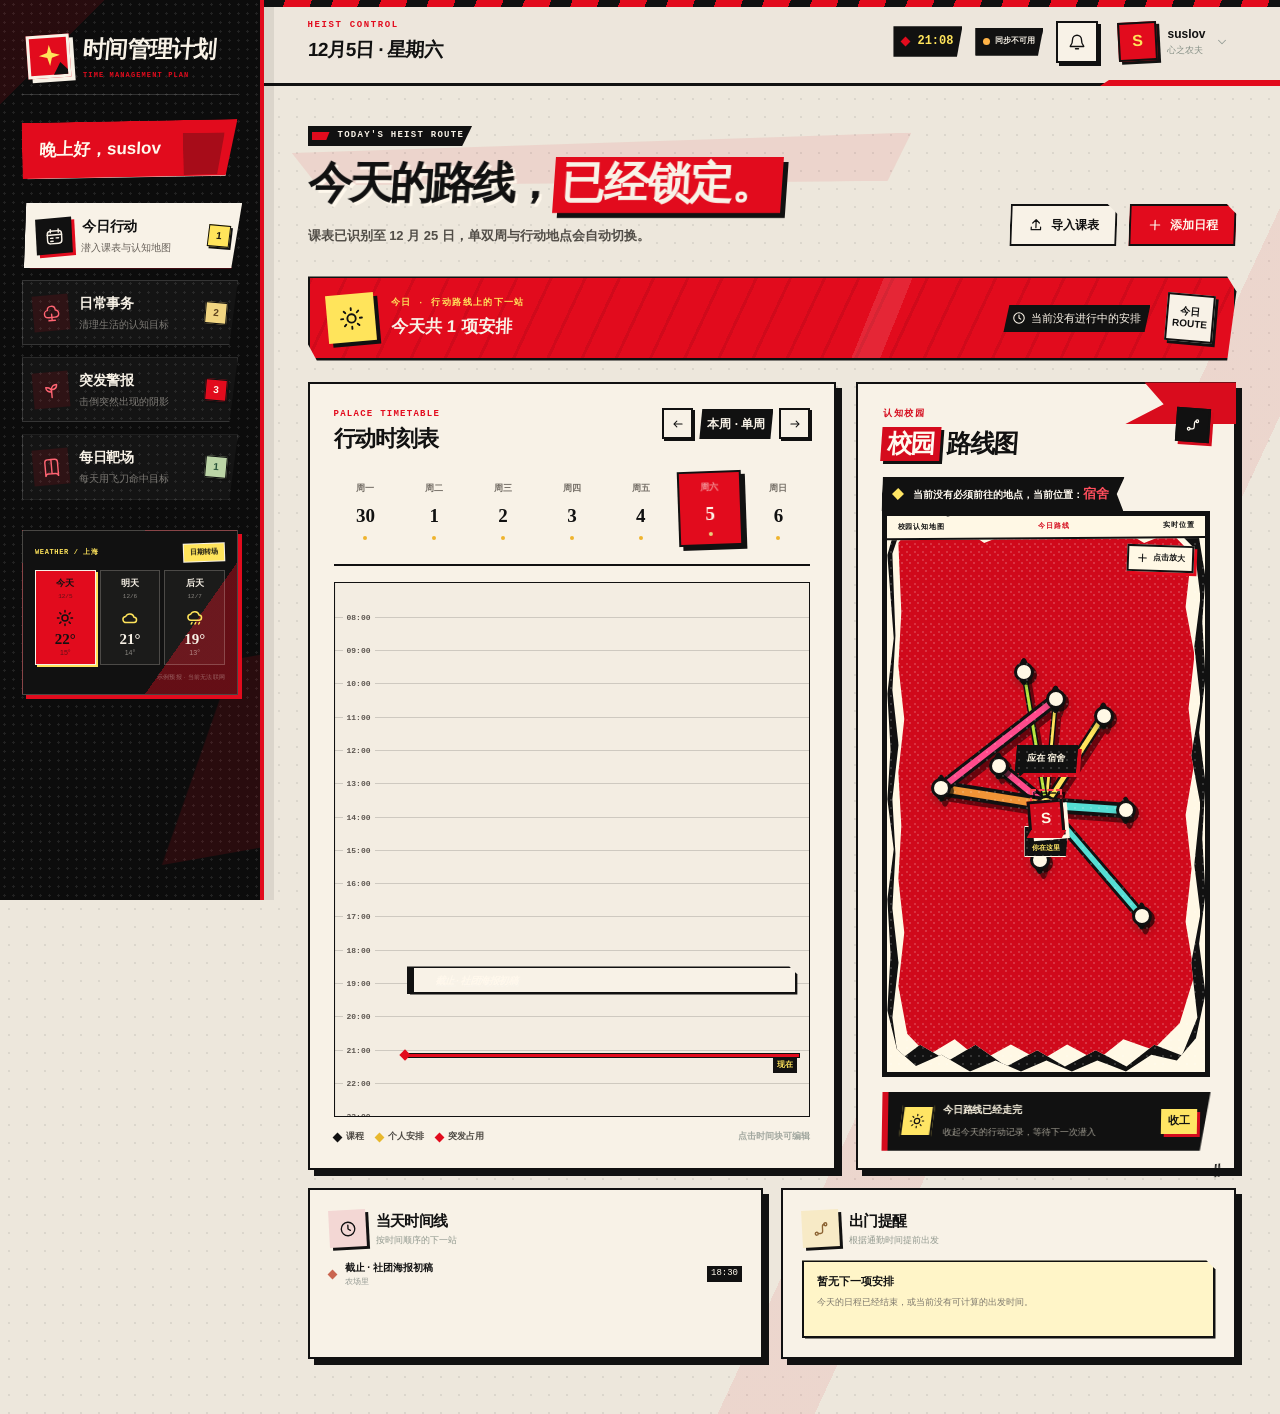
==== suslov-offline.html @ 6be25c47 "Initial website upload" ====
<!doctype html>
<html lang="zh-CN">
<head>
  <meta charset="utf-8">
  <meta name="viewport" content="width=device-width, initial-scale=1">
  <meta name="theme-color" content="#214f3b">
  <title>时间管理计划</title>
  <style>
:root {
  --ink: #183528;
  --ink-soft: #55695d;
  --forest: #214f3b;
  --forest-2: #2f6a4f;
  --leaf: #6f9f61;
  --mint: #d9e8cc;
  --mint-2: #eef4e3;
  --cream: #f7f1e5;
  --paper: #fffdf7;
  --paper-2: #fbf6eb;
  --line: #e5ddcd;
  --orange: #df8a4f;
  --coral: #d96850;
  --coral-deep: #b94d3b;
  --yellow: #edc35c;
  --sky: #b8d9d5;
  --brown: #8c674a;
  --shadow: 0 18px 45px rgba(55, 65, 44, .08);
  --shadow-soft: 0 8px 25px rgba(55, 65, 44, .06);
  --radius-lg: 26px;
  --radius-md: 18px;
  --radius-sm: 12px;
  --serif: "Songti SC", "STSong", "SimSun", serif;
  --sans: "Aptos", "Microsoft YaHei UI", "PingFang SC", "Noto Sans SC", sans-serif;
}

* {
  box-sizing: border-box;
}

html {
  min-width: 320px;
  overflow-x: hidden;
  background: var(--cream);
  scroll-behavior: smooth;
}

body {
  margin: 0;
  min-width: 320px;
  overflow-x: hidden;
  color: var(--ink);
  background:
    radial-gradient(circle at 92% 8%, rgba(237, 195, 92, .13) 0, transparent 25rem),
    radial-gradient(circle at 70% 80%, rgba(184, 217, 213, .18) 0, transparent 30rem),
    var(--cream);
  font-family: var(--sans);
  font-size: 15px;
  line-height: 1.55;
  -webkit-font-smoothing: antialiased;
}

button,
input,
select,
textarea {
  font: inherit;
}

button {
  color: inherit;
}

button,
[role="button"] {
  -webkit-tap-highlight-color: transparent;
}

button:focus-visible,
input:focus-visible,
select:focus-visible,
textarea:focus-visible {
  outline: 3px solid rgba(217, 104, 80, .35);
  outline-offset: 2px;
}

svg {
  display: block;
  width: 20px;
  height: 20px;
  fill: none;
  stroke: currentColor;
  stroke-width: 1.8;
  stroke-linecap: round;
  stroke-linejoin: round;
}

.icon-sprite {
  position: absolute;
  width: 0;
  height: 0;
  overflow: hidden;
}

.app-shell {
  min-height: 100vh;
}

.sidebar {
  position: fixed;
  z-index: 20;
  inset: 0 auto 0 0;
  width: 264px;
  padding: 30px 22px 24px;
  overflow-y: auto;
  color: #f7f3e8;
  background:
    radial-gradient(circle at 5% 0, rgba(237, 195, 92, .13) 0, transparent 18rem),
    linear-gradient(180deg, #245440 0%, #1b4433 68%, #183c2d 100%);
  box-shadow: 10px 0 35px rgba(25, 54, 40, .08);
}

.sidebar::after {
  content: "";
  position: absolute;
  left: -80px;
  bottom: 35px;
  width: 240px;
  height: 180px;
  border-radius: 50%;
  border: 1px solid rgba(247, 243, 232, .08);
  box-shadow: 0 0 0 26px rgba(247, 243, 232, .018), 0 0 0 55px rgba(247, 243, 232, .012);
  pointer-events: none;
}

.brand {
  display: flex;
  align-items: center;
  gap: 13px;
  padding: 0 6px;
}

.brand-mark {
  position: relative;
  width: 43px;
  height: 43px;
  flex: 0 0 43px;
  border-radius: 50%;
  overflow: hidden;
  background: #f4d77e;
}

.brand-sun {
  position: absolute;
  top: 8px;
  left: 12px;
  width: 19px;
  height: 19px;
  border-radius: 50%;
  background: #fff6d7;
  box-shadow: 0 0 14px rgba(255, 246, 215, .7);
}

.brand-hill {
  position: absolute;
  left: -9px;
  bottom: -20px;
  width: 64px;
  height: 42px;
  border-radius: 50%;
  background: #548259;
  transform: rotate(-8deg);
}

.brand-hill::after {
  content: "";
  position: absolute;
  right: -24px;
  bottom: 5px;
  width: 45px;
  height: 30px;
  border-radius: 50%;
  background: #32654c;
}

.brand-stem {
  position: absolute;
  left: 29px;
  bottom: 5px;
  width: 2px;
  height: 17px;
  background: #fff3d2;
  transform: rotate(12deg);
}

.brand-stem::after {
  content: "";
  position: absolute;
  left: -4px;
  top: 3px;
  width: 9px;
  height: 5px;
  border-radius: 100% 0 100% 0;
  background: #fff3d2;
}

.brand-name {
  font-family: var(--serif);
  font-size: 22px;
  font-weight: 700;
  letter-spacing: .08em;
}

.brand-sub {
  margin-top: 2px;
  color: rgba(247, 243, 232, .52);
  font-size: 8px;
  font-weight: 600;
  letter-spacing: .22em;
}

.side-greeting {
  position: relative;
  margin: 35px 0 25px;
  padding: 18px 17px 19px;
  border-radius: 18px;
  background: rgba(255, 253, 247, .075);
  border: 1px solid rgba(255, 255, 255, .06);
}

.side-greeting::before {
  content: "";
  position: absolute;
  right: 13px;
  top: 13px;
  width: 25px;
  height: 25px;
  opacity: .32;
  background:
    radial-gradient(ellipse at 50% 70%, #f2d886 0 24%, transparent 25%),
    radial-gradient(ellipse at 25% 45%, #87ac75 0 24%, transparent 25%),
    radial-gradient(ellipse at 75% 45%, #87ac75 0 24%, transparent 25%);
}

.side-eyebrow {
  display: block;
  margin-bottom: 7px;
  color: #edcf83;
  font-size: 10px;
  letter-spacing: .14em;
}

.side-greeting strong {
  display: block;
  margin-bottom: 7px;
  font-family: var(--serif);
  font-size: 18px;
}

.side-greeting p {
  margin: 0;
  color: rgba(247, 243, 232, .63);
  font-size: 12px;
  line-height: 1.65;
}

.main-nav {
  display: grid;
  gap: 7px;
}

.nav-item {
  position: relative;
  display: grid;
  grid-template-columns: 36px 1fr auto;
  align-items: center;
  gap: 10px;
  width: 100%;
  padding: 12px 12px;
  border: 0;
  border-radius: 14px;
  color: rgba(247, 243, 232, .68);
  background: transparent;
  text-align: left;
  cursor: pointer;
  transition: background .2s ease, color .2s ease, transform .2s ease;
}

.nav-item:hover {
  color: #fffdf7;
  background: rgba(255, 255, 255, .06);
  transform: translateX(2px);
}

.nav-item.active {
  color: var(--forest);
  background: #f7f2e7;
  box-shadow: 0 9px 22px rgba(12, 35, 24, .16);
}

.nav-item.active::before {
  content: "";
  position: absolute;
  left: -22px;
  top: 13px;
  bottom: 13px;
  width: 4px;
  border-radius: 0 4px 4px 0;
  background: #ebc55f;
}

.nav-icon {
  display: grid;
  place-items: center;
  width: 36px;
  height: 36px;
  border-radius: 11px;
  background: rgba(255, 255, 255, .07);
}

.nav-icon svg {
  width: 19px;
  height: 19px;
}

.nav-item.active .nav-icon {
  color: #f7f2e7;
  background: var(--forest);
}

.nav-item b {
  display: block;
  font-size: 14px;
  font-weight: 700;
  letter-spacing: .02em;
}

.nav-item small {
  display: block;
  margin-top: 2px;
  color: rgba(247, 243, 232, .43);
  font-size: 10px;
}

.nav-item.active small {
  color: #819186;
}

.nav-count {
  display: grid;
  place-items: center;
  min-width: 22px;
  height: 22px;
  padding: 0 6px;
  border-radius: 999px;
  color: #f4eee2;
  background: rgba(255, 255, 255, .14);
  font-size: 10px;
  font-weight: 700;
}

.nav-count.warm {
  color: #5d431f;
  background: #f1d581;
}

.nav-count.coral {
  color: #fff8f3;
  background: #d76e58;
}

.nav-count.green {
  color: #28523a;
  background: #bcd5a7;
}

.sidebar-bottom {
  position: relative;
  z-index: 1;
  margin-top: 30px;
}

.mini-weather {
  display: flex;
  align-items: center;
  gap: 11px;
  padding: 13px 14px;
  border-top: 1px solid rgba(255, 255, 255, .08);
  border-bottom: 1px solid rgba(255, 255, 255, .08);
}

.weather-icon {
  display: grid;
  place-items: center;
  width: 34px;
  height: 34px;
  border-radius: 50%;
  color: #e9c15b;
  background: rgba(233, 193, 91, .12);
}

.weather-icon svg {
  width: 18px;
  height: 18px;
}

.mini-weather b {
  display: block;
  font-size: 12px;
}

.mini-weather small {
  color: rgba(247, 243, 232, .45);
  font-size: 10px;
}

.side-quote {
  margin-top: 20px;
  padding: 0 11px;
  color: rgba(247, 243, 232, .48);
  font-family: var(--serif);
  font-size: 12px;
  line-height: 1.8;
}

.side-quote span {
  margin-right: 2px;
  color: #e6c86e;
  font-family: Georgia, serif;
  font-size: 28px;
  vertical-align: -8px;
}

.main {
  min-height: 100vh;
  margin-left: 264px;
}

.topbar {
  position: relative;
  z-index: 10;
  display: flex;
  align-items: center;
  justify-content: space-between;
  min-height: 84px;
  padding: 17px clamp(24px, 3.4vw, 55px);
  border-bottom: 1px solid rgba(193, 184, 164, .55);
  background: rgba(247, 241, 229, .77);
  backdrop-filter: blur(15px);
}

.topbar-left,
.topbar-actions,
.live-clock,
.avatar-btn {
  display: flex;
  align-items: center;
}

.topbar-left {
  gap: 12px;
}

.mobile-menu {
  display: none;
  place-items: center;
  width: 42px;
  height: 42px;
  padding: 0;
  border: 1px solid var(--line);
  border-radius: 12px;
  background: var(--paper);
  cursor: pointer;
}

.top-kicker {
  margin-bottom: 2px;
  color: #859084;
  font-size: 9px;
  font-weight: 700;
  letter-spacing: .18em;
}

.top-date {
  font-family: var(--serif);
  font-size: 17px;
  font-weight: 700;
}

.topbar-actions {
  gap: 13px;
}

.live-clock {
  gap: 8px;
  color: var(--ink-soft);
  font-family: "Aptos Mono", "Cascadia Mono", monospace;
  font-size: 12px;
  font-weight: 700;
}

.live-dot {
  width: 7px;
  height: 7px;
  border-radius: 50%;
  background: #73a66a;
  box-shadow: 0 0 0 4px rgba(115, 166, 106, .15);
  animation: pulseDot 2.2s infinite;
}

.sync-state {
  display: inline-flex;
  align-items: center;
  gap: 5px;
  min-height: 28px;
  padding: 4px 7px;
  color: #f8f2e7;
  background: #111;
  border: 1px solid #111;
  clip-path: polygon(0 0, 100% 0, 92% 100%, 0 100%);
  font-family: "Microsoft YaHei UI", sans-serif;
  font-size: 8px;
  font-weight: 800;
  white-space: nowrap;
}

.sync-state i {
  width: 7px;
  height: 7px;
  flex: 0 0 7px;
  border-radius: 50%;
  background: #8b8881;
}

.sync-state[data-status="synced"] i {
  background: #8bdc75;
  box-shadow: 0 0 0 3px rgba(139, 220, 117, .14);
}

.sync-state[data-status="syncing"] i {
  background: #ffe45b;
  animation: pulseDot 1s infinite;
}

.sync-state[data-status="offline"] i {
  background: #ffb347;
}

.sync-state[data-status="error"] i {
  background: #ff4d5f;
}

@media (max-width: 760px) {
  .sync-state {
    min-height: 25px;
    padding-inline: 6px;
    font-size: 7px;
  }
}

.icon-btn {
  position: relative;
  display: grid;
  place-items: center;
  width: 42px;
  height: 42px;
  padding: 0;
  color: var(--ink-soft);
  border: 1px solid var(--line);
  border-radius: 50%;
  background: rgba(255, 253, 247, .78);
  cursor: pointer;
  transition: transform .2s ease, color .2s ease, background .2s ease;
}

.icon-btn:hover {
  color: var(--forest);
  background: var(--paper);
  transform: translateY(-2px);
}

.icon-btn svg {
  width: 18px;
  height: 18px;
}

.notify-state {
  position: absolute;
  right: 9px;
  top: 8px;
  width: 6px;
  height: 6px;
  border-radius: 50%;
  background: var(--coral);
  opacity: 0;
}

.notify-state.active {
  opacity: 1;
}

.avatar-btn {
  gap: 10px;
  padding: 4px 7px 4px 4px;
  border: 0;
  border-radius: 999px;
  background: transparent;
  text-align: left;
  cursor: pointer;
}

.avatar-btn:hover {
  background: rgba(255, 255, 255, .5);
}

.avatar-face {
  display: grid;
  place-items: center;
  width: 39px;
  height: 39px;
  border-radius: 50%;
  border: 2px solid #fff7e8;
  color: #fff8eb;
  background: linear-gradient(145deg, #e3a05e, #c26e48);
  box-shadow: 0 4px 12px rgba(130, 75, 44, .2);
  font-family: var(--serif);
  font-size: 16px;
  font-weight: 700;
}

.avatar-copy b,
.avatar-copy small {
  display: block;
}

.avatar-copy b {
  font-size: 12px;
}

.avatar-copy small {
  color: #879087;
  font-size: 9px;
}

.avatar-btn > svg {
  width: 14px;
  height: 14px;
  color: #9a9f99;
}

.main-content {
  width: min(1500px, 100%);
  margin: 0 auto;
  padding: 35px clamp(24px, 3.4vw, 55px) 55px;
}

.page {
  display: none;
}

.page.active {
  display: block;
  animation: pageIn .45s cubic-bezier(.2, .8, .2, 1);
}

.page-heading {
  display: flex;
  align-items: end;
  justify-content: space-between;
  gap: 28px;
  min-width: 0;
  margin-bottom: 26px;
}

.eyebrow,
.section-label {
  color: #8a948b;
  font-size: 9px;
  font-weight: 700;
  letter-spacing: .18em;
}

.eyebrow {
  display: flex;
  align-items: center;
  gap: 8px;
  margin-bottom: 8px;
}

.eyebrow > span {
  width: 21px;
  height: 2px;
  border-radius: 2px;
  background: var(--orange);
}

.eyebrow.coral > span {
  background: var(--coral);
}

.eyebrow.green > span {
  background: var(--forest-2);
}

.page-heading h1 {
  margin: 0;
  font-family: var(--serif);
  font-size: clamp(29px, 3vw, 40px);
  line-height: 1.22;
  letter-spacing: -.04em;
}

.page-heading h1 em {
  color: var(--forest-2);
  font-style: normal;
}

.page-heading p {
  margin: 9px 0 0;
  color: #778179;
  font-size: 13px;
}

.heading-actions {
  display: flex;
  align-items: center;
  gap: 10px;
  min-width: 0;
  flex: 0 0 auto;
}

.btn {
  display: inline-flex;
  align-items: center;
  justify-content: center;
  gap: 7px;
  min-height: 41px;
  min-width: 0;
  padding: 10px 16px;
  border: 1px solid transparent;
  border-radius: 11px;
  font-size: 12px;
  font-weight: 700;
  line-height: 1;
  cursor: pointer;
  transition: transform .18s ease, box-shadow .18s ease, background .18s ease;
}

.btn:hover {
  transform: translateY(-2px);
}

.btn svg {
  width: 16px;
  height: 16px;
}

.btn.primary {
  color: #fffdf6;
  background: var(--forest);
  box-shadow: 0 8px 18px rgba(33, 79, 59, .16);
}

.btn.primary:hover {
  background: #173f2f;
  box-shadow: 0 11px 22px rgba(33, 79, 59, .2);
}

.btn.coral-btn {
  background: var(--coral-deep);
  box-shadow: 0 8px 18px rgba(185, 77, 59, .16);
}

.btn.secondary {
  color: var(--ink);
  border-color: var(--line);
  background: rgba(255, 253, 247, .66);
}

.btn.secondary:hover {
  background: var(--paper);
  box-shadow: var(--shadow-soft);
}

.panel,
.mini-panel {
  border: 1px solid rgba(217, 208, 189, .8);
  border-radius: var(--radius-lg);
  background: rgba(255, 253, 247, .88);
  box-shadow: var(--shadow-soft);
}

.panel {
  padding: 24px;
}

.panel-head {
  display: flex;
  align-items: flex-start;
  justify-content: space-between;
  gap: 20px;
}

.panel-head h2,
.orchard-top h2,
.meadow-top h2,
.habits-heading h2,
.streak-panel h2,
.reminder-panel h2 {
  margin: 3px 0 0;
  font-family: var(--serif);
  font-size: 22px;
  line-height: 1.3;
}

.today-ribbon {
  position: relative;
  display: flex;
  align-items: center;
  gap: 16px;
  min-height: 82px;
  margin-bottom: 22px;
  padding: 16px 20px 16px 17px;
  overflow: hidden;
  border-radius: 19px;
  color: #f6f2e5;
  background:
    linear-gradient(90deg, rgba(255, 255, 255, .04) 0 1px, transparent 1px 100%),
    linear-gradient(135deg, #2c634a 0%, #244e3b 100%);
  background-size: 38px 100%, auto;
  box-shadow: 0 12px 25px rgba(31, 69, 50, .13);
}

.ribbon-icon {
  position: relative;
  display: grid;
  place-items: center;
  width: 48px;
  height: 48px;
  flex: 0 0 48px;
  border-radius: 15px;
  color: #294d39;
  background: #ebd47c;
}

.ribbon-icon svg {
  width: 25px;
  height: 25px;
}

.ribbon-copy {
  flex: 1;
}

.ribbon-copy small {
  display: block;
  margin-bottom: 3px;
  color: rgba(247, 243, 232, .55);
  font-size: 9px;
  font-weight: 700;
  letter-spacing: .15em;
}

.ribbon-copy b {
  display: block;
  font-family: var(--serif);
  font-size: 16px;
}

.ribbon-meta {
  display: flex;
  gap: 13px;
  align-items: center;
  color: rgba(247, 243, 232, .72);
  font-size: 11px;
}

.ribbon-meta span {
  display: flex;
  align-items: center;
  gap: 5px;
}

.ribbon-meta svg {
  width: 14px;
  height: 14px;
}

.ribbon-stamp {
  display: grid;
  place-items: center;
  width: 48px;
  height: 48px;
  border-radius: 50%;
  border: 1px dashed rgba(255, 255, 255, .25);
  color: #e9d489;
  font-family: var(--serif);
  font-size: 10px;
  line-height: 1.2;
  text-align: center;
  transform: rotate(-7deg);
}

.schedule-layout {
  display: grid;
  grid-template-columns: minmax(0, 1.28fr) minmax(380px, .92fr);
  gap: 20px;
  min-width: 0;
}

.week-controls {
  display: flex;
  align-items: center;
  gap: 6px;
}

.text-btn {
  display: grid;
  place-items: center;
  width: 31px;
  height: 31px;
  padding: 0;
  border: 1px solid var(--line);
  border-radius: 50%;
  background: transparent;
  cursor: pointer;
}

.text-btn:hover {
  background: var(--mint-2);
}

.text-btn svg {
  width: 14px;
  height: 14px;
}

.text-btn .flip {
  transform: rotate(180deg);
}

.week-label {
  padding: 6px 8px;
  border: 0;
  background: transparent;
  color: var(--ink-soft);
  font-family: var(--serif);
  font-size: 12px;
  font-weight: 700;
  cursor: pointer;
}

.week-strip {
  display: grid;
  grid-template-columns: repeat(7, minmax(0, 1fr));
  gap: 5px;
  margin: 20px 0 16px;
  padding-bottom: 15px;
  border-bottom: 1px solid var(--line);
}

.day-btn {
  display: grid;
  justify-items: center;
  gap: 4px;
  padding: 8px 4px;
  border: 0;
  border-radius: 12px;
  background: transparent;
  cursor: pointer;
  transition: background .18s ease, color .18s ease;
}

.day-btn:hover {
  background: var(--mint-2);
}

.day-btn small {
  color: #879087;
  font-size: 9px;
}

.day-btn b {
  font-family: Georgia, serif;
  font-size: 17px;
  font-weight: 500;
}

.day-btn em {
  width: 4px;
  height: 4px;
  border-radius: 50%;
  background: var(--orange);
}

.day-btn.active {
  color: #fffdf6;
  background: var(--forest);
  box-shadow: 0 6px 14px rgba(33, 79, 59, .18);
}

.day-btn.active small {
  color: rgba(255, 253, 246, .56);
}

.day-btn.active em {
  background: #e9d17d;
}

.day-btn.today:not(.active) b {
  color: var(--coral);
}

.timeline-wrap {
  position: relative;
}

.timeline {
  position: relative;
  height: 535px;
  overflow: hidden;
  border-radius: 12px;
  background:
    linear-gradient(90deg, rgba(239, 234, 223, .48) 0 1px, transparent 1px 100%),
    rgba(249, 246, 238, .55);
  background-size: 25% 100%, auto;
}

.timeline-hour {
  position: absolute;
  z-index: 1;
  left: 0;
  right: 0;
  height: 1px;
  pointer-events: none;
}

.timeline-hour::before {
  content: "";
  position: absolute;
  inset: 0;
  background: rgba(218, 211, 196, .55);
}

.timeline-hour span {
  position: absolute;
  left: 8px;
  top: -7px;
  padding: 2px 4px;
  color: #a0a59d;
  background: #faf7f0;
  font-family: "Aptos Mono", monospace;
  font-size: 8px;
}

.timeline-now {
  position: absolute;
  z-index: 5;
  left: 70px;
  right: 10px;
  height: 2px;
  background: var(--coral);
  pointer-events: none;
}

.timeline-now::before {
  content: "";
  position: absolute;
  left: -4px;
  top: -3px;
  width: 8px;
  height: 8px;
  border-radius: 50%;
  background: var(--coral);
}

.timeline-now::after {
  content: "现在";
  position: absolute;
  right: 2px;
  top: 4px;
  color: var(--coral);
  font-size: 8px;
  font-weight: 700;
}

.time-block {
  position: absolute;
  left: 72px;
  right: 12px;
  z-index: 3;
  min-height: 34px;
  padding: 7px 10px;
  overflow: hidden;
  border-left: 3px solid var(--block-accent, var(--orange));
  border-radius: 8px;
  color: #34493b;
  background: var(--block-bg, #f7e7ca);
  box-shadow: 0 3px 8px rgba(74, 78, 62, .06);
  cursor: pointer;
  transition: transform .16s ease, box-shadow .16s ease;
}

.time-block:hover {
  z-index: 8;
  transform: translateX(3px);
  box-shadow: 0 7px 15px rgba(74, 78, 62, .11);
}

.time-block.lecture {
  --block-bg: #eef3df;
  --block-accent: #789d5d;
  color: #365036;
}

.time-block.personal {
  --block-bg: #f8ead1;
  --block-accent: #df985f;
  color: #68472f;
}

.time-block.urgent-event {
  --block-bg: #f9e1da;
  --block-accent: #cf6650;
  color: #754035;
}

.time-block.deadline-event {
  min-height: 24px;
  padding: 4px 10px;
  border-left-style: dashed;
}

.time-block.deadline-event .time-block-title {
  font-size: 10px;
}

.time-block-title {
  overflow: hidden;
  font-size: 11px;
  font-weight: 700;
  text-overflow: ellipsis;
  white-space: nowrap;
}

.block-parity {
  display: inline-grid;
  place-items: center;
  width: 15px;
  height: 15px;
  margin-left: 4px;
  border-radius: 4px;
  color: #fffdf7;
  background: #bd684f;
  font-size: 8px;
  line-height: 1;
  vertical-align: 1px;
}

.time-block-meta {
  display: flex;
  gap: 7px;
  align-items: center;
  margin-top: 3px;
  overflow: hidden;
  color: currentColor;
  font-size: 8px;
  opacity: .72;
  white-space: nowrap;
}

.time-block-meta span {
  display: inline-flex;
  align-items: center;
  gap: 2px;
}

.time-block-meta svg {
  width: 10px;
  height: 10px;
}

.empty-day {
  position: absolute;
  inset: 0;
  display: grid;
  align-content: center;
  justify-items: center;
  color: #939b92;
  text-align: center;
  pointer-events: none;
}

.empty-day b {
  margin-bottom: 4px;
  color: var(--ink-soft);
  font-family: var(--serif);
  font-size: 16px;
}

.empty-day span {
  font-size: 11px;
}

.timeline-legend {
  display: flex;
  align-items: center;
  flex-wrap: wrap;
  gap: 12px;
  padding-top: 13px;
  color: #7c877e;
  font-size: 9px;
}

.timeline-legend > span {
  display: flex;
  align-items: center;
  gap: 5px;
}

.dot {
  width: 7px;
  height: 7px;
  border-radius: 50%;
}

.dot.lecture {
  background: #789d5d;
}

.dot.personal {
  background: #df985f;
}

.dot.urgent-event {
  background: #cf6650;
}

.legend-tip {
  margin-left: auto;
  color: #a1a79f;
}

.round-action {
  display: grid;
  place-items: center;
  width: 34px;
  height: 34px;
  padding: 0;
  border: 1px solid var(--line);
  border-radius: 50%;
  background: transparent;
  cursor: pointer;
}

.round-action:hover {
  background: var(--mint-2);
}

.round-action svg {
  width: 16px;
  height: 16px;
}

.map-panel {
  display: flex;
  flex-direction: column;
  padding-bottom: 18px;
}

.map-status {
  display: flex;
  align-items: center;
  gap: 8px;
  min-height: 32px;
  margin-top: 14px;
  color: var(--ink-soft);
  font-size: 11px;
}

.map-status i {
  width: 7px;
  height: 7px;
  border-radius: 50%;
  background: var(--coral);
  box-shadow: 0 0 0 4px rgba(217, 104, 80, .12);
}

.map-status b {
  color: var(--ink);
  font-size: 13px;
}

.farm-map {
  position: relative;
  flex: 1;
  min-height: 385px;
  overflow: hidden;
  border-radius: 17px;
  background:
    radial-gradient(circle at 84% 15%, rgba(255, 247, 218, .8) 0 25px, transparent 26px),
    linear-gradient(180deg, #cde1d6 0%, #d7e8d9 36%, #c7ddae 37%, #b6d49d 100%);
  isolation: isolate;
}

.farm-map::before {
  content: "";
  position: absolute;
  inset: 36% 0 0;
  opacity: .22;
  background-image: radial-gradient(circle, #6f925f 1px, transparent 1.2px);
  background-size: 17px 17px;
  pointer-events: none;
}

.map-sky {
  position: absolute;
  inset: 0;
}

.cloud {
  position: absolute;
  width: 52px;
  height: 18px;
  border-radius: 50%;
  background: rgba(255, 253, 243, .62);
  filter: blur(.2px);
}

.cloud::before,
.cloud::after {
  content: "";
  position: absolute;
  border-radius: 50%;
  background: inherit;
}

.cloud::before {
  left: 9px;
  top: -10px;
  width: 23px;
  height: 23px;
}

.cloud::after {
  right: 8px;
  top: -6px;
  width: 18px;
  height: 18px;
}

.cloud.c1 {
  left: 27px;
  top: 40px;
}

.cloud.c2 {
  right: 55px;
  top: 61px;
  transform: scale(.7);
}

.map-hills {
  position: absolute;
  left: -30px;
  right: -30px;
  top: 26%;
  height: 100px;
  border-radius: 50% 50% 0 0;
  background: #9dc789;
  transform: rotate(-2deg);
}

.map-hills::after {
  content: "";
  position: absolute;
  left: 28%;
  top: 17px;
  width: 64%;
  height: 110px;
  border-radius: 50% 50% 0 0;
  background: #afd19b;
}

.map-path {
  position: absolute;
  inset: 0;
  width: 100%;
  height: 100%;
  pointer-events: none;
}

.path-shadow {
  fill: none;
  stroke: rgba(92, 117, 75, .14);
  stroke-width: 48;
}

.path-line {
  fill: none;
  stroke: #eee2c3;
  stroke-width: 29;
}

.path-dash {
  fill: none;
  stroke: rgba(172, 139, 92, .38);
  stroke-width: 2;
  stroke-dasharray: 8 11;
}

.map-location {
  position: absolute;
  inset: 0;
  pointer-events: none;
}

.location-pin {
  position: absolute;
  display: flex;
  align-items: center;
  gap: 5px;
  transform: translate(-50%, -50%);
  white-space: nowrap;
  transition: transform .2s ease;
}

.location-pin .pin-dot {
  position: relative;
  display: grid;
  place-items: center;
  width: 29px;
  height: 29px;
  border: 2px solid rgba(255, 253, 247, .82);
  border-radius: 9px 9px 9px 2px;
  color: #fffdf7;
  background: var(--pin-color, #5d8668);
  box-shadow: 0 4px 10px rgba(48, 78, 54, .2);
  transform: rotate(-45deg);
}

.location-pin .pin-dot span {
  font-size: 14px;
  transform: rotate(45deg);
}

.location-pin .pin-copy {
  display: grid;
  padding: 4px 7px;
  border-radius: 7px;
  color: #304933;
  background: rgba(255, 253, 247, .88);
  box-shadow: 0 3px 8px rgba(53, 75, 54, .1);
}

.pin-copy b {
  font-size: 9px;
}

.pin-copy small {
  color: #7e887c;
  font-size: 7px;
}

.location-pin.current .pin-dot {
  animation: pinBounce 1.8s infinite;
}

.location-pin.current .pin-dot::after {
  content: "";
  position: absolute;
  inset: -8px;
  border: 2px solid rgba(255, 253, 247, .65);
  border-radius: 50%;
  animation: mapRing 1.8s infinite;
}

.map-avatar {
  position: absolute;
  z-index: 5;
  display: flex;
  justify-content: center;
  width: 50px;
  transform: translate(-50%, -75%);
  transition: left .8s cubic-bezier(.2, .8, .2, 1), top .8s cubic-bezier(.2, .8, .2, 1);
}

.avatar-bubble {
  position: absolute;
  bottom: 55px;
  padding: 5px 9px;
  border-radius: 10px 10px 10px 2px;
  color: var(--forest);
  background: #fffdf7;
  box-shadow: 0 4px 12px rgba(50, 86, 58, .16);
  font-size: 9px;
  font-weight: 700;
  white-space: nowrap;
}

.avatar-bubble::after {
  content: "";
  position: absolute;
  left: 0;
  bottom: -4px;
  border-top: 5px solid #fffdf7;
  border-right: 5px solid transparent;
}

.avatar-body {
  display: grid;
  place-items: center;
  width: 32px;
  height: 32px;
  border: 2px solid #fffdf7;
  border-radius: 50%;
  color: #fff;
  background: linear-gradient(145deg, #e8a866, #c86f4c);
  box-shadow: 0 5px 12px rgba(85, 73, 51, .25);
  font-family: var(--serif);
  font-size: 13px;
  font-weight: 700;
}

.avatar-shadow {
  position: absolute;
  bottom: 0;
  width: 26px;
  height: 7px;
  border-radius: 50%;
  background: rgba(39, 72, 45, .18);
}

.map-decor {
  position: absolute;
  pointer-events: none;
}

.barn {
  right: 22px;
  top: 31%;
  width: 100px;
  height: 82px;
  transform: rotate(2deg);
}

.barn-roof {
  position: absolute;
  left: -5px;
  top: 0;
  width: 110px;
  height: 40px;
  background: #a8543e;
  clip-path: polygon(50% 0, 100% 80%, 92% 100%, 8% 100%, 0 80%);
}

.barn-body {
  position: absolute;
  left: 12px;
  top: 28px;
  width: 76px;
  height: 50px;
  border-radius: 2px;
  background:
    linear-gradient(90deg, transparent 47%, rgba(255, 255, 255, .25) 48% 52%, transparent 53%),
    #c27255;
}

.barn-door {
  position: absolute;
  left: 35px;
  top: 48px;
  width: 30px;
  height: 30px;
  border-radius: 2px 2px 0 0;
  background: #7f5142;
}

.barn-door::after {
  content: "";
  position: absolute;
  inset: 5px;
  border: 1.5px solid rgba(255, 246, 226, .45);
}

.pond {
  left: 30px;
  bottom: 65px;
  width: 85px;
  height: 45px;
  border-radius: 50%;
  background: #8cc9c2;
  box-shadow: inset 0 -7px 0 rgba(72, 151, 144, .2);
  transform: rotate(-8deg);
}

.pond span {
  position: absolute;
  left: 24px;
  top: 12px;
  width: 28px;
  height: 1px;
  border-radius: 50%;
  background: rgba(255, 255, 255, .54);
  box-shadow: 0 8px rgba(255, 255, 255, .35);
}

.map-tree {
  position: absolute;
  width: 46px;
  height: 70px;
}

.map-tree b {
  position: absolute;
  left: 21px;
  bottom: 0;
  width: 6px;
  height: 34px;
  border-radius: 5px;
  background: #8a6647;
}

.map-tree i {
  position: absolute;
  z-index: 1;
  top: 5px;
  left: 4px;
  width: 39px;
  height: 39px;
  border-radius: 45% 55% 52% 48%;
  background: #629463;
  box-shadow: inset -8px -5px rgba(50, 104, 63, .18);
}

.map-tree i:nth-child(2) {
  top: 0;
  left: 12px;
  width: 32px;
  height: 34px;
  background: #76a572;
}

.map-tree.t1 {
  left: 44%;
  top: 39%;
}

.map-tree.t2 {
  left: 76%;
  top: 47%;
  transform: scale(.76);
}

.map-flower {
  position: absolute;
  width: 13px;
  height: 13px;
  border-radius: 50%;
  background: #f3d672;
  box-shadow:
    0 -5px 0 #fff4cf, 0 5px 0 #fff4cf, -5px 0 0 #fff4cf, 5px 0 0 #fff4cf,
    -4px -4px 0 #fff4cf, 4px 4px 0 #fff4cf;
}

.map-flower::after {
  content: "";
  position: absolute;
  left: 6px;
  top: 9px;
  width: 1.5px;
  height: 14px;
  background: #4d8453;
}

.map-flower.f1 {
  left: 18%;
  bottom: 16%;
}

.map-flower.f2 {
  right: 27%;
  bottom: 11%;
  transform: scale(.8);
}

.map-flower.f3 {
  left: 57%;
  bottom: 8%;
  transform: scale(.65);
}

.next-trip {
  display: grid;
  grid-template-columns: 32px 1fr auto;
  align-items: center;
  gap: 10px;
  min-height: 55px;
  margin-top: 12px;
}

.trip-icon {
  display: grid;
  place-items: center;
  width: 32px;
  height: 32px;
  border-radius: 10px;
  color: #825937;
  background: #f6e8c8;
}

.trip-icon svg {
  width: 16px;
  height: 16px;
}

.next-trip b {
  display: block;
  font-size: 11px;
}

.next-trip small {
  color: #7e897f;
  font-size: 9px;
}

.trip-time {
  color: var(--forest-2);
  font-family: "Aptos Mono", monospace;
  font-size: 12px;
  font-weight: 700;
}

.schedule-lower {
  display: grid;
  grid-template-columns: 1.05fr 1fr .8fr;
  gap: 16px;
  margin-top: 18px;
}

.mini-panel {
  min-height: 150px;
  padding: 19px;
}

.mini-title {
  display: flex;
  align-items: center;
  gap: 10px;
  margin-bottom: 13px;
}

.icon-chip {
  display: grid;
  place-items: center;
  width: 37px;
  height: 37px;
  flex: 0 0 37px;
  border-radius: 11px;
}

.icon-chip svg {
  width: 18px;
  height: 18px;
}

.icon-chip.mint {
  color: #477256;
  background: #e3efd6;
}

.icon-chip.yellow {
  color: #8c6434;
  background: #f7eac6;
}

.icon-chip.coral {
  color: #9a4c3e;
  background: #f5dbd4;
}

.mini-title h3,
.soil-note h3 {
  margin: 0;
  font-family: var(--serif);
  font-size: 15px;
}

.mini-title p {
  margin: 1px 0 0;
  color: #91998f;
  font-size: 9px;
}

.today-list {
  display: grid;
  gap: 8px;
}

.today-row {
  display: grid;
  grid-template-columns: 8px 1fr auto;
  align-items: center;
  gap: 8px;
}

.today-row > i {
  width: 7px;
  height: 7px;
  border-radius: 50%;
  background: var(--row-color, #7b9e63);
}

.today-row b {
  display: block;
  overflow: hidden;
  font-size: 10px;
  text-overflow: ellipsis;
  white-space: nowrap;
}

.today-row small {
  display: block;
  color: #969c95;
  font-size: 8px;
}

.today-row time {
  color: #6d7d70;
  font-family: "Aptos Mono", monospace;
  font-size: 9px;
}

.departure-card {
  min-height: 78px;
  padding: 11px 13px;
  border: 1px dashed #dfcfad;
  border-radius: 12px;
  background: #fbf3df;
}

.departure-card b {
  display: block;
  margin-bottom: 4px;
  font-size: 11px;
}

.departure-card p {
  margin: 0;
  color: #7d786d;
  font-size: 9px;
  line-height: 1.6;
}

.departure-card .time {
  color: var(--coral-deep);
  font-family: "Aptos Mono", monospace;
  font-weight: 700;
}

.soil-note {
  display: flex;
  align-items: flex-start;
  gap: 11px;
  background:
    radial-gradient(circle at 100% 0, rgba(232, 203, 111, .22) 0, transparent 8rem),
    #f5efdb;
}

.soil-note-mark {
  display: grid;
  place-items: center;
  width: 31px;
  height: 31px;
  flex: 0 0 31px;
  border-radius: 50%;
  color: #75582e;
  background: #e7c972;
  font-family: Georgia, serif;
  font-size: 17px;
  font-style: italic;
}

.soil-note p {
  margin: 6px 0 0;
  color: #7b776a;
  font-size: 9px;
  line-height: 1.65;
}

/* Orchard */
.orchard-layout {
  display: grid;
  grid-template-columns: minmax(0, 1.55fr) minmax(330px, .75fr);
  gap: 20px;
}

.orchard-panel {
  padding: 22px;
}

.orchard-top,
.meadow-top {
  display: flex;
  align-items: center;
  justify-content: space-between;
  gap: 20px;
  margin-bottom: 13px;
}

.harvest-count {
  display: flex;
  align-items: baseline;
  gap: 6px;
  padding: 7px 12px;
  border-radius: 10px;
  color: #7b6131;
  background: #f7eccb;
}

.harvest-count b {
  font-family: Georgia, serif;
  font-size: 24px;
}

.harvest-count span {
  font-size: 9px;
}

.tree-scene {
  position: relative;
  min-height: 550px;
  overflow: hidden;
  border-radius: 19px;
  background:
    linear-gradient(180deg, #e7f1e8 0%, #edf4e9 47%, #cce0ab 47.2%, #b8d398 100%);
  isolation: isolate;
}

.sun-disc {
  position: absolute;
  right: 11%;
  top: 9%;
  width: 70px;
  height: 70px;
  border-radius: 50%;
  background: #f4d77c;
  box-shadow: 0 0 0 13px rgba(244, 215, 124, .16), 0 0 40px rgba(244, 215, 124, .3);
}

.soft-cloud {
  position: absolute;
  width: 66px;
  height: 23px;
  border-radius: 50%;
  background: rgba(255, 253, 244, .66);
}

.soft-cloud::before,
.soft-cloud::after {
  content: "";
  position: absolute;
  border-radius: 50%;
  background: inherit;
}

.soft-cloud::before {
  width: 31px;
  height: 31px;
  left: 9px;
  top: -15px;
}

.soft-cloud::after {
  width: 23px;
  height: 23px;
  right: 8px;
  top: -10px;
}

.soft-cloud.one {
  left: 10%;
  top: 13%;
}

.soft-cloud.two {
  right: 28%;
  top: 25%;
  transform: scale(.72);
}

.far-hill {
  position: absolute;
  top: 40%;
  width: 62%;
  height: 150px;
  border-radius: 50% 50% 0 0;
  background: #9dc38e;
}

.far-hill.hill-one {
  left: -15%;
  transform: rotate(4deg);
}

.far-hill.hill-two {
  right: -18%;
  top: 42%;
  background: #aed09e;
  transform: rotate(-3deg);
}

.tree-ground {
  position: absolute;
  left: -10%;
  right: -10%;
  bottom: -60px;
  height: 265px;
  border-radius: 50% 50% 0 0;
  background: #aaca8d;
  box-shadow: inset 0 22px 0 rgba(255, 255, 255, .08);
}

.tree-ground::before {
  content: "";
  position: absolute;
  inset: 58px 0 0;
  background:
    radial-gradient(ellipse at 50% 20%, rgba(100, 139, 78, .16), transparent 55%),
    radial-gradient(circle, rgba(78, 117, 62, .22) 1px, transparent 1.2px);
  background-size: auto, 21px 19px;
}

.tree-shadow {
  position: absolute;
  left: 50%;
  bottom: 29px;
  width: 310px;
  height: 46px;
  border-radius: 50%;
  background: rgba(63, 98, 54, .16);
  transform: translateX(-50%);
  filter: blur(2px);
}

.tree-trunk {
  position: absolute;
  z-index: 2;
  left: 50%;
  bottom: 45px;
  width: 73px;
  height: 255px;
  border-radius: 35% 50% 8px 8px;
  background: linear-gradient(90deg, #8f6847 0%, #a77d55 45%, #795638 100%);
  transform: translateX(-50%) rotate(-1deg);
  clip-path: polygon(25% 0, 76% 0, 100% 100%, 0 100%);
}

.trunk-line {
  position: absolute;
  border-radius: 50%;
  background: rgba(94, 62, 38, .27);
}

.trunk-line.l1 {
  left: 16px;
  top: 75px;
  width: 33px;
  height: 3px;
  transform: rotate(-8deg);
}

.trunk-line.l2 {
  left: 26px;
  top: 130px;
  width: 26px;
  height: 2px;
  transform: rotate(11deg);
}

.tree-branch {
  position: absolute;
  z-index: 1;
  bottom: 255px;
  left: 50%;
  height: 22px;
  border-radius: 12px;
  background: #8b6748;
  transform-origin: left center;
}

.tree-branch.br1 {
  width: 150px;
  transform: rotate(-31deg);
}

.tree-branch.br2 {
  width: 145px;
  left: 47%;
  transform: rotate(23deg);
}

.tree-branch.br3 {
  width: 95px;
  left: 39%;
  bottom: 305px;
  transform: rotate(-12deg);
}

.canopy {
  position: absolute;
  z-index: 3;
  left: 50%;
  top: 25px;
  width: 470px;
  height: 310px;
  transform: translateX(-50%);
  filter: drop-shadow(0 12px 8px rgba(49, 91, 46, .12));
}

.leaf-blob {
  position: absolute;
  border-radius: 48% 52% 46% 54%;
  background: #65925e;
  box-shadow: inset -16px -10px 0 rgba(41, 87, 48, .09), inset 13px 9px 0 rgba(255, 255, 255, .04);
}

.leaf-blob.b1 {
  left: 30px;
  top: 95px;
  width: 170px;
  height: 145px;
}

.leaf-blob.b2 {
  left: 158px;
  top: 24px;
  width: 180px;
  height: 190px;
  background: #6f9b63;
}

.leaf-blob.b3 {
  right: 20px;
  top: 76px;
  width: 175px;
  height: 155px;
  background: #5c8a57;
}

.leaf-blob.b4 {
  left: 85px;
  top: 0;
  width: 175px;
  height: 130px;
  background: #709e66;
}

.leaf-blob.b5 {
  left: 50px;
  top: 160px;
  width: 210px;
  height: 115px;
  background: #5f8f5b;
}

.leaf-blob.b6 {
  right: 43px;
  top: 164px;
  width: 200px;
  height: 105px;
  background: #527f50;
}

.leaf-blob.b7 {
  left: 211px;
  top: 139px;
  width: 155px;
  height: 110px;
  background: #638f5d;
}

.leaf-blob.b8 {
  left: 117px;
  top: 102px;
  width: 220px;
  height: 110px;
  background: #6b9962;
}

.tree-fruits {
  position: absolute;
  z-index: 6;
  inset: 0;
}

.tree-fruit-item {
  position: absolute;
  display: flex;
  align-items: center;
  gap: 4px;
  padding: 0;
  border: 0;
  background: transparent;
  cursor: pointer;
  transform: translate(-50%, -50%);
  transition: transform .2s ease;
}

.tree-fruit-item:hover {
  z-index: 20;
  transform: translate(-50%, -50%) scale(1.07);
}

.fruit-shape {
  position: relative;
  width: 28px;
  height: 28px;
  border-radius: 48% 52% 54% 46%;
  background: var(--fruit-color, #d9b84c);
  box-shadow:
    inset -5px -5px rgba(72, 57, 35, .12),
    inset 4px 3px rgba(255, 255, 255, .22),
    0 4px 7px rgba(70, 72, 41, .18);
  animation: fruitIdle 4.8s ease-in-out infinite;
}

.fruit-shape::before {
  content: "";
  position: absolute;
  left: 9px;
  top: -5px;
  width: 12px;
  height: 7px;
  border-radius: 100% 0 100% 0;
  background: #487045;
  transform: rotate(-16deg);
}

.fruit-shape::after {
  content: "";
  position: absolute;
  left: 6px;
  top: 6px;
  width: 6px;
  height: 4px;
  border-radius: 50%;
  background: rgba(255, 255, 255, .32);
  transform: rotate(-25deg);
}

.fruit-label {
  max-width: 76px;
  padding: 3px 6px;
  overflow: hidden;
  border-radius: 6px;
  color: #41533f;
  background: rgba(255, 253, 247, .86);
  box-shadow: 0 2px 6px rgba(54, 76, 47, .1);
  font-size: 8px;
  font-weight: 700;
  text-overflow: ellipsis;
  white-space: nowrap;
}

.tree-fruit-item.fresh .fruit-shape {
  --fruit-color: #9fbd66;
}

.tree-fruit-item.ripening .fruit-shape {
  --fruit-color: #e3c25b;
}

.tree-fruit-item.ready .fruit-shape {
  --fruit-color: #d86445;
  animation: fruitReady 2.4s ease-in-out infinite;
}

.tree-fruit-item.overdue {
  position: absolute;
  left: var(--fallen-x, 52%) !important;
  top: 87% !important;
  opacity: .88;
}

.tree-fruit-item.overdue .fruit-shape {
  --fruit-color: #a76748;
  transform: rotate(72deg) scale(.87);
  border-radius: 42% 56% 46% 54%;
}

.tree-fruit-item.overdue .fruit-shape::before {
  display: none;
}

.tree-fruit-item.overdue .fruit-label {
  color: #7f584ac9;
  background: rgba(255, 249, 234, .7);
}

.tree-fruit-item.just-grown .fruit-shape {
  animation: fruitGrow .65s cubic-bezier(.2, 1.5, .4, 1);
}

.falling-fruit {
  position: absolute;
  z-index: 8;
  display: none;
  width: 26px;
  height: 26px;
  left: 57%;
  top: 47%;
  border-radius: 50%;
  background: #dd6c4e;
  box-shadow: inset -4px -4px rgba(85, 50, 35, .14);
}

.falling-fruit.animate {
  display: block;
  animation: fruitFall 1.2s cubic-bezier(.45, 0, .8, .55) forwards;
}

.ground-grass {
  position: absolute;
  z-index: 3;
  bottom: 30px;
  width: 80px;
  height: 45px;
  background:
    linear-gradient(75deg, transparent 48%, #739b58 49% 52%, transparent 53%),
    linear-gradient(100deg, transparent 48%, #7aa25d 49% 52%, transparent 53%);
  background-size: 16px 100%;
}

.ground-grass.g1 {
  left: 8%;
}

.ground-grass.g2 {
  right: 8%;
  transform: scale(.85);
}

.ground-grass.g3 {
  left: 36%;
  bottom: 12px;
  height: 30px;
  transform: scale(.65);
}

.tree-sign {
  position: absolute;
  z-index: 4;
  right: 6%;
  bottom: 43px;
  display: grid;
  justify-items: center;
  gap: 1px;
  width: 78px;
  padding: 8px 4px;
  color: #5d4b31;
  border: 3px solid #926a47;
  border-radius: 2px;
  background: #e8d0a7;
  font-family: var(--serif);
  font-size: 10px;
  transform: rotate(4deg);
  box-shadow: 0 3px 0 #7f5d40;
}

.tree-sign::before,
.tree-sign::after {
  content: "";
  position: absolute;
  bottom: -27px;
  width: 6px;
  height: 26px;
  background: #896744;
}

.tree-sign::before {
  left: 13px;
}

.tree-sign::after {
  right: 13px;
}

.tree-sign small {
  font-size: 7px;
}

.tree-legend {
  display: flex;
  justify-content: center;
  flex-wrap: wrap;
  gap: 18px;
  padding-top: 15px;
  color: #7d887e;
  font-size: 9px;
}

.tree-legend span {
  display: flex;
  align-items: center;
  gap: 5px;
}

.fruit-dot {
  width: 9px;
  height: 9px;
  border-radius: 50%;
}

.fruit-dot.green {
  background: #9fbd66;
}

.fruit-dot.yellow {
  background: #e3c25b;
}

.fruit-dot.red {
  background: #d86445;
}

.fruit-dot.brown {
  background: #a76748;
}

.chore-side {
  display: flex;
  flex-direction: column;
}

.soft-badge {
  padding: 5px 9px;
  border-radius: 8px;
  color: #698269;
  background: #edf3e5;
  font-size: 9px;
  font-weight: 700;
}

.soft-badge.danger {
  color: #9c4f40;
  background: #f8e5df;
}

.chore-list {
  display: grid;
  gap: 9px;
  margin-top: 17px;
}

.chore-item {
  display: grid;
  grid-template-columns: 39px 1fr auto;
  align-items: center;
  gap: 10px;
  padding: 11px;
  border-radius: 13px;
  background: var(--paper-2);
  border: 1px solid #efe7d8;
  transition: transform .18s ease, box-shadow .18s ease;
}

.chore-item:hover {
  transform: translateY(-1px);
  box-shadow: var(--shadow-soft);
}

.chore-fruit {
  position: relative;
  display: grid;
  place-items: center;
  width: 34px;
  height: 34px;
  border-radius: 50%;
  color: #5d4533;
  background: #f4e8c2;
  font-size: 16px;
}

.chore-fruit::after {
  content: "";
  position: absolute;
  right: -3px;
  top: 1px;
  width: 6px;
  height: 6px;
  border-radius: 8px 0 8px 0;
  background: var(--status-color, #5d8660);
}

.chore-main b {
  display: block;
  font-size: 11px;
}

.chore-main small {
  display: block;
  margin-top: 2px;
  color: #8e968d;
  font-size: 8px;
}

.chore-state {
  font-size: 8px;
  font-weight: 700;
}

.chore-state.fresh {
  color: #61815b;
}

.chore-state.ripening {
  color: #9b7a34;
}

.chore-state.ready {
  color: #c1533d;
}

.chore-state.overdue {
  color: #93634f;
}

.chore-pick {
  display: grid;
  place-items: center;
  width: 29px;
  height: 29px;
  padding: 0;
  border: 0;
  border-radius: 50%;
  color: #fffdf6;
  background: var(--forest);
  cursor: pointer;
}

.chore-pick:hover {
  transform: scale(1.08);
}

.chore-pick svg {
  width: 14px;
  height: 14px;
}

.chore-advice {
  display: flex;
  align-items: flex-start;
  gap: 9px;
  margin-top: auto;
  padding: 13px;
  border-radius: 12px;
  color: #716b5c;
  background: #f4efdf;
  font-size: 9px;
  line-height: 1.65;
}

.chore-advice::before {
  content: "✦";
  color: #ba8f43;
}

.rhythm-strip {
  display: flex;
  align-items: center;
  justify-content: space-between;
  gap: 30px;
  margin-top: 18px;
  padding: 20px 26px;
  border: 1px solid #ded5c4;
  border-radius: 20px;
  background: rgba(255, 253, 247, .62);
}

.rhythm-intro {
  display: flex;
  align-items: center;
  gap: 11px;
  min-width: 230px;
}

.rhythm-intro h3 {
  margin: 0;
  font-family: var(--serif);
  font-size: 15px;
}

.rhythm-intro p {
  margin: 2px 0 0;
  color: #8e968c;
  font-size: 9px;
}

.rhythm-stages {
  display: flex;
  align-items: center;
  justify-content: flex-end;
  flex: 1;
  gap: 12px;
}

.rhythm-stage {
  display: grid;
  justify-items: center;
  gap: 2px;
  min-width: 62px;
  text-align: center;
}

.rhythm-stage b {
  font-size: 10px;
}

.rhythm-stage small {
  color: #949b93;
  font-size: 8px;
}

.stage-fruit {
  display: block;
  width: 18px;
  height: 18px;
  margin-bottom: 3px;
  border-radius: 48% 52% 54% 46%;
  box-shadow: inset -3px -2px rgba(60, 55, 34, .12);
}

.stage-fruit.fresh {
  background: #9fbd66;
}

.stage-fruit.ripening {
  background: #e3c25b;
}

.stage-fruit.ready {
  background: #d86445;
}

.stage-fruit.fallen {
  background: #a76748;
  transform: rotate(45deg);
}

.rhythm-arrow {
  width: 24px;
  height: 1px;
  background: #d5cdbd;
}

.rhythm-arrow::after {
  content: "";
  position: relative;
  left: 19px;
  top: -3px;
  display: block;
  width: 5px;
  height: 5px;
  border-top: 1px solid #a8a496;
  border-right: 1px solid #a8a496;
  transform: rotate(45deg);
}

/* Weeds */
.weed-summary {
  display: grid;
  grid-template-columns: repeat(3, minmax(0, 1fr));
  gap: 13px;
  margin-bottom: 18px;
}

.weed-stat {
  display: flex;
  align-items: center;
  gap: 12px;
  min-height: 72px;
  padding: 13px 17px;
  border: 1px solid rgba(218, 208, 190, .72);
  border-radius: 16px;
  background: rgba(255, 253, 247, .6);
}

.weed-stat-icon {
  display: grid;
  place-items: center;
  width: 38px;
  height: 38px;
  border-radius: 11px;
  color: #7c5638;
  background: #edf1db;
  font-size: 17px;
}

.weed-stat b {
  display: block;
  font-family: Georgia, serif;
  font-size: 21px;
}

.weed-stat span {
  color: #828b82;
  font-size: 9px;
}

.meadow-layout {
  display: grid;
  grid-template-columns: minmax(0, 1.45fr) minmax(330px, .75fr);
  gap: 20px;
}

.meadow-panel {
  padding: 22px;
}

.weed-legend {
  display: flex;
  flex-wrap: wrap;
  gap: 11px;
  color: #7f887f;
  font-size: 8px;
}

.weed-legend span {
  display: flex;
  align-items: center;
  gap: 4px;
}

.priority-dot {
  width: 7px;
  height: 7px;
  border-radius: 50%;
}

.priority-dot.low {
  background: #95b56c;
}

.priority-dot.medium {
  background: #d8a74f;
}

.priority-dot.high {
  background: #c95f4b;
}

.meadow-scene {
  position: relative;
  min-height: 495px;
  overflow: hidden;
  border-radius: 18px;
  background: linear-gradient(180deg, #e6efe3 0%, #ebf1df 42%, #b8d39a 42.2%, #9fc67f 100%);
  isolation: isolate;
}

.meadow-sun {
  position: absolute;
  right: 9%;
  top: 8%;
  width: 58px;
  height: 58px;
  border-radius: 50%;
  background: #f2d176;
  box-shadow: 0 0 0 12px rgba(242, 209, 118, .12);
}

.meadow-cloud {
  position: absolute;
  width: 75px;
  height: 21px;
  border-radius: 50%;
  background: rgba(255, 253, 245, .62);
}

.meadow-cloud::before,
.meadow-cloud::after {
  content: "";
  position: absolute;
  border-radius: 50%;
  background: inherit;
}

.meadow-cloud::before {
  left: 12px;
  top: -13px;
  width: 31px;
  height: 31px;
}

.meadow-cloud::after {
  right: 8px;
  top: -8px;
  width: 23px;
  height: 23px;
}

.meadow-cloud.mc1 {
  left: 8%;
  top: 16%;
}

.meadow-cloud.mc2 {
  right: 27%;
  top: 30%;
  transform: scale(.7);
}

.meadow-fence {
  position: absolute;
  z-index: 1;
  left: -10px;
  right: -10px;
  top: 38%;
  height: 40px;
  opacity: .56;
  background:
    repeating-linear-gradient(90deg, transparent 0 50px, #8f724f 51px 57px, transparent 58px 72px),
    linear-gradient(#8f724f, #8f724f) center / 100% 4px no-repeat,
    linear-gradient(#8f724f, #8f724f) center 11px / 100% 4px no-repeat;
}

.weed-ground {
  position: absolute;
  inset: 42% -10% auto;
  height: 310px;
  border-radius: 50% 50% 0 0;
  background:
    radial-gradient(circle at 25% 60%, rgba(68, 118, 62, .12), transparent 24%),
    radial-gradient(circle at 78% 30%, rgba(241, 236, 173, .22), transparent 20%),
    radial-gradient(circle, rgba(62, 101, 53, .24) 1px, transparent 1.2px),
    #a8ca87;
  background-size: auto, auto, 19px 17px, auto;
}

.meadow-hill {
  position: absolute;
  top: 37%;
  width: 55%;
  height: 120px;
  border-radius: 50% 50% 0 0;
  background: #a8ca93;
}

.meadow-hill.mh1 {
  left: -12%;
}

.meadow-hill.mh2 {
  right: -15%;
  background: #b5d29d;
}

.weeds {
  position: absolute;
  z-index: 4;
  inset: 0;
  pointer-events: none;
}

.weed-more {
  position: absolute;
  right: 10px;
  top: 9px;
  z-index: 2;
  padding: 4px 7px;
  border-radius: 7px;
  color: #5f714f;
  background: rgba(255, 253, 247, .68);
  font-size: 8px;
}

.weed-item {
  position: absolute;
  bottom: var(--weed-bottom, 30px);
  left: var(--weed-x, 50%);
  width: 120px;
  height: 125px;
  padding: 0;
  border: 0;
  background: transparent;
  pointer-events: auto;
  transform: translateX(-50%);
  cursor: pointer;
}

.weed-item:hover {
  z-index: 30;
}

.weed-item:hover .weed-tip {
  opacity: 1;
  transform: translate(-50%, -5px);
}

.weed-item.mowing {
  animation: weedMow .65s cubic-bezier(.2, .5, .4, 1) forwards;
}

.weed-stems {
  position: absolute;
  left: 50%;
  bottom: 4px;
  width: 80px;
  height: 85px;
  transform: translateX(-50%) scale(var(--weed-scale, 1));
  transform-origin: bottom center;
  animation: weedSway 3.2s ease-in-out infinite;
}

.weed-stems::before,
.weed-stems::after {
  content: "";
  position: absolute;
  bottom: 0;
  width: 8px;
  height: 80px;
  border-radius: 80% 20% 20% 20%;
  background: var(--weed-color, #5e8749);
  transform-origin: bottom;
}

.weed-stems::before {
  left: 34px;
  transform: rotate(-23deg);
}

.weed-stems::after {
  right: 34px;
  transform: rotate(19deg);
}

.weed-blade {
  position: absolute;
  bottom: 0;
  left: 37px;
  width: 7px;
  height: 97px;
  border-radius: 90% 10% 10% 10%;
  background: var(--weed-color, #5e8749);
  transform-origin: bottom;
}

.weed-blade:nth-child(1) {
  transform: rotate(-43deg);
  height: 65px;
}

.weed-blade:nth-child(2) {
  transform: rotate(-14deg);
}

.weed-blade:nth-child(3) {
  transform: rotate(10deg);
  background: var(--weed-color-2, #7da55d);
}

.weed-blade:nth-child(4) {
  transform: rotate(38deg);
  height: 73px;
}

.weed-blade:nth-child(5) {
  transform: rotate(2deg);
  height: 87px;
  background: var(--weed-color-2, #7da55d);
}

.weed-head {
  position: absolute;
  z-index: 2;
  left: 25px;
  top: 7px;
  width: 28px;
  height: 28px;
  border-radius: 50%;
  background: var(--weed-flower, #e3b957);
  box-shadow: 0 0 0 5px rgba(255, 249, 211, .22);
}

.weed-head::before {
  content: "";
  position: absolute;
  left: 6px;
  top: 6px;
  width: 16px;
  height: 16px;
  border-radius: 50%;
  border: 2px dotted #704e2a;
}

.weed-item.high .weed-head {
  --weed-flower: #d76a52;
}

.weed-item.medium .weed-head {
  --weed-flower: #e5bd59;
}

.weed-item.low .weed-head {
  --weed-flower: #9cb96c;
}

.weed-tip {
  position: absolute;
  left: 50%;
  bottom: calc(100% - 12px);
  z-index: 10;
  display: grid;
  min-width: 145px;
  padding: 8px 10px;
  border-radius: 10px;
  color: #fffdf7;
  background: rgba(37, 67, 48, .94);
  box-shadow: 0 7px 17px rgba(35, 68, 45, .18);
  text-align: left;
  pointer-events: none;
  opacity: 0;
  transform: translate(-50%, 0);
  transition: opacity .16s ease, transform .16s ease;
}

.weed-tip b {
  overflow: hidden;
  font-size: 10px;
  text-overflow: ellipsis;
  white-space: nowrap;
}

.weed-tip small {
  color: rgba(255, 253, 247, .6);
  font-size: 8px;
}

.weed-tip::after {
  content: "";
  position: absolute;
  left: calc(50% - 5px);
  bottom: -5px;
  border-top: 6px solid rgba(37, 67, 48, .94);
  border-right: 5px solid transparent;
  border-left: 5px solid transparent;
}

.meadow-sign {
  position: absolute;
  z-index: 2;
  right: 5%;
  bottom: 30px;
  padding: 8px 10px;
  color: #685538;
  border: 3px solid #8f6c48;
  border-radius: 2px;
  background: #ebd3a6;
  font-family: var(--serif);
  font-size: 8px;
  line-height: 1.5;
  text-align: center;
  transform: rotate(4deg);
}

.meadow-sign::before,
.meadow-sign::after {
  content: "";
  position: absolute;
  bottom: -23px;
  width: 5px;
  height: 22px;
  background: #876544;
}

.meadow-sign::before {
  left: 10px;
}

.meadow-sign::after {
  right: 10px;
}

.sparkle {
  position: absolute;
  width: 8px;
  height: 8px;
  background: #f1d77e;
  clip-path: polygon(50% 0, 60% 40%, 100% 50%, 60% 60%, 50% 100%, 40% 60%, 0 50%, 40% 40%);
  animation: sparkle 3s ease-in-out infinite;
}

.sparkle.s1 {
  left: 22%;
  top: 44%;
}

.sparkle.s2 {
  right: 24%;
  top: 55%;
  animation-delay: -.7s;
}

.sparkle.s3 {
  left: 54%;
  top: 38%;
  animation-delay: -1.6s;
}

.mowing-debris {
  position: absolute;
  z-index: 10;
  inset: 0;
  pointer-events: none;
}

.grass-clipping {
  position: absolute;
  width: 13px;
  height: 5px;
  border-radius: 8px 0 8px 0;
  background: #60894a;
}

.weed-side {
  display: flex;
  flex-direction: column;
}

.weed-list {
  display: grid;
  gap: 9px;
  margin-top: 16px;
}

.weed-task {
  position: relative;
  padding: 12px 12px 11px 14px;
  overflow: hidden;
  border: 1px solid #eee2d9;
  border-radius: 13px;
  background: #fffaf3;
}

.weed-task::before {
  content: "";
  position: absolute;
  left: 0;
  top: 11px;
  bottom: 11px;
  width: 3px;
  border-radius: 0 3px 3px 0;
  background: var(--priority-color, #d7ac52);
}

.weed-task.high {
  --priority-color: #cd624d;
}

.weed-task.medium {
  --priority-color: #d7a44b;
}

.weed-task.low {
  --priority-color: #91b268;
}

.weed-task-head {
  display: flex;
  align-items: flex-start;
  justify-content: space-between;
  gap: 8px;
}

.weed-task-head b {
  font-size: 11px;
}

.weed-task-head span {
  flex: 0 0 auto;
  padding: 2px 5px;
  border-radius: 5px;
  color: #775246;
  background: #f7e5de;
  font-size: 7px;
  font-weight: 700;
}

.weed-task-meta {
  display: flex;
  flex-wrap: wrap;
  gap: 8px;
  margin: 5px 0 9px;
  color: #8c938c;
  font-size: 8px;
}

.weed-task-meta span {
  display: flex;
  align-items: center;
  gap: 3px;
}

.weed-task-meta svg {
  width: 10px;
  height: 10px;
}

.weed-actions {
  display: flex;
  align-items: center;
  justify-content: space-between;
}

.countdown {
  color: #887b68;
  font-size: 8px;
}

.countdown.overdue {
  color: var(--coral-deep);
  font-weight: 700;
}

.small-action {
  display: inline-flex;
  align-items: center;
  gap: 4px;
  min-height: 27px;
  padding: 5px 8px;
  border: 1px solid #e4d8ca;
  border-radius: 7px;
  color: #536a57;
  background: #fffdf8;
  font-size: 8px;
  font-weight: 700;
  cursor: pointer;
}

.small-action:hover {
  color: #fffdf8;
  background: var(--forest);
}

.small-action svg {
  width: 11px;
  height: 11px;
}

.completion-note {
  display: flex;
  align-items: center;
  gap: 13px;
  margin-top: 17px;
  padding: 16px 20px;
  border: 1px dashed #cfc5b1;
  border-radius: 15px;
  background: rgba(255, 253, 247, .5);
}

.completion-icon {
  display: grid;
  place-items: center;
  width: 37px;
  height: 37px;
  flex: 0 0 37px;
  border-radius: 10px;
  color: #627650;
  background: #e8efdb;
}

.completion-icon svg {
  width: 18px;
  height: 18px;
}

.completion-note b {
  font-family: var(--serif);
  font-size: 13px;
}

.completion-note p {
  margin: 1px 0 0;
  color: #858c84;
  font-size: 9px;
}

.text-link {
  display: flex;
  align-items: center;
  gap: 5px;
  margin-left: auto;
  padding: 5px;
  border: 0;
  color: #697c68;
  background: transparent;
  font-size: 9px;
  cursor: pointer;
  white-space: nowrap;
}

.text-link:hover {
  color: var(--forest);
}

.text-link svg {
  width: 13px;
  height: 13px;
}

/* Habits */
.habit-stats {
  display: grid;
  grid-template-columns: repeat(3, minmax(0, 1fr));
  gap: 14px;
  margin-bottom: 25px;
}

.habit-stat {
  position: relative;
  display: flex;
  align-items: center;
  gap: 13px;
  min-height: 82px;
  padding: 15px 18px;
  overflow: hidden;
  border: 1px solid rgba(215, 205, 187, .74);
  border-radius: 17px;
  background: rgba(255, 253, 247, .65);
}

.habit-stat::after {
  content: "";
  position: absolute;
  right: -18px;
  bottom: -25px;
  width: 76px;
  height: 76px;
  border: 1px solid rgba(122, 161, 100, .15);
  border-radius: 50%;
}

.habit-stat-icon {
  display: grid;
  place-items: center;
  width: 42px;
  height: 42px;
  flex: 0 0 42px;
  border-radius: 13px;
  color: #426148;
  background: #e4eed9;
  font-size: 20px;
}

.habit-stat b {
  display: block;
  font-family: Georgia, serif;
  font-size: 25px;
  line-height: 1.1;
}

.habit-stat span {
  color: #828b82;
  font-size: 9px;
}

.habits-heading {
  display: flex;
  align-items: end;
  justify-content: space-between;
  margin-bottom: 14px;
}

.checkin-key {
  display: flex;
  align-items: center;
  gap: 5px;
  color: #848d84;
  font-size: 8px;
}

.checkin-key i {
  width: 7px;
  height: 10px;
  border-radius: 100% 0;
  background: #6f9b5c;
  transform: rotate(-30deg);
}

.habit-grid {
  display: grid;
  grid-template-columns: repeat(2, minmax(0, 1fr));
  gap: 15px;
}

.habit-card {
  position: relative;
  display: grid;
  grid-template-columns: 108px 1fr;
  min-height: 198px;
  overflow: hidden;
  border: 1px solid rgba(214, 205, 187, .8);
  border-radius: 20px;
  background: rgba(255, 253, 247, .88);
  box-shadow: var(--shadow-soft);
}

.habit-visual {
  position: relative;
  display: flex;
  align-items: flex-end;
  justify-content: center;
  overflow: hidden;
  background: linear-gradient(180deg, #e9f1df, #dcebc9);
}

.habit-visual::after {
  content: "";
  position: absolute;
  left: -15%;
  right: -15%;
  bottom: -28px;
  height: 72px;
  border-radius: 50% 50% 0 0;
  background: #bcd498;
}

.habit-pot {
  position: relative;
  z-index: 3;
  width: 58px;
  height: 47px;
  margin-bottom: 16px;
  border-radius: 4px 4px 16px 16px;
  background: linear-gradient(90deg, #c77e58, #d9966d 46%, #ae6647);
  clip-path: polygon(5% 0, 95% 0, 83% 100%, 17% 100%);
}

.habit-pot::before {
  content: "";
  position: absolute;
  left: -4px;
  top: 0;
  width: 66px;
  height: 9px;
  border-radius: 3px;
  background: #be7654;
}

.habit-stem {
  position: absolute;
  z-index: 2;
  left: 50%;
  bottom: 58px;
  width: 3px;
  height: 64px;
  border-radius: 3px;
  background: #5c8b53;
  transform: translateX(-50%);
}

.habit-leaf {
  position: absolute;
  z-index: 2;
  width: 25px;
  height: 14px;
  border-radius: 100% 0 100% 0;
  background: #6f9d5d;
  transform-origin: 0 50%;
}

.habit-leaf.l1 {
  left: 34px;
  bottom: 96px;
  transform: rotate(-12deg);
}

.habit-leaf.l2 {
  left: 54px;
  bottom: 111px;
  transform: rotate(137deg);
}

.habit-flower {
  position: absolute;
  z-index: 4;
  left: 50%;
  bottom: 112px;
  width: 20px;
  height: 20px;
  margin-left: -10px;
  border-radius: 50%;
  background: #edc95f;
  box-shadow:
    0 -9px 0 -2px #f2d97f, 0 9px 0 -2px #f2d97f, -9px 0 0 -2px #f2d97f, 9px 0 0 -2px #f2d97f,
    -6px -6px 0 -3px #f2d97f, 6px -6px 0 -3px #f2d97f, -6px 6px 0 -3px #f2d97f, 6px 6px 0 -3px #f2d97f;
}

.habit-card.watering .habit-flower {
  animation: flowerPop .7s cubic-bezier(.2, 1.8, .4, 1);
}

.water-drop {
  position: absolute;
  z-index: 8;
  left: 50%;
  top: 25px;
  width: 7px;
  height: 11px;
  border-radius: 60% 40% 60% 40%;
  background: #7eb9c0;
  opacity: 0;
  transform: rotate(45deg);
}

.habit-card.watering .water-drop {
  animation: waterDrop .85s ease-in;
}

.habit-content {
  min-width: 0;
  padding: 17px 17px 14px;
}

.habit-topline {
  display: flex;
  align-items: flex-start;
  justify-content: space-between;
  gap: 8px;
}

.habit-topline h3 {
  margin: 0;
  font-family: var(--serif);
  font-size: 17px;
}

.habit-time {
  display: flex;
  align-items: center;
  gap: 4px;
  padding: 3px 6px;
  border-radius: 6px;
  color: #8a7a5e;
  background: #f5e9cb;
  font-family: "Aptos Mono", monospace;
  font-size: 8px;
  white-space: nowrap;
}

.habit-time svg {
  width: 10px;
  height: 10px;
}

.habit-sub {
  margin: 3px 0 12px;
  color: #8b938a;
  font-size: 8px;
}

.habit-history {
  display: flex;
  align-items: flex-end;
  gap: 4px;
  margin: 12px 0;
}

.history-day {
  display: grid;
  justify-items: center;
  gap: 4px;
  flex: 1;
}

.history-leaf {
  width: 13px;
  height: 15px;
  border-radius: 100% 0 100% 0;
  background: #e4e5dc;
  transform: rotate(-30deg);
}

.history-leaf.done {
  background: var(--habit-color, #6f9b5c);
}

.history-day span {
  color: #a1a59f;
  font-size: 6px;
}

.habit-bottomline {
  display: flex;
  align-items: center;
  justify-content: space-between;
  gap: 8px;
}

.habit-streak {
  display: flex;
  align-items: baseline;
  gap: 4px;
  color: #7d867d;
  font-size: 8px;
}

.habit-streak b {
  color: var(--ink);
  font-family: Georgia, serif;
  font-size: 16px;
}

.habit-check {
  display: inline-flex;
  align-items: center;
  gap: 5px;
  min-height: 31px;
  padding: 6px 10px;
  border: 0;
  border-radius: 8px;
  color: #fffdf8;
  background: var(--forest);
  font-size: 9px;
  font-weight: 700;
  cursor: pointer;
}

.habit-check:hover {
  transform: translateY(-1px);
}

.habit-check.done {
  color: #54704e;
  background: #e7efdc;
  cursor: default;
}

.habit-check svg {
  width: 12px;
  height: 12px;
}

.habit-card-actions {
  position: absolute;
  right: 10px;
  bottom: 47px;
  display: flex;
  gap: 4px;
  opacity: 0;
  transition: opacity .2s ease;
}

.habit-card:hover .habit-card-actions,
.habit-card:focus-within .habit-card-actions {
  opacity: 1;
}

.micro-btn {
  display: grid;
  place-items: center;
  width: 24px;
  height: 24px;
  padding: 0;
  border: 1px solid #e6ddd0;
  border-radius: 50%;
  color: #7c887f;
  background: #fffdf8;
  cursor: pointer;
}

.micro-btn:hover {
  color: var(--forest);
}

.micro-btn svg {
  width: 11px;
  height: 11px;
}

.habit-bottom {
  display: grid;
  grid-template-columns: minmax(0, 1.35fr) minmax(300px, .65fr);
  gap: 16px;
  margin-top: 18px;
}

.streak-panel {
  padding: 22px;
}

.streak-copy {
  display: flex;
  align-items: flex-start;
  gap: 11px;
}

.streak-panel h2 {
  margin-top: 2px;
  font-size: 19px;
}

.streak-panel p,
.reminder-panel p {
  margin: 4px 0 0;
  color: #859086;
  font-size: 9px;
}

.month-grid {
  display: grid;
  grid-template-columns: repeat(14, 1fr);
  gap: 5px;
  margin: 17px 0 8px;
}

.month-cell {
  aspect-ratio: 1.8;
  min-height: 12px;
  border-radius: 3px;
  background: #e8eadf;
}

.month-cell.lvl1 {
  background: #d5e4c6;
}

.month-cell.lvl2 {
  background: #accb91;
}

.month-cell.lvl3 {
  background: #7daa69;
}

.month-cell.lvl4 {
  background: #4f7e56;
}

.month-cell.today {
  outline: 2px solid #e5bf58;
  outline-offset: 1px;
}

.month-legend {
  display: flex;
  align-items: center;
  justify-content: flex-end;
  gap: 3px;
  color: #959d94;
  font-size: 7px;
}

.month-legend i {
  width: 10px;
  height: 7px;
  border-radius: 2px;
}

.month-legend .lvl0 {
  background: #e8eadf;
}

.month-legend .lvl1 {
  background: #d5e4c6;
}

.month-legend .lvl2 {
  background: #accb91;
}

.month-legend .lvl3 {
  background: #7daa69;
}

.month-legend .lvl4 {
  background: #4f7e56;
}

.reminder-panel {
  position: relative;
  overflow: hidden;
  color: #f9f4e8;
  border: 0;
  background:
    radial-gradient(circle at 85% 10%, rgba(234, 203, 109, .2) 0, transparent 9rem),
    linear-gradient(145deg, #2d6048, #214c39);
  box-shadow: 0 15px 30px rgba(27, 67, 48, .14);
}

.reminder-panel::after {
  content: "";
  position: absolute;
  right: -35px;
  bottom: -55px;
  width: 150px;
  height: 120px;
  border: 1px solid rgba(255, 255, 255, .08);
  border-radius: 50%;
  box-shadow: 0 0 0 22px rgba(255, 255, 255, .02);
}

.reminder-top {
  position: relative;
  z-index: 1;
  display: flex;
  align-items: center;
  justify-content: space-between;
  gap: 10px;
}

.reminder-panel .icon-chip.yellow {
  color: #5f4b27;
  background: #ecd37f;
}

.reminder-status {
  display: flex;
  align-items: center;
  gap: 5px;
  color: rgba(255, 253, 247, .62);
  font-size: 8px;
}

.reminder-status i {
  width: 6px;
  height: 6px;
  border-radius: 50%;
  background: #9dbf7d;
}

.reminder-panel h2 {
  position: relative;
  z-index: 1;
  margin-top: 17px;
  font-size: 21px;
}

.reminder-panel h2 em {
  color: #edce79;
  font-style: normal;
}

.reminder-panel p {
  position: relative;
  z-index: 1;
  max-width: 31em;
  color: rgba(255, 253, 247, .6);
  line-height: 1.65;
}

.dark-full {
  position: relative;
  z-index: 1;
  width: 100%;
  margin-top: 16px;
  color: #294836;
  background: #f6f0df;
}

.reminder-panel > small {
  position: relative;
  z-index: 1;
  display: block;
  margin-top: 8px;
  color: rgba(255, 253, 247, .38);
  font-size: 7px;
  text-align: center;
}

/* Modal and forms */
.modal-backdrop {
  position: fixed;
  z-index: 100;
  inset: 0;
  display: grid;
  place-items: center;
  padding: 20px;
  background: rgba(24, 44, 34, .48);
  backdrop-filter: blur(5px);
}

.modal-backdrop[hidden] {
  display: none;
}

.modal {
  width: min(620px, 100%);
  max-height: min(88vh, 860px);
  overflow-y: auto;
  padding: 24px;
  border: 1px solid rgba(255, 255, 255, .55);
  border-radius: 23px;
  background: #fffdf7;
  box-shadow: 0 30px 70px rgba(15, 43, 28, .28);
  animation: modalIn .3s cubic-bezier(.2, .9, .2, 1);
}

.modal.wide {
  width: min(760px, 100%);
}

.modal-head {
  display: flex;
  align-items: flex-start;
  justify-content: space-between;
  gap: 20px;
  padding-bottom: 16px;
  border-bottom: 1px solid var(--line);
}

.modal-head h2 {
  margin: 3px 0 0;
  font-family: var(--serif);
  font-size: 24px;
}

.modal-close {
  display: grid;
  place-items: center;
  width: 36px;
  height: 36px;
  padding: 0;
  border: 1px solid var(--line);
  border-radius: 50%;
  color: #7d887e;
  background: transparent;
  cursor: pointer;
}

.modal-close:hover {
  background: var(--paper-2);
}

.modal-close svg {
  width: 17px;
  height: 17px;
}

.modal-body {
  padding-top: 20px;
}

.form-grid {
  display: grid;
  grid-template-columns: repeat(2, minmax(0, 1fr));
  gap: 14px;
}

.form-field {
  display: grid;
  gap: 6px;
}

.form-field.full {
  grid-column: 1 / -1;
}

.form-field label {
  color: #6f7b71;
  font-size: 10px;
  font-weight: 700;
}

.form-field label small {
  margin-left: 4px;
  color: #a1a79f;
  font-size: 8px;
  font-weight: 400;
}

.input,
.select,
.textarea {
  width: 100%;
  min-height: 42px;
  padding: 10px 12px;
  border: 1px solid #ddd4c3;
  border-radius: 10px;
  color: var(--ink);
  background: #fbf8f1;
  font-size: 12px;
  transition: border-color .16s ease, background .16s ease;
}

.input:focus,
.select:focus,
.textarea:focus {
  border-color: #7e9f74;
  background: #fffdf7;
  outline: none;
}

.textarea {
  min-height: 118px;
  resize: vertical;
  line-height: 1.55;
}

.form-help {
  color: #8f978e;
  font-size: 9px;
  line-height: 1.5;
}

.form-actions {
  display: flex;
  align-items: center;
  justify-content: flex-end;
  gap: 9px;
  margin-top: 19px;
  padding-top: 16px;
  border-top: 1px solid var(--line);
}

.form-actions .danger-link {
  margin-right: auto;
  padding: 5px 0;
  border: 0;
  color: #a15344;
  background: transparent;
  font-size: 9px;
  cursor: pointer;
}

.form-actions .danger-link:hover {
  text-decoration: underline;
}

.type-switch {
  display: grid;
  grid-template-columns: 1fr 1fr;
  gap: 6px;
  padding: 4px;
  border-radius: 11px;
  background: #f0ebdf;
}

.type-switch label {
  position: relative;
  cursor: pointer;
}

.type-switch input {
  position: absolute;
  opacity: 0;
  pointer-events: none;
}

.type-switch span {
  display: grid;
  place-items: center;
  min-height: 34px;
  border-radius: 8px;
  color: #7c827a;
  font-size: 10px;
  font-weight: 700;
}

.type-switch input:checked + span {
  color: var(--forest);
  background: #fffdf7;
  box-shadow: 0 3px 10px rgba(64, 69, 55, .08);
}

.import-box {
  padding: 13px;
  border: 1px dashed #d8cdb9;
  border-radius: 12px;
  background: #f8f3e7;
}

.import-box b {
  display: block;
  margin-bottom: 4px;
  font-size: 10px;
}

.import-box code {
  display: block;
  overflow-x: auto;
  color: #657366;
  font-family: "Cascadia Mono", monospace;
  font-size: 9px;
  line-height: 1.7;
  white-space: pre;
}

.file-row {
  display: flex;
  align-items: center;
  gap: 9px;
  margin-top: 12px;
}

.file-row input[type="file"] {
  position: absolute;
  width: 1px;
  height: 1px;
  overflow: hidden;
  opacity: 0;
}

.file-label {
  display: inline-flex;
  align-items: center;
  gap: 6px;
  min-height: 37px;
  padding: 8px 12px;
  border: 1px solid #d7cdbb;
  border-radius: 9px;
  background: #fffdf7;
  font-size: 10px;
  font-weight: 700;
  cursor: pointer;
}

.file-label svg {
  width: 14px;
  height: 14px;
}

.file-name {
  color: #858f86;
  font-size: 9px;
}

.commute-matrix {
  display: grid;
  gap: 8px;
}

.commute-row {
  display: grid;
  grid-template-columns: 1fr 18px 1fr 70px;
  align-items: center;
  gap: 7px;
  padding: 8px 9px;
  border-radius: 9px;
  background: #f7f3ea;
}

.commute-row span {
  overflow: hidden;
  font-size: 9px;
  text-overflow: ellipsis;
  white-space: nowrap;
}

.commute-row i {
  color: #a1a79f;
  font-size: 9px;
  font-style: normal;
  text-align: center;
}

.commute-row input {
  width: 100%;
  min-height: 31px;
  padding: 5px 6px;
  border: 1px solid #ded5c4;
  border-radius: 7px;
  background: #fffdf8;
  font-size: 10px;
  text-align: center;
}

.mini-modal-copy {
  margin: 0 0 15px;
  color: #7f8980;
  font-size: 10px;
  line-height: 1.65;
}

.history-table {
  width: 100%;
  border-collapse: collapse;
}

.history-table th,
.history-table td {
  padding: 9px 8px;
  border-bottom: 1px solid #eee6d8;
  font-size: 10px;
  text-align: left;
}

.history-table th {
  color: #969d95;
  font-size: 8px;
  font-weight: 600;
}

.history-table .status-ok {
  color: #527651;
  font-weight: 700;
}

.history-table .status-no {
  color: #b9a79d;
}

.toast-region {
  position: fixed;
  z-index: 200;
  right: 22px;
  bottom: 22px;
  display: grid;
  gap: 8px;
  width: min(340px, calc(100vw - 32px));
  pointer-events: none;
}

.toast {
  display: grid;
  grid-template-columns: 34px 1fr;
  align-items: center;
  gap: 10px;
  padding: 12px 14px;
  border: 1px solid rgba(255, 255, 255, .1);
  border-radius: 13px;
  color: #f8f4e9;
  background: rgba(28, 64, 47, .96);
  box-shadow: 0 13px 30px rgba(29, 59, 44, .22);
  animation: toastIn .3s cubic-bezier(.2, .9, .2, 1);
  pointer-events: auto;
}

.toast.leaving {
  animation: toastOut .25s ease forwards;
}

.toast-icon {
  display: grid;
  place-items: center;
  width: 34px;
  height: 34px;
  border-radius: 10px;
  color: #364f3a;
  background: #e8cf7f;
}

.toast-icon svg {
  width: 17px;
  height: 17px;
}

.toast b {
  display: block;
  font-size: 11px;
}

.toast small {
  color: rgba(248, 244, 233, .63);
  font-size: 8px;
}

.confetti-layer {
  position: fixed;
  z-index: 150;
  inset: 0;
  overflow: hidden;
  pointer-events: none;
}

.confetti {
  position: absolute;
  width: 8px;
  height: 12px;
  border-radius: 4px 0 4px 0;
  animation: confettiFall 2.1s ease-out forwards;
}

.empty-state {
  display: grid;
  justify-items: center;
  gap: 6px;
  padding: 35px 14px;
  color: #949c94;
  text-align: center;
}

.empty-state-emoji {
  font-size: 28px;
}

.empty-state b {
  color: var(--ink-soft);
  font-family: var(--serif);
  font-size: 14px;
}

.empty-state p {
  max-width: 230px;
  margin: 0;
  font-size: 9px;
  line-height: 1.6;
}

.reveal {
  animation: revealUp .55s cubic-bezier(.2, .8, .2, 1) both;
}

.delay-1 {
  animation-delay: .05s;
}

.delay-2 {
  animation-delay: .1s;
}

.delay-3 {
  animation-delay: .15s;
}

.delay-4 {
  animation-delay: .2s;
}

@keyframes pageIn {
  from { opacity: 0; transform: translateY(8px); }
  to { opacity: 1; transform: translateY(0); }
}

@keyframes revealUp {
  from { opacity: 0; transform: translateY(12px); }
  to { opacity: 1; transform: translateY(0); }
}

@keyframes pulseDot {
  50% { box-shadow: 0 0 0 7px rgba(115, 166, 106, .03); }
}

@keyframes pinBounce {
  0%, 100% { transform: rotate(-45deg) translate(0, 0); }
  50% { transform: rotate(-45deg) translate(2px, -2px); }
}

@keyframes mapRing {
  0% { transform: scale(.7); opacity: .8; }
  100% { transform: scale(1.7); opacity: 0; }
}

@keyframes fruitIdle {
  0%, 100% { transform: translateY(0) rotate(-2deg); }
  50% { transform: translateY(-2px) rotate(1deg); }
}

@keyframes fruitReady {
  0%, 100% { transform: translateY(0) scale(1); }
  45% { transform: translateY(-2px) scale(1.07); }
  60% { transform: translateY(-1px) scale(.98); }
}

@keyframes fruitGrow {
  0% { transform: scale(0); opacity: 0; }
  65% { transform: scale(1.18); opacity: 1; }
  100% { transform: scale(1); opacity: 1; }
}

@keyframes fruitFall {
  0% { opacity: 0; transform: translateY(0) rotate(0); }
  15% { opacity: 1; }
  65% { transform: translateY(210px) rotate(180deg); }
  75% { transform: translateY(195px) rotate(190deg); }
  100% { transform: translateY(235px) rotate(200deg); opacity: 0; }
}

@keyframes weedSway {
  0%, 100% { transform: translateX(-50%) rotate(-2deg); }
  50% { transform: translateX(-50%) rotate(3deg); }
}

@keyframes weedMow {
  0% { transform: translateX(-50%) scaleY(1); opacity: 1; }
  45% { transform: translateX(-50%) scaleY(.6) rotate(10deg); }
  100% { transform: translateX(-50%) scaleY(0) rotate(18deg); opacity: 0; }
}

@keyframes sparkle {
  0%, 100% { transform: scale(.5) rotate(0); opacity: .3; }
  50% { transform: scale(1) rotate(50deg); opacity: 1; }
}

@keyframes waterDrop {
  0% { opacity: 0; transform: translateY(-10px) rotate(45deg) scale(.7); }
  20% { opacity: 1; }
  100% { opacity: 0; transform: translate(12px, 103px) rotate(45deg) scale(.8); }
}

@keyframes flowerPop {
  0% { transform: scale(1); }
  50% { transform: scale(1.25) rotate(5deg); }
  100% { transform: scale(1); }
}

@keyframes modalIn {
  from { opacity: 0; transform: translateY(12px) scale(.985); }
  to { opacity: 1; transform: translateY(0) scale(1); }
}

@keyframes toastIn {
  from { opacity: 0; transform: translateX(20px); }
  to { opacity: 1; transform: translateX(0); }
}

@keyframes toastOut {
  to { opacity: 0; transform: translateX(20px); }
}

@keyframes confettiFall {
  0% { opacity: 1; transform: translateY(-10vh) rotate(0); }
  100% { opacity: 0; transform: translateY(92vh) rotate(560deg); }
}

@media (max-width: 1220px) {
  .sidebar {
    width: 238px;
    padding-left: 16px;
    padding-right: 16px;
  }

  .main {
    margin-left: 238px;
  }

  .nav-item {
    grid-template-columns: 34px 1fr auto;
    padding: 11px 9px;
  }

  .nav-item.active::before {
    left: -16px;
  }

  .schedule-layout,
  .orchard-layout,
  .meadow-layout {
    grid-template-columns: minmax(0, 1.18fr) minmax(320px, .82fr);
  }

  .schedule-lower {
    grid-template-columns: 1fr 1fr;
  }

  .soil-note {
    grid-column: 1 / -1;
  }

  .rhythm-strip {
    align-items: flex-start;
    flex-direction: column;
    gap: 17px;
  }

  .rhythm-stages {
    width: 100%;
    justify-content: space-between;
  }
}

@media (max-width: 980px) {
  .sidebar {
    transform: translateX(-102%);
    transition: transform .25s ease;
  }

  .sidebar.mobile-open {
    transform: translateX(0);
  }

  .main {
    margin-left: 0;
  }

  .mobile-menu {
    display: grid;
  }

  .schedule-layout,
  .orchard-layout,
  .meadow-layout {
    grid-template-columns: 1fr;
  }

  .farm-map {
    min-height: 420px;
  }

  .chore-side,
  .weed-side {
    min-height: auto;
  }

  .chore-advice {
    margin-top: 14px;
  }
}

@media (max-width: 760px) {
  .topbar {
    min-height: 72px;
    padding: 12px 16px;
  }

  .main-content {
    padding: 25px 16px 40px;
  }

  .top-date {
    font-size: 14px;
  }

  .live-clock,
  .avatar-copy,
  .avatar-btn > svg {
    display: none;
  }

  .avatar-btn {
    padding: 2px;
  }

  .page-heading {
    align-items: flex-start;
    flex-direction: column;
    gap: 15px;
  }

  .page-heading h1 {
    font-size: 28px;
  }

  .heading-actions {
    display: grid;
    grid-template-columns: repeat(2, minmax(0, 1fr));
    width: 100%;
  }

  .heading-actions .btn {
    width: 100%;
    min-width: 0;
    padding-inline: 8px;
    white-space: nowrap;
  }

  .today-ribbon {
    align-items: flex-start;
    flex-wrap: wrap;
  }

  .ribbon-copy {
    min-width: calc(100% - 80px);
  }

  .ribbon-meta {
    margin-left: 63px;
  }

  .ribbon-stamp {
    display: none;
  }

  .panel {
    padding: 17px;
    border-radius: 20px;
  }

  .week-strip {
    gap: 2px;
  }

  .day-btn {
    padding: 6px 2px;
  }

  .day-btn b {
    font-size: 15px;
  }

  .timeline {
    height: 500px;
  }

  .thin-mobile {
    display: none;
  }

  .farm-map {
    min-height: 380px;
  }

  .barn {
    right: 2px;
    transform: scale(.8);
  }

  .location-pin .pin-copy {
    display: none;
  }

  .location-pin {
    transform: translate(-50%, -50%);
  }

  .schedule-lower {
    grid-template-columns: 1fr;
  }

  .tree-scene {
    min-height: 480px;
  }

  .canopy {
    top: 35px;
    width: 390px;
    height: 270px;
  }

  .tree-trunk {
    height: 220px;
  }

  .tree-branch {
    bottom: 225px;
  }

  .tree-branch.br3 {
    bottom: 270px;
  }

  .tree-sign {
    right: 2%;
    transform: scale(.8) rotate(4deg);
  }

  .fruit-label {
    display: none;
  }

  .weed-summary,
  .habit-stats {
    grid-template-columns: repeat(3, minmax(0, 1fr));
    gap: 8px;
  }

  .weed-stat {
    align-items: flex-start;
    flex-direction: column;
    gap: 5px;
    min-height: 94px;
    padding: 10px;
  }

  .weed-stat-icon {
    width: 30px;
    height: 30px;
    font-size: 14px;
  }

  .weed-stat b {
    font-size: 18px;
  }

  .weed-stat span {
    display: block;
    font-size: 7px;
    line-height: 1.4;
  }

  .habit-stat {
    display: grid;
    grid-template-columns: 1fr;
    align-content: start;
    gap: 6px;
    min-height: 99px;
    padding: 11px;
  }

  .habit-stat-icon {
    width: 32px;
    height: 32px;
    font-size: 15px;
  }

  .habit-stat b {
    font-size: 21px;
  }

  .habit-stat span {
    display: block;
    font-size: 7px;
    line-height: 1.4;
  }

  .meadow-scene {
    min-height: 470px;
  }

  .weed-legend {
    max-width: 106px;
    justify-content: flex-end;
  }

  .completion-note {
    align-items: flex-start;
    flex-wrap: wrap;
  }

  .completion-note .text-link {
    width: 100%;
    margin-left: 50px;
  }

  .habit-grid,
  .habit-bottom {
    grid-template-columns: 1fr;
  }

  .habit-card {
    grid-template-columns: 95px 1fr;
  }

  .month-grid {
    grid-template-columns: repeat(10, 1fr);
  }

  .rhythm-stages {
    flex-wrap: wrap;
    justify-content: flex-start;
  }

  .rhythm-arrow {
    display: none;
  }

  .rhythm-stage {
    min-width: 58px;
  }

  .form-grid {
    grid-template-columns: 1fr;
  }

  .form-field.full {
    grid-column: auto;
  }

  .commute-row {
    grid-template-columns: 1fr 16px 1fr 60px;
  }

  .modal {
    padding: 19px;
  }
}

@media (max-width: 430px) {
  .heading-actions .btn {
    padding: 10px 8px;
    font-size: 10px;
  }

  .rim-grid,
  .habits-heading {
    align-items: flex-start;
    flex-direction: column;
    gap: 7px;
  }

  .tree-scene {
    min-height: 430px;
  }

  .canopy {
    top: 36px;
    width: 345px;
    height: 250px;
  }

  .leaf-blob.b1 {
    width: 138px;
  }

  .leaf-blob.b2 {
    left: 133px;
    width: 145px;
  }

  .leaf-blob.b3 {
    width: 140px;
  }

  .tree-sign {
    display: none;
  }

  .weed-item {
    width: 96px;
  }

  .weed-stems {
    transform: translateX(-50%) scale(calc(var(--weed-scale, 1) * .85));
  }

  .meadow-sign {
    display: none;
  }

  .habit-card {
    grid-template-columns: 79px 1fr;
  }

  .habit-content {
    padding: 15px 13px 13px;
  }

  .habit-time {
    display: none;
  }

  .habit-visual .habit-flower {
    left: 45%;
  }

  .month-grid {
    grid-template-columns: repeat(7, 1fr);
  }

  .toast-region {
    right: 16px;
    bottom: 16px;
  }
}

/* Persona-inspired cognitive campus map */
.p5-map-panel {
  position: relative;
  border: 2px solid #111;
  border-radius: 3px 18px 3px 3px;
  background:
    linear-gradient(135deg, rgba(222, 11, 29, .08) 0 12%, transparent 12% 100%),
    #fffaf0;
  box-shadow: 8px 8px 0 #111, 14px 14px 0 #d50b1d;
}

.p5-map-panel::before {
  content: "";
  position: absolute;
  z-index: 0;
  right: -2px;
  top: -2px;
  width: 112px;
  height: 42px;
  background: #d90c1d;
  clip-path: polygon(18% 0, 100% 0, 100% 100%, 0 100%, 35% 52%);
}

.p5-map-panel::after {
  content: "!!";
  position: absolute;
  right: 14px;
  bottom: -18px;
  z-index: 2;
  color: #111;
  font-family: Impact, "Arial Black", sans-serif;
  font-size: 18px;
  font-style: italic;
  letter-spacing: -.08em;
  transform: rotate(-8deg);
}

.p5-map-panel > * {
  position: relative;
  z-index: 1;
}

.p5-map-title {
  transform: skewX(-4deg);
}

.p5-map-title .section-label {
  color: #d50b1d;
  font-family: "Aptos Mono", "Cascadia Mono", monospace;
  font-size: 9px;
  font-weight: 800;
  letter-spacing: .16em;
}

.p5-map-title h2 {
  display: flex;
  align-items: baseline;
  margin-top: 5px;
  color: #111;
  font-family: "Arial Black", "Microsoft YaHei UI", "PingFang SC", sans-serif;
  font-size: 25px;
  font-weight: 900;
  letter-spacing: -.08em;
  text-transform: uppercase;
}

.p5-map-title h2 span {
  display: inline-block;
  margin-right: 6px;
  padding: 0 6px 2px;
  color: #fffaf0;
  background: #d50b1d;
  box-shadow: 3px 3px 0 #111;
}

.p5-map-title h2 small {
  margin-left: auto;
  color: #111;
  font-family: "Aptos Mono", "Cascadia Mono", monospace;
  font-size: 8px;
  font-weight: 800;
  letter-spacing: .1em;
  transform: skewX(4deg);
}

.p5-map-action {
  flex: 0 0 auto;
  border: 2px solid #111;
  border-radius: 0;
  color: #fffaf0;
  background: #111;
  box-shadow: 3px 3px 0 #d50b1d;
  transform: rotate(4deg);
}

.p5-map-action:hover {
  color: #111;
  background: #ffe56d;
  box-shadow: 3px 3px 0 #111;
}

.p5-map-panel .map-status {
  display: flex;
  align-items: center;
  gap: 9px;
  width: max-content;
  max-width: 100%;
  min-height: 34px;
  margin-top: 15px;
  padding: 7px 15px 7px 10px;
  color: #fffaf0;
  background: #111;
  clip-path: polygon(0 0, 100% 0, 97% 50%, 100% 100%, 0 100%);
  font-size: 10px;
  font-weight: 700;
  transform: skewX(-2deg);
}

.p5-map-panel .map-status > span {
  transform: skewX(2deg);
}

.p5-map-panel .map-status i {
  width: 12px;
  height: 12px;
  flex: 0 0 12px;
  border-radius: 0;
  background: #ffe564;
  box-shadow: none;
  clip-path: polygon(50% 0, 100% 50%, 50% 100%, 0 50%);
  animation: p5Diamond 1.5s steps(2, end) infinite;
}

.p5-map-panel .map-status b {
  color: #ff4e5d;
  font-weight: 900;
}

.p5-map {
  min-height: 400px;
  overflow: hidden;
  border: 3px solid #111;
  border-radius: 0;
  background:
    radial-gradient(circle at 83% 14%, #e30b1d 0 30px, #fff8e5 31px 35px, transparent 36px),
    repeating-linear-gradient(118deg, rgba(255, 255, 255, .045) 0 2px, transparent 2px 26px),
    linear-gradient(145deg, #282425 0%, #121212 58%, #1b1919 100%);
  box-shadow: inset 0 0 0 3px #fff8e5;
}

.p5-map::before {
  content: "";
  position: absolute;
  z-index: 12;
  inset: 0;
  opacity: .16;
  background-image: radial-gradient(circle, #fff 1px, transparent 1.25px);
  background-size: 8px 8px;
  mix-blend-mode: screen;
  pointer-events: none;
}

.p5-map-marquee {
  position: absolute;
  z-index: 20;
  top: 0;
  left: 0;
  right: 0;
  display: flex;
  justify-content: space-between;
  gap: 10px;
  padding: 5px 12px;
  overflow: hidden;
  color: #111;
  background: #fff8e5;
  border-bottom: 2px solid #111;
  font-family: "Aptos Mono", "Cascadia Mono", monospace;
  font-size: 7px;
  font-weight: 900;
  letter-spacing: .12em;
  white-space: nowrap;
  transform: rotate(-.4deg) scale(1.01);
}

.p5-map-marquee span:nth-child(2) {
  color: #d50b1d;
}

.p5-map-stamp {
  position: absolute;
  z-index: 13;
  right: 12px;
  bottom: 13px;
  display: grid;
  place-items: center;
  width: 54px;
  height: 54px;
  color: #111;
  background: #ffe564;
  border: 3px solid #111;
  box-shadow: 4px 4px 0 #d50b1d;
  font-family: "Arial Black", "Microsoft YaHei UI", sans-serif;
  font-size: 11px;
  font-weight: 900;
  line-height: 1.05;
  text-align: center;
  transform: rotate(-9deg);
}

.p5-cut-line {
  position: absolute;
  z-index: 11;
  left: -18px;
  width: 52%;
  height: 5px;
  background: #d50b1d;
  pointer-events: none;
}

.p5-cut-line::after {
  content: "";
  position: absolute;
  left: 0;
  top: 8px;
  width: 72%;
  height: 2px;
  background: #fff8e5;
}

.p5-cut-line.l1 {
  top: 36%;
  transform: rotate(-10deg);
}

.p5-cut-line.l2 {
  right: -24px;
  bottom: 28%;
  left: auto;
  transform: rotate(16deg);
}

.p5-map-noise {
  position: absolute;
  z-index: 10;
  inset: 0;
  pointer-events: none;
  background:
    linear-gradient(70deg, transparent 0 64%, rgba(213, 11, 29, .22) 64% 67%, transparent 67%),
    linear-gradient(110deg, transparent 0 73%, rgba(255, 248, 229, .08) 73% 76%, transparent 76%);
}

.p5-map .cloud {
  height: 3px;
  border-radius: 0;
  background: #fff8e5;
  opacity: .34;
  transform: skewX(-28deg);
}

.p5-map .cloud::before,
.p5-map .cloud::after {
  display: none;
}

.p5-map .cloud.c2 {
  width: 70px;
}

.p5-map .map-hills {
  z-index: 1;
  top: 34%;
  height: 310px;
  border-radius: 0;
  border-top: 4px solid #d50b1d;
  background: #181616;
  clip-path: polygon(0 21%, 8% 9%, 15% 24%, 25% 11%, 34% 24%, 47% 5%, 58% 21%, 71% 8%, 82% 22%, 92% 13%, 100% 23%, 100% 100%, 0 100%);
  transform: none;
}

.p5-map .map-hills::after {
  left: 0;
  top: 56px;
  width: 100%;
  height: 260px;
  border-radius: 0;
  background:
    repeating-linear-gradient(118deg, transparent 0 31px, rgba(255, 255, 255, .035) 31px 33px),
    linear-gradient(180deg, rgba(213, 11, 29, .18), transparent 54%),
    #222020;
}

.p5-map .map-path {
  z-index: 3;
  filter: drop-shadow(5px 5px 0 rgba(0, 0, 0, .6));
}

.p5-map .path-shadow {
  stroke: #fff8e5;
  stroke-width: 43;
  opacity: .96;
}

.p5-map .path-line {
  stroke: #d50b1d;
  stroke-width: 27;
}

.p5-map .path-dash {
  stroke: #111;
  stroke-width: 2;
  stroke-dasharray: 8 12;
}

.p5-map .map-location {
  z-index: 7;
}

.p5-map .location-pin {
  gap: 4px;
  transform: translate(-50%, -50%) skewX(-5deg);
  filter: drop-shadow(3px 3px 0 rgba(0, 0, 0, .72));
}

.p5-map .location-pin .pin-dot {
  width: 35px;
  height: 30px;
  border: 2px solid #111;
  border-radius: 0;
  color: #fff8e5;
  background: #d50b1d;
  clip-path: polygon(0 0, 100% 0, 100% 76%, 50% 100%, 0 76%);
  transform: none;
}

.p5-map .location-pin .pin-dot span {
  font-size: 13px;
  transform: skewX(5deg);
}

.p5-map .location-pin .pin-copy {
  padding: 4px 7px;
  border: 1.5px solid #fff8e5;
  border-radius: 0;
  color: #fff8e5;
  background: #111;
  box-shadow: none;
  clip-path: polygon(0 0, 100% 0, 94% 100%, 0 100%);
  transform: translate(-2px, 2px);
}

.p5-map .pin-copy b {
  font-size: 9px;
  font-weight: 900;
}

.p5-map .pin-copy small {
  color: #ffe564;
  font-family: "Aptos Mono", monospace;
  font-size: 7px;
  font-weight: 700;
}

.p5-map .location-pin.current .pin-dot {
  color: #111;
  background: #ffe564;
  animation: p5PinJitter 1.3s steps(2, end) infinite;
}

.p5-map .location-pin.current .pin-dot::after {
  inset: -9px;
  border: 2px dashed #ff4050;
  border-radius: 0;
  animation: p5Target 1.7s linear infinite;
}

.p5-map .map-avatar {
  z-index: 9;
}

.p5-map .avatar-body {
  width: 36px;
  height: 36px;
  border: 3px solid #111;
  border-radius: 0;
  color: #fff8e5;
  background: #d50b1d;
  box-shadow: 4px 4px 0 #fff8e5;
  font-family: "Arial Black", "Microsoft YaHei UI", sans-serif;
  font-size: 15px;
  font-weight: 900;
  transform: rotate(-5deg);
}

.habit-stat-icon svg {
  width: 19px;
  height: 19px;
}

.p5-map .avatar-bubble {
  bottom: 61px;
  min-width: max-content;
  padding: 5px 9px;
  border: 2px solid #111;
  border-radius: 0;
  color: #fff8e5;
  background: #111;
  box-shadow: 4px 4px 0 #d50b1d;
  font-family: "Arial Black", "Microsoft YaHei UI", sans-serif;
  font-size: 9px;
  font-weight: 900;
  transform: skewX(-5deg);
}

.p5-map .avatar-bubble::after {
  left: 2px;
  bottom: -7px;
  border-top: 7px solid #111;
  border-right: 7px solid transparent;
}

.p5-map .avatar-shadow {
  bottom: -2px;
  width: 35px;
  height: 8px;
  border-radius: 0;
  background: #d50b1d;
  transform: skewX(-30deg);
}

.p5-map .barn-roof {
  background: #111;
}

.p5-map .barn-body {
  background:
    linear-gradient(90deg, transparent 47%, rgba(17, 17, 17, .28) 48% 52%, transparent 53%),
    #d50b1d;
}

.p5-map .barn-door {
  background: #fff8e5;
  border: 2px solid #111;
  border-radius: 0;
}

.p5-map .barn-door::after {
  inset: 4px;
  border: 2px solid #111;
}

.p5-map .pond {
  border: 3px solid #d50b1d;
  border-radius: 0;
  background: #111;
  box-shadow: 5px 5px 0 rgba(255, 248, 229, .14);
  transform: skewX(-15deg);
}

.p5-map .pond span {
  height: 2px;
  border-radius: 0;
  background: #fff8e5;
}

.p5-map .map-tree {
  z-index: 2;
}

.p5-map .map-tree b {
  border-radius: 0;
  background: #fff8e5;
}

.p5-map .map-tree i {
  border: 2px solid #d50b1d;
  border-radius: 22% 48% 28% 42%;
  background: #111;
  box-shadow: inset -7px -7px rgba(213, 11, 29, .24);
}

.p5-map .map-tree i:nth-child(2) {
  border-color: #fff8e5;
  background: #d50b1d;
}

.p5-map .map-flower {
  border-radius: 0;
  background: #d50b1d;
  box-shadow:
    0 -5px 0 #fff8e5, 0 5px 0 #fff8e5, -5px 0 0 #fff8e5, 5px 0 0 #fff8e5,
    -4px -4px 0 #fff8e5, 4px 4px 0 #fff8e5;
  transform: rotate(45deg);
}

.p5-map .map-flower::after {
  background: #fff8e5;
}

.p5-map-panel .next-trip {
  margin-top: 15px;
  padding: 10px 13px;
  color: #fff8e5;
  background: #111;
  border-left: 6px solid #d50b1d;
  clip-path: polygon(0 0, 100% 0, 97% 100%, 0 100%);
  transform: skewX(-1deg);
}

.p5-map-panel .trip-icon {
  border: 2px solid #111;
  border-radius: 0;
  color: #111;
  background: #ffe564;
  transform: skewX(-7deg);
}

.p5-map-panel .next-trip b {
  color: #fff8e5;
  font-family: "Arial Black", "Microsoft YaHei UI", sans-serif;
  font-size: 10px;
  letter-spacing: -.02em;
}

.p5-map-panel .next-trip small {
  color: rgba(255, 248, 229, .62);
}

.p5-map-panel .trip-time {
  padding: 4px 7px;
  color: #111;
  background: #ffe564;
  box-shadow: 3px 3px 0 #d50b1d;
  font-family: "Arial Black", "Cascadia Mono", monospace;
  font-size: 11px;
  font-weight: 900;
}

@keyframes p5PinJitter {
  0%, 100% { transform: translate(0, 0); }
  50% { transform: translate(1px, -1px); }
}

@keyframes p5Target {
  from { transform: rotate(0deg) scale(.9); opacity: .9; }
  to { transform: rotate(90deg) scale(1.35); opacity: 0; }
}

@keyframes p5Diamond {
  50% { background: #d50b1d; transform: scale(.72) rotate(45deg); }
}

@media (max-width: 760px) {
  .p5-map-panel {
    border-radius: 2px 14px 2px 2px;
    box-shadow: 6px 6px 0 #111, 10px 10px 0 #d50b1d;
  }

  .p5-map-title h2 {
    font-size: 22px;
  }

  .p5-map-title h2 small {
    display: none;
  }

  .p5-map-panel .map-status {
    width: auto;
    clip-path: polygon(0 0, 100% 0, 98% 50%, 100% 100%, 0 100%);
  }

  .p5-map {
    min-height: 390px;
  }

  .p5-map-marquee {
    font-size: 6px;
  }

  .p5-map-marquee span:nth-child(3) {
    display: none;
  }

  .p5-map-panel .next-trip {
    grid-template-columns: 32px 1fr auto;
  }
}

@media (max-width: 430px) {
  .p5-map-panel {
    padding: 16px 14px 15px;
  }

  .p5-map-title h2 {
    font-size: 20px;
  }

  .p5-map-title h2 span {
    padding-inline: 4px;
  }

  .p5-map-stamp {
    right: 9px;
    bottom: 9px;
    width: 46px;
    height: 46px;
    font-size: 9px;
  }

  .p5-map-panel .next-trip b {
    font-size: 9px;
  }

  .p5-map-panel .next-trip small {
    font-size: 8px;
  }
}

/* Full phantom-thief interface */
:root {
  --ink: #111111;
  --ink-soft: #4c4a47;
  --forest: #111111;
  --forest-2: #e20b1d;
  --leaf: #e20b1d;
  --mint: #f2c8c9;
  --mint-2: #f5eadf;
  --cream: #ede7dc;
  --paper: #f8f2e7;
  --paper-2: #f0e9dc;
  --line: #171717;
  --orange: #efb42d;
  --coral: #e20b1d;
  --coral-deep: #b50013;
  --yellow: #ffe45b;
  --sky: #d5d0c7;
  --brown: #6f1a20;
  --shadow: 7px 7px 0 #111111;
  --shadow-soft: 4px 4px 0 #111111;
}

body {
  color: #111;
  background:
    linear-gradient(115deg, transparent 0 71%, rgba(226, 11, 29, .08) 71% 76%, transparent 76%),
    radial-gradient(circle, rgba(17, 17, 17, .08) 1px, transparent 1.25px),
    #ede7dc;
  background-size: auto, 18px 18px, auto;
}

body::before {
  content: "";
  position: fixed;
  z-index: 40;
  top: 0;
  left: 264px;
  right: 0;
  height: 7px;
  background: repeating-linear-gradient(110deg, #111 0 20px, #e20b1d 20px 45px);
  pointer-events: none;
}

.sidebar {
  color: #f8f2e7;
  background:
    linear-gradient(135deg, rgba(226, 11, 29, .13) 0 9%, transparent 9% 100%),
    radial-gradient(circle, rgba(255, 255, 255, .09) 1px, transparent 1.2px),
    #0c0c0c;
  background-size: auto, 9px 9px, auto;
  border-right: 4px solid #e20b1d;
  box-shadow: 10px 0 0 rgba(17, 17, 17, .08);
}

.sidebar::after {
  left: auto;
  right: -74px;
  bottom: 50px;
  width: 190px;
  height: 190px;
  border: 0;
  border-radius: 0;
  background: #e20b1d;
  clip-path: polygon(56% 0, 100% 0, 67% 100%, 0 100%);
  box-shadow: none;
  opacity: .13;
  transform: rotate(-10deg);
}

.brand {
  padding: 2px 5px 14px;
  border-bottom: 1px solid rgba(255, 255, 255, .16);
}

.brand-mark {
  border: 3px solid #f8f2e7;
  border-radius: 0;
  background: #e20b1d;
  box-shadow: 4px 4px 0 #f8f2e7;
  transform: rotate(-4deg);
}

.brand-sun {
  top: 7px;
  left: 9px;
  width: 21px;
  height: 21px;
  border-radius: 0;
  background: #ffe45b;
  clip-path: polygon(50% 0, 61% 38%, 100% 50%, 61% 62%, 50% 100%, 39% 62%, 0 50%, 39% 38%);
  box-shadow: none;
}

.brand-hill {
  left: -18px;
  bottom: -24px;
  width: 74px;
  height: 46px;
  border-radius: 0;
  background: #111;
  clip-path: polygon(0 100%, 24% 47%, 45% 70%, 67% 25%, 100% 100%);
  transform: rotate(-8deg);
}

.brand-hill::after,
.brand-stem {
  display: none;
}

.brand-name {
  font-family: "Arial Black", "Microsoft YaHei UI", sans-serif;
  font-size: 23px;
  font-weight: 900;
  letter-spacing: -.04em;
  transform: skewX(-5deg);
}

.brand-sub {
  color: #e20b1d;
  font-family: "Aptos Mono", "Cascadia Mono", monospace;
  font-size: 7px;
  font-weight: 800;
  letter-spacing: .16em;
}

.side-greeting {
  margin-top: 26px;
  border: 0;
  border-radius: 0;
  background: #e20b1d;
  clip-path: polygon(0 0, 100% 0, 94% 100%, 0 100%);
  box-shadow: 5px 5px 0 #f8f2e7;
  transform: rotate(-1deg);
}

.side-greeting strong {
  margin-bottom: 0;
}

.side-greeting {
  padding: 15px 17px;
}

.side-greeting::before {
  width: 42px;
  height: 42px;
  opacity: .28;
  background: #111;
  clip-path: polygon(0 0, 100% 0, 80% 100%, 0 100%);
}

.side-eyebrow {
  color: #ffe45b;
  font-family: "Aptos Mono", monospace;
  font-size: 8px;
  font-weight: 800;
  letter-spacing: .08em;
}

.side-greeting strong {
  color: #fff8ec;
  font-family: "Arial Black", "Microsoft YaHei UI", sans-serif;
  font-size: 17px;
  font-weight: 900;
  transform: skewX(-4deg);
}

.side-greeting p {
  color: rgba(255, 248, 236, .76);
}

.main-nav {
  gap: 12px;
}

.nav-item {
  grid-template-columns: 36px 1fr auto;
  padding: 12px 10px;
  border: 1px solid rgba(255, 255, 255, .14);
  border-radius: 0;
  color: #f8f2e7;
  background: rgba(255, 255, 255, .035);
  clip-path: polygon(0 0, 100% 0, 96% 100%, 0 100%);
}

.nav-item:hover {
  color: #111;
  background: #f8f2e7;
  transform: skewX(-2deg) translateX(3px);
}

.nav-item.active {
  color: #111;
  background: #f8f2e7;
  box-shadow: 6px 6px 0 #e20b1d;
  transform: skewX(-2deg) translateX(3px);
}

.nav-item.active::before {
  left: -21px;
  top: 5px;
  bottom: 5px;
  width: 7px;
  border-radius: 0;
  background: #e20b1d;
}

.nav-icon {
  border-radius: 0;
  color: #ff6472;
  background: rgba(226, 11, 29, .12);
  transform: rotate(-5deg);
}

.nav-item.active .nav-icon {
  color: #f8f2e7;
  background: #111;
  box-shadow: 3px 3px 0 #e20b1d;
}

.nav-item b {
  font-family: "Arial Black", "Microsoft YaHei UI", sans-serif;
  font-weight: 900;
  letter-spacing: -.02em;
}

.nav-item small {
  color: rgba(248, 242, 231, .46);
}

.nav-item.active small {
  color: #68615a;
}

.nav-count {
  border: 1px solid #111;
  border-radius: 0;
  color: #111;
  background: #ffe45b;
  box-shadow: 2px 2px 0 #111;
  transform: rotate(5deg);
}

.nav-count.coral {
  color: #fff8ec;
  background: #e20b1d;
}

.mini-weather {
  border-color: rgba(255, 255, 255, .14);
}

.weather-icon {
  border-radius: 0;
  color: #111;
  background: #ffe45b;
  transform: rotate(-7deg);
}

.side-quote {
  color: rgba(248, 242, 231, .58);
  font-family: "Microsoft YaHei UI", sans-serif;
  font-weight: 700;
}

.side-quote span {
  color: #e20b1d;
  font-family: "Arial Black", sans-serif;
}

.topbar {
  min-height: 86px;
  border-bottom: 3px solid #111;
  background: rgba(237, 231, 220, .96);
}

.topbar::after {
  content: "";
  position: absolute;
  right: 0;
  bottom: -3px;
  width: 180px;
  height: 6px;
  background: #e20b1d;
  clip-path: polygon(5% 0, 100% 0, 100% 100%, 0 100%);
}

.top-kicker {
  color: #e20b1d;
  font-family: "Aptos Mono", monospace;
  font-size: 9px;
  font-weight: 900;
}

.top-date {
  font-family: "Arial Black", "Microsoft YaHei UI", sans-serif;
  font-size: 19px;
  font-weight: 900;
  letter-spacing: -.04em;
  transform: skewX(-3deg);
}

.mobile-menu {
  border: 2px solid #111;
  border-radius: 0;
  background: #f8f2e7;
  box-shadow: 3px 3px 0 #e20b1d;
}

.live-clock {
  padding: 6px 9px;
  color: #ffe45b;
  background: #111;
  clip-path: polygon(0 0, 100% 0, 92% 100%, 0 100%);
}

.live-dot {
  border-radius: 0;
  background: #e20b1d;
  box-shadow: none;
  transform: rotate(45deg);
}

.icon-btn {
  border: 2px solid #111;
  border-radius: 0;
  color: #111;
  background: #f8f2e7;
  box-shadow: 3px 3px 0 #111;
}

.icon-btn:hover {
  color: #fff8ec;
  background: #e20b1d;
  box-shadow: 3px 3px 0 #111;
}

.avatar-btn {
  border-radius: 0;
  padding: 4px 7px;
}

.avatar-btn:hover {
  background: rgba(226, 11, 29, .08);
  transform: skewX(-2deg);
}

.avatar-face {
  border: 2px solid #111;
  border-radius: 0;
  color: #ffe45b;
  background: #e20b1d;
  box-shadow: 3px 3px 0 #111;
  font-family: "Arial Black", "Microsoft YaHei UI", sans-serif;
  font-weight: 900;
  transform: rotate(-3deg);
}

.avatar-copy b {
  font-family: "Arial Black", "Microsoft YaHei UI", sans-serif;
  font-weight: 900;
}

.main-content {
  padding-top: 40px;
}

.page.active {
  animation: p5PageSlice .42s cubic-bezier(.2, .8, .2, 1);
}

.page-heading {
  position: relative;
  align-items: flex-end;
  margin-bottom: 30px;
}

.page-heading::before {
  content: "";
  position: absolute;
  z-index: -1;
  left: -16px;
  top: 12px;
  width: min(74%, 620px);
  height: 48px;
  background: rgba(226, 11, 29, .08);
  clip-path: polygon(0 20%, 100% 0, 96% 100%, 4% 88%);
  transform: rotate(-1deg);
}

.eyebrow,
.section-label {
  color: #e20b1d;
  font-family: "Aptos Mono", "Cascadia Mono", monospace;
  font-size: 9px;
  font-weight: 900;
  letter-spacing: .14em;
}

.eyebrow {
  width: max-content;
  padding: 3px 8px 3px 4px;
  color: #f8f2e7;
  background: #111;
  clip-path: polygon(0 0, 100% 0, 94% 100%, 0 100%);
}

.eyebrow > span {
  width: 18px;
  height: 8px;
  border-radius: 0;
  background: #e20b1d;
  clip-path: polygon(0 0, 100% 0, 82% 100%, 0 100%);
}

.page-heading h1 {
  margin-top: 11px;
  color: #111;
  font-family: "Arial Black", "Microsoft YaHei UI", "PingFang SC", sans-serif;
  font-size: clamp(33px, 3.4vw, 48px);
  font-weight: 900;
  line-height: 1.12;
  letter-spacing: -.07em;
  text-shadow: 3px 3px 0 rgba(255, 248, 236, .9);
  transform: skewX(-4deg);
}

.page-heading h1 em {
  position: relative;
  z-index: 0;
  display: inline-block;
  color: #f8f2e7;
  background: #e20b1d;
  padding: 1px 7px 4px;
  box-shadow: 5px 5px 0 #111;
  font-family: "Microsoft YaHei UI", "PingFang SC", "Noto Sans SC", sans-serif;
  font-weight: 700;
  letter-spacing: -.025em;
  line-height: 1.18;
  text-shadow: none;
}

.page-heading p {
  margin-top: 13px;
  color: #514d47;
  font-weight: 600;
}

.heading-actions {
  gap: 12px;
}

.btn {
  min-height: 42px;
  border: 2px solid #111;
  border-radius: 0;
  box-shadow: 4px 4px 0 #111;
  clip-path: polygon(0 0, calc(100% - 10px) 0, 100% 10px, 100% 100%, 0 100%);
  font-weight: 900;
  text-transform: uppercase;
  transform: skewX(-2deg);
}

.btn:hover {
  transform: skewX(-2deg) translate(-1px, -2px);
  box-shadow: 6px 6px 0 #111;
}

.btn.primary {
  color: #fff8ec;
  background: #e20b1d;
  box-shadow: 4px 4px 0 #111;
}

.btn.primary:hover {
  background: #b80014;
  box-shadow: 6px 6px 0 #111;
}

.btn.secondary {
  color: #111;
  border-color: #111;
  background: #f8f2e7;
}

.btn.coral-btn {
  background: #111;
  border-color: #111;
  color: #ffe45b;
  box-shadow: 4px 4px 0 #e20b1d;
}

.panel,
.mini-panel {
  border: 2px solid #111;
  border-radius: 0;
  background: #f8f2e7;
  box-shadow: 6px 6px 0 #111;
}

.panel-head h2,
.orchard-top h2,
.meadow-top h2,
.habits-heading h2,
.streak-panel h2,
.reminder-panel h2 {
  font-family: "Arial Black", "Microsoft YaHei UI", sans-serif;
  font-weight: 900;
  letter-spacing: -.055em;
}

.today-ribbon {
  min-height: 84px;
  border: 2px solid #111;
  border-radius: 0;
  color: #f8f2e7;
  background:
    linear-gradient(112deg, transparent 0 60%, rgba(255, 255, 255, .11) 60% 63%, transparent 63%),
    repeating-linear-gradient(115deg, rgba(0, 0, 0, .08) 0 3px, transparent 3px 31px),
    #e20b1d;
  box-shadow: 6px 6px 0 #111;
  clip-path: polygon(0 0, 99% 0, 100% 18%, 99% 100%, 1% 100%, 0 80%);
}

.ribbon-icon {
  border-radius: 0;
  color: #111;
  background: #ffe45b;
  box-shadow: 4px 4px 0 #111;
  transform: rotate(-5deg);
}

.ribbon-copy small {
  color: #ffe45b;
  font-family: "Aptos Mono", monospace;
  font-weight: 900;
}

.ribbon-copy b {
  font-family: "Arial Black", "Microsoft YaHei UI", sans-serif;
  font-size: 17px;
  font-weight: 900;
  transform: skewX(-3deg);
}

.ribbon-meta {
  color: #fff8ec;
  background: #111;
  padding: 5px 9px;
  clip-path: polygon(4% 0, 100% 0, 96% 100%, 0 100%);
}

.ribbon-stamp {
  border: 2px solid #111;
  border-style: solid;
  border-radius: 0;
  color: #111;
  background: #f8f2e7;
  box-shadow: 3px 3px 0 #111;
  font-family: "Arial Black", "Microsoft YaHei UI", sans-serif;
  font-weight: 900;
  transform: rotate(5deg);
}

.text-btn {
  border: 2px solid #111;
  border-radius: 0;
  background: #f8f2e7;
  box-shadow: 2px 2px 0 #111;
}

.text-btn:hover {
  color: #fff8ec;
  background: #e20b1d;
}

.week-label {
  color: #f8f2e7;
  background: #111;
  clip-path: polygon(4% 0, 100% 0, 96% 100%, 0 100%);
  font-family: "Arial Black", "Microsoft YaHei UI", sans-serif;
  font-weight: 900;
}

.week-strip {
  border-bottom: 2px solid #111;
}

.day-btn {
  border-radius: 0;
}

.day-btn:hover {
  background: #f1ded9;
  transform: translateY(-2px);
}

.day-btn small {
  color: #746e66;
  font-size: 9px;
  font-weight: 700;
}

.day-btn b {
  font-family: "Arial Black", Georgia, serif;
  font-size: 19px;
  font-weight: 900;
}

.day-btn.active {
  color: #fff8ec;
  background: #e20b1d;
  border: 2px solid #111;
  box-shadow: 4px 4px 0 #111;
  transform: translateY(-3px) rotate(-2deg);
}

.timeline {
  border: 1px solid #111;
  border-radius: 0;
  background:
    linear-gradient(90deg, rgba(17, 17, 17, .045) 0 1px, transparent 1px 100%),
    #f3ede2;
}

.timeline-hour::before {
  background: rgba(17, 17, 17, .16);
}

.timeline-hour span {
  color: #5c5650;
  background: #f3ede2;
  font-weight: 700;
}

.timeline-now {
  height: 3px;
  background: #e20b1d;
  box-shadow: 0 0 0 1px #111;
}

.timeline-now::before {
  border-radius: 0;
  background: #e20b1d;
  transform: rotate(45deg);
}

.timeline-now::after {
  padding: 1px 4px;
  color: #ffe45b;
  background: #111;
  font-weight: 900;
}

.time-block {
  display: flex;
  flex-direction: column;
  padding: 0;
  cursor: default;
  border: 2px solid #111;
  border-left-width: 7px;
  border-radius: 0;
  background: #f8f2e7;
  box-shadow: 3px 3px 0 #111;
  clip-path: polygon(0 0, calc(100% - 8px) 0, 100% 8px, 100% 100%, 0 100%);
}

.time-block:hover {
  transform: translateX(3px) skewX(-1deg);
  box-shadow: 6px 6px 0 #111;
}

.time-block.expanded {
  z-index: 30;
  height: auto !important;
  overflow: hidden;
}

.time-block.lecture {
  --block-bg: #f8f2e7;
  --block-accent: #111;
  color: #111;
}

.time-block.personal {
  --block-bg: #ffe45b;
  --block-accent: #111;
  color: #111;
}

.time-block.urgent-event {
  --block-bg: #e20b1d;
  --block-accent: #111;
  color: #fff8ec;
}

.time-block.deadline-event {
  --block-bg: #111;
  --block-accent: #e20b1d;
  color: #fff8ec;
  border-style: solid;
}

.time-block-title {
  display: block;
  overflow: visible;
  padding: 0;
  font-family: "Microsoft YaHei UI", "PingFang SC", "Noto Sans SC", sans-serif;
  font-size: clamp(14px, 1.25vw, 17px);
  font-style: italic;
  font-weight: 900;
  letter-spacing: -.055em;
  line-height: 1.13;
  text-overflow: clip;
  text-shadow: 1.5px 1.5px 0 rgba(255, 255, 255, .16);
  white-space: normal;
  overflow-wrap: anywhere;
  transform: skewX(-5deg);
  transform-origin: left center;
}

.time-block-main {
  display: flex;
  align-items: center;
  width: 100%;
  min-height: 100%;
  padding: 7px 11px;
  border: 0;
  color: inherit;
  background: transparent;
  text-align: left;
  cursor: pointer;
}

.time-block.deadline-event .time-block-main,
.time-block.urgent-event .time-block-main {
  color: #fff8ec;
}

.time-block-main:focus-visible {
  outline-offset: -4px;
}

.time-block-meta {
  display: none;
  flex-wrap: wrap;
  gap: 7px 10px;
  align-items: center;
  margin: 0;
  padding: 7px 10px 9px;
  border-top: 1px dashed currentColor;
  background: rgba(255, 255, 255, .22);
  font-size: 9px;
  opacity: 1;
}

.time-block.expanded .time-block-meta {
  display: flex;
  animation: p5DetailsIn .2s ease both;
}

.time-block-meta > span {
  display: inline-flex;
  align-items: center;
  gap: 3px;
  white-space: nowrap;
}

.time-block-meta svg {
  width: 10px;
  height: 10px;
}

.time-block-edit {
  margin-left: auto;
  padding: 2px 7px;
  border: 1px solid currentColor;
  color: inherit;
  background: #ffe45b;
  font-size: 8px;
  font-weight: 900;
  cursor: pointer;
}

.time-block.urgent-event .time-block-edit,
.time-block.deadline-event .time-block-edit {
  color: #111;
}

@keyframes p5DetailsIn {
  from { opacity: 0; transform: translateY(-4px); }
  to { opacity: 1; transform: translateY(0); }
}

.time-block-meta {
  opacity: .78;
  font-weight: 700;
}

.block-parity {
  border-radius: 0;
  color: #111;
  background: #ffe45b;
  font-weight: 900;
}

.timeline-legend {
  color: #4e4a44;
  font-weight: 700;
}

.dot {
  border-radius: 0;
  transform: rotate(45deg);
}

.dot.lecture {
  background: #111;
}

.dot.personal {
  background: #e8b82d;
}

.dot.urgent-event {
  background: #e20b1d;
}

.schedule-lower {
  grid-template-columns: repeat(2, minmax(0, 1fr));
  gap: 18px;
}

.mini-title h3,
.soil-note h3 {
  font-family: "Arial Black", "Microsoft YaHei UI", sans-serif;
  font-weight: 900;
  letter-spacing: -.04em;
}

.icon-chip {
  border-radius: 0;
  color: #111;
  background: #ffe45b;
  box-shadow: 3px 3px 0 #111;
  transform: rotate(-3deg);
}

.icon-chip.mint {
  color: #111;
  background: #f3d7d4;
}

.icon-chip.coral {
  color: #fff8ec;
  background: #e20b1d;
}

.today-row > i {
  border-radius: 0;
  transform: rotate(45deg);
}

.today-row b {
  font-weight: 800;
}

.today-row time {
  padding: 1px 4px;
  color: #fff8ec;
  background: #111;
}

.departure-card {
  border: 2px solid #111;
  border-radius: 0;
  background: #fff5c8;
  box-shadow: 3px 3px 0 #111;
  clip-path: polygon(0 0, calc(100% - 9px) 0, 100% 9px, 100% 100%, 0 100%);
}

.departure-card .time {
  color: #111;
  background: #ffe45b;
  padding: 0 3px;
}

.soil-note {
  background: #111;
  color: #f8f2e7;
}

.soil-note-mark {
  border-radius: 0;
  color: #111;
  background: #ffe45b;
  font-family: "Arial Black", sans-serif;
}

.soil-note p {
  color: rgba(248, 242, 231, .68);
}

@keyframes p5PageSlice {
  from { opacity: 0; transform: translateX(-18px) skewX(-1deg); }
  to { opacity: 1; transform: translateX(0) skewX(0); }
}

/* Cognitive city map */
.p5-cityscape {
  position: absolute;
  z-index: 2;
  inset: 0;
  pointer-events: none;
}

.p5-block {
  position: absolute;
  width: 66px;
  height: 44px;
  border: 2px solid #fff8e5;
  background:
    repeating-linear-gradient(90deg, transparent 0 12px, #111 12px 14px),
    #e20b1d;
  box-shadow: 5px 5px 0 #111;
  transform: skewY(-5deg);
  opacity: .9;
}

.p5-block::after {
  content: "";
  position: absolute;
  left: 9px;
  right: 9px;
  bottom: 8px;
  height: 5px;
  background: #ffe45b;
}

.p5-block.b1 {
  left: 4%;
  top: 45%;
  transform: skewY(7deg) rotate(-4deg);
}

.p5-block.b2 {
  left: 15%;
  top: 60%;
  width: 82px;
  height: 52px;
  background-color: #f8f2e7;
}

.p5-block.b3 {
  left: 39%;
  top: 41%;
  width: 54px;
  height: 34px;
  transform: rotate(5deg);
}

.p5-block.b4 {
  right: 5%;
  top: 49%;
  width: 75px;
  height: 48px;
  background-color: #f8f2e7;
  transform: skewY(-7deg) rotate(3deg);
}

.p5-block.b5 {
  right: 18%;
  top: 68%;
  width: 48px;
  height: 30px;
}

.p5-block.b6 {
  left: 31%;
  bottom: 8%;
  width: 58px;
  height: 37px;
  background-color: #f8f2e7;
  transform: rotate(-6deg);
}

.p5-block.b7 {
  left: 56%;
  top: 57%;
  width: 46px;
  height: 57px;
  transform: skewY(8deg);
}

.p5-block.b8 {
  right: 36%;
  top: 29%;
  width: 42px;
  height: 26px;
  background-color: #111;
}

.p5-street-label {
  position: absolute;
  z-index: 13;
  padding: 2px 5px;
  color: #111;
  background: #ffe45b;
  border: 1px solid #111;
  font-family: "Aptos Mono", monospace;
  font-size: 6px;
  font-weight: 900;
  letter-spacing: .1em;
  box-shadow: 2px 2px 0 #e20b1d;
}

.p5-street-label.street-a {
  left: 27%;
  top: 64%;
  transform: rotate(-7deg);
}

.p5-street-label.street-b {
  right: 25%;
  top: 43%;
  color: #fff8e5;
  background: #111;
  transform: rotate(8deg);
}

.p5-star-burst {
  position: absolute;
  z-index: 13;
  color: #ffe45b;
  font-size: 28px;
  text-shadow: 3px 3px 0 #111;
}

.p5-star-burst.star-a {
  right: 31%;
  top: 36%;
  transform: rotate(17deg);
}

.p5-star-burst.star-b {
  left: 19%;
  bottom: 15%;
  color: #fff8e5;
  font-size: 17px;
  transform: rotate(-12deg);
}

.p5-map-eye {
  position: absolute;
  z-index: 13;
  right: 13%;
  bottom: 24%;
  width: 46px;
  height: 24px;
  background: #f8f2e7;
  border: 3px solid #111;
  clip-path: polygon(0 50%, 50% 0, 100% 50%, 50% 100%);
  box-shadow: 4px 4px 0 #e20b1d;
}

.p5-map-eye::after {
  content: "";
  position: absolute;
  left: 17px;
  top: 4px;
  width: 12px;
  height: 12px;
  border-radius: 50%;
  background: #e20b1d;
  box-shadow: inset 0 0 0 3px #111;
}

/* Cognitive job board replaces the orchard scene */
.tree-scene,
.tree-legend {
  display: none !important;
}

.p5-heist-board {
  position: relative;
  min-height: 548px;
  padding: 18px;
  overflow: hidden;
  color: #f8f2e7;
  background:
    linear-gradient(115deg, transparent 0 58%, rgba(226, 11, 29, .5) 58% 72%, transparent 72%),
    radial-gradient(circle, rgba(255, 255, 255, .12) 1px, transparent 1.2px),
    #111;
  background-size: auto, 10px 10px, auto;
  border: 3px solid #111;
  box-shadow: inset 0 0 0 3px #f8f2e7;
  clip-path: polygon(0 0, 98.5% 0, 100% 4%, 100% 100%, 1.5% 100%, 0 96%);
}

.p5-heist-board::before {
  content: "PHANTOM";
  position: absolute;
  right: -20px;
  top: -22px;
  color: rgba(226, 11, 29, .34);
  font-family: "Arial Black", sans-serif;
  font-size: 90px;
  font-weight: 900;
  font-style: italic;
  letter-spacing: -.11em;
  transform: rotate(9deg);
}

.p5-heist-heading {
  position: relative;
  z-index: 1;
  display: flex;
  align-items: center;
  justify-content: space-between;
  gap: 14px;
  margin-bottom: 15px;
  padding: 6px 9px;
  color: #111;
  background: #f8f2e7;
  clip-path: polygon(0 0, 100% 0, 97% 100%, 0 100%);
  font-family: "Aptos Mono", monospace;
  font-size: 8px;
  font-weight: 900;
  letter-spacing: .08em;
}

.p5-heist-heading span {
  display: flex;
  align-items: center;
  gap: 7px;
}

.p5-heist-heading i {
  width: 8px;
  height: 8px;
  background: #e20b1d;
  transform: rotate(45deg);
}

.p5-heist-heading b {
  color: #e20b1d;
}

.p5-heist-grid {
  position: relative;
  z-index: 1;
  display: grid;
  grid-template-columns: repeat(2, minmax(0, 1fr));
  gap: 12px;
}

.p5-heist-card {
  position: relative;
  display: grid;
  grid-template-columns: 32px 1fr;
  grid-template-rows: auto auto;
  gap: 8px;
  min-height: 181px;
  padding: 16px 14px 20px;
  overflow: hidden;
  border: 3px solid #111;
  color: #111;
  background: #f8f2e7;
  box-shadow: 5px 5px 0 #e20b1d;
  text-align: left;
  cursor: pointer;
  clip-path: polygon(0 0, calc(100% - 14px) 0, 100% 14px, 100% 100%, 0 100%);
  transform: rotate(-1deg);
  transition: transform .18s ease, box-shadow .18s ease;
}

.p5-heist-card:nth-child(even) {
  transform: rotate(1deg);
}

.p5-heist-card:hover {
  z-index: 4;
  transform: translateY(-4px) rotate(-2deg) scale(1.015);
  box-shadow: 8px 8px 0 #e20b1d;
}

.p5-heist-card::after {
  content: "";
  position: absolute;
  right: -19px;
  bottom: -20px;
  width: 76px;
  height: 67px;
  border: 3px solid currentColor;
  transform: rotate(45deg);
  opacity: .1;
}

.p5-heist-card.ripening {
  background: #ffe45b;
  box-shadow: 5px 5px 0 #f8f2e7;
}

.p5-heist-card.ready {
  color: #fff8ec;
  background: #e20b1d;
  box-shadow: 5px 5px 0 #f8f2e7;
}

.p5-heist-card.overdue {
  color: #fff8ec;
  background: #111;
  box-shadow: 5px 5px 0 #e20b1d;
}

.heist-index {
  position: absolute;
  right: 10px;
  top: 6px;
  color: currentColor;
  font-family: "Arial Black", sans-serif;
  font-size: 22px;
  font-weight: 900;
  opacity: .16;
}

.heist-icon {
  display: grid;
  place-items: center;
  width: 32px;
  height: 32px;
  color: #111;
  background: #ffe45b;
  border: 2px solid #111;
  box-shadow: 3px 3px 0 #e20b1d;
  font-size: 16px;
  transform: rotate(-5deg);
}

.p5-heist-card.ready .heist-icon {
  color: #111;
  background: #ffe45b;
}

.heist-copy {
  display: grid;
  align-content: start;
  gap: 3px;
  min-width: 0;
}

.heist-copy small {
  color: #e20b1d;
  font-family: "Aptos Mono", monospace;
  font-size: 7px;
  font-weight: 900;
  letter-spacing: .12em;
}

.p5-heist-card.ready .heist-copy small,
.p5-heist-card.overdue .heist-copy small {
  color: #ffe45b;
}

.heist-copy b {
  overflow: hidden;
  font-family: "Arial Black", "Microsoft YaHei UI", sans-serif;
  font-size: 15px;
  font-weight: 900;
  letter-spacing: -.04em;
  text-overflow: ellipsis;
  white-space: nowrap;
}

.heist-copy em {
  color: currentColor;
  font-size: 8px;
  font-style: normal;
  opacity: .68;
}

.heist-progress {
  align-self: end;
  grid-column: 1 / -1;
  height: 7px;
  overflow: hidden;
  border: 1px solid currentColor;
  background: rgba(255, 255, 255, .18);
}

.heist-progress i {
  display: block;
  height: 100%;
  background: #e20b1d;
}

.p5-heist-card.ready .heist-progress i,
.p5-heist-card.overdue .heist-progress i {
  background: #ffe45b;
}

.heist-stamp {
  position: absolute;
  left: 13px;
  bottom: 35px;
  padding: 2px 5px;
  color: #111;
  background: #fff8ec;
  border: 1px solid #111;
  font-family: "Aptos Mono", monospace;
  font-size: 7px;
  font-weight: 900;
  transform: rotate(-4deg);
}

.p5-heist-card.ready .heist-stamp {
  background: #ffe45b;
}

.p5-empty-job {
  grid-column: 1 / -1;
  display: grid;
  place-items: center;
  min-height: 300px;
  color: #f8f2e7;
  text-align: center;
}

.p5-empty-job span {
  color: #e20b1d;
  font-family: "Arial Black", sans-serif;
  font-size: 34px;
}

.p5-heist-footer {
  position: relative;
  z-index: 1;
  display: flex;
  justify-content: space-between;
  gap: 14px;
  margin-top: 16px;
  color: rgba(248, 242, 231, .56);
  font-family: "Aptos Mono", monospace;
  font-size: 7px;
}

.p5-heist-footer strong {
  color: #e20b1d;
}

.chore-item {
  border: 2px solid #111;
  border-radius: 0;
  background: #f8f2e7;
  box-shadow: 3px 3px 0 #111;
}

.chore-fruit {
  border-radius: 0;
  color: #111;
  background: #ffe45b;
  box-shadow: inset 0 0 0 2px #111;
}

.chore-fruit::after {
  right: -4px;
  top: -4px;
  width: 8px;
  height: 8px;
  border-radius: 0;
  background: var(--status-color, #e20b1d);
  transform: rotate(45deg);
}

.chore-main b {
  font-family: "Arial Black", "Microsoft YaHei UI", sans-serif;
  font-weight: 900;
}

.chore-state {
  font-family: "Aptos Mono", monospace;
  font-weight: 900;
}

.chore-state.fresh,
.chore-state.ripening,
.chore-state.ready,
.chore-state.overdue {
  color: #111;
}

.chore-state.ready,
.chore-state.overdue {
  color: #e20b1d;
}

.chore-pick {
  border: 2px solid #111;
  border-radius: 0;
  color: #111;
  background: #ffe45b;
  box-shadow: 2px 2px 0 #111;
}

.chore-pick:hover {
  color: #fff8ec;
  background: #e20b1d;
  transform: rotate(-7deg) scale(1.05);
}

.chore-advice {
  border: 2px solid #111;
  border-radius: 0;
  color: #111;
  background: #ffe45b;
  box-shadow: 3px 3px 0 #111;
  font-weight: 700;
}

.chore-advice::before {
  color: #e20b1d;
}

.rhythm-strip {
  border: 2px solid #111;
  border-radius: 0;
  background: #f8f2e7;
  box-shadow: 5px 5px 0 #111;
}

.rhythm-intro h3 {
  font-family: "Arial Black", "Microsoft YaHei UI", sans-serif;
  font-weight: 900;
}

.stage-fruit {
  border-radius: 0;
  box-shadow: none;
  transform: rotate(45deg);
}

.stage-fruit.fresh {
  background: #111;
}

.stage-fruit.ripening {
  background: #f3c841;
}

.stage-fruit.ready {
  background: #e20b1d;
}

.stage-fruit.fallen {
  background: #e20b1d;
  clip-path: polygon(50% 0, 100% 100%, 0 100%);
}

.rhythm-arrow {
  height: 2px;
  background: #111;
}

.rhythm-arrow::after {
  border-color: #111;
}

/* Shadow monsters replace the weed patch */
.weed-summary {
  gap: 15px;
}

.weed-stat {
  min-height: 78px;
  border: 2px solid #111;
  border-radius: 0;
  background: #f8f2e7;
  box-shadow: 4px 4px 0 #111;
  clip-path: polygon(0 0, calc(100% - 10px) 0, 100% 10px, 100% 100%, 0 100%);
}

.weed-stat:nth-child(2) {
  background: #ffe45b;
}

.weed-stat:nth-child(3) {
  color: #fff8ec;
  background: #e20b1d;
}

.weed-stat-icon {
  border: 2px solid #111;
  border-radius: 0;
  color: #fff8ec;
  background: #111;
  box-shadow: 3px 3px 0 #e20b1d;
  font-family: "Arial Black", sans-serif;
  font-weight: 900;
  transform: rotate(-5deg);
}

.weed-stat-icon svg {
  width: 18px;
  height: 18px;
}

.weed-stat:nth-child(2) .weed-stat-icon {
  color: #111;
  background: #f8f2e7;
}

.weed-stat:nth-child(3) .weed-stat-icon {
  color: #111;
  background: #ffe45b;
}

.weed-stat b {
  font-family: "Arial Black", Georgia, serif;
  font-weight: 900;
}

.weed-stat span {
  color: currentColor;
  opacity: .68;
}

.weed-legend {
  color: #4d4943;
  font-weight: 700;
}

.priority-dot {
  border-radius: 0;
  transform: rotate(45deg);
}

.meadow-panel {
  background: #111;
}

.meadow-panel .section-label,
.meadow-panel h2 {
  color: #f8f2e7;
}

.meadow-scene {
  min-height: 505px;
  border: 3px solid #f8f2e7;
  border-radius: 0;
  background:
    linear-gradient(112deg, transparent 0 65%, rgba(226, 11, 29, .32) 65% 76%, transparent 76%),
    radial-gradient(circle, rgba(255, 255, 255, .08) 1px, transparent 1.2px),
    #171415;
  background-size: auto, 10px 10px, auto;
  box-shadow: inset 0 0 0 3px #111;
}

.meadow-scene::before {
  content: "";
  position: absolute;
  z-index: 2;
  inset: 19% 0 37%;
  background:
    linear-gradient(90deg, transparent 0 4%, #f8f2e7 4% 9%, transparent 9% 13%, #e20b1d 13% 20%, transparent 20% 26%, #f8f2e7 26% 32%, transparent 32% 38%, #e20b1d 38% 44%, transparent 44% 49%, #f8f2e7 49% 56%, transparent 56% 61%, #e20b1d 61% 66%, transparent 66% 72%, #f8f2e7 72% 77%, transparent 77% 82%, #e20b1d 82% 89%, transparent 89%);
  clip-path: polygon(0 100%, 0 34%, 5% 34%, 5% 10%, 9% 10%, 9% 47%, 14% 47%, 14% 23%, 20% 23%, 20% 62%, 27% 62%, 27% 0, 32% 0, 32% 45%, 38% 45%, 38% 18%, 44% 18%, 44% 59%, 49% 59%, 49% 28%, 56% 28%, 56% 0, 61% 0, 61% 52%, 66% 52%, 66% 30%, 72% 30%, 72% 63%, 77% 63%, 77% 17%, 82% 17%, 82% 46%, 89% 46%, 89% 25%, 100% 25%, 100% 100%);
  opacity: .24;
  pointer-events: none;
}

.meadow-scene > .meadow-sun {
  top: 37%;
  right: 14%;
  width: 145px;
  height: 18px;
  border-radius: 0;
  background: #e20b1d;
  box-shadow: 0 -22px 0 #e20b1d, 0 22px 0 #e20b1d;
  transform: rotate(-8deg);
  opacity: .55;
}

.meadow-cloud,
.meadow-hill,
.sparkle {
  display: none;
}

.meadow-fence {
  top: 68%;
  height: 4px;
  background: #f8f2e7;
  opacity: .4;
}

.weed-ground {
  top: 77%;
  height: 140px;
  border-radius: 0;
  background:
    repeating-linear-gradient(112deg, transparent 0 22px, rgba(255, 255, 255, .06) 22px 24px),
    #b8081a;
  clip-path: polygon(0 8%, 12% 2%, 23% 8%, 35% 0, 47% 7%, 60% 2%, 72% 8%, 85% 1%, 100% 7%, 100% 100%, 0 100%);
}

.weed-item.p5-monster {
  bottom: var(--weed-bottom, 28px) !important;
  width: 128px;
  height: 136px;
  transform: translateX(-50%) scale(var(--weed-scale, 1));
  transform-origin: bottom center;
}

.p5-monster .monster-shadow {
  position: absolute;
  left: 50%;
  bottom: 2px;
  width: 90px;
  height: 18px;
  background: #111;
  clip-path: polygon(0 45%, 100% 45%, 84% 100%, 14% 100%);
  transform: translateX(-50%);
  opacity: .55;
}

.p5-monster .monster-figure {
  position: absolute;
  left: 50%;
  bottom: 12px;
  width: 92px;
  height: 99px;
  border: 3px solid #f8f2e7;
  border-radius: 48% 48% 28% 28%;
  background:
    linear-gradient(120deg, transparent 0 55%, rgba(226, 11, 29, .3) 55% 100%),
    #111;
  box-shadow: 6px 6px 0 #e20b1d;
  clip-path: polygon(11% 8%, 36% 0, 50% 6%, 67% 0, 90% 11%, 100% 39%, 88% 57%, 94% 100%, 6% 100%, 11% 61%, 0 40%);
  transform: translateX(-50%);
  animation: p5MonsterFloat 2.5s ease-in-out infinite;
}

.p5-monster .monster-horn {
  position: absolute;
  top: -14px;
  width: 25px;
  height: 30px;
  background: #e20b1d;
  clip-path: polygon(50% 0, 100% 100%, 0 100%);
}

.p5-monster .monster-horn.horn-l {
  left: 9px;
  transform: rotate(-18deg);
}

.p5-monster .monster-horn.horn-r {
  right: 9px;
  transform: rotate(18deg);
}

.p5-monster .monster-eye {
  position: absolute;
  top: 29px;
  width: 19px;
  height: 13px;
  background: #ffe45b;
  box-shadow: 0 0 0 2px #f8f2e7;
  clip-path: polygon(0 50%, 50% 0, 100% 50%, 50% 100%);
}

.p5-monster .monster-eye::after {
  content: "";
  position: absolute;
  left: 7px;
  top: 3px;
  width: 5px;
  height: 7px;
  background: #e20b1d;
}

.p5-monster .monster-eye.eye-l {
  left: 18px;
  transform: rotate(-7deg);
}

.p5-monster .monster-eye.eye-r {
  right: 18px;
  transform: rotate(7deg);
}

.p5-monster .monster-mouth {
  position: absolute;
  left: 29px;
  bottom: 24px;
  width: 34px;
  height: 10px;
  background: #f8f2e7;
  clip-path: polygon(0 0, 20% 65%, 35% 5%, 55% 82%, 70% 8%, 100% 55%, 100% 100%, 0 100%);
}

.p5-monster .monster-claw {
  position: absolute;
  bottom: 4px;
  width: 20px;
  height: 29px;
  border-bottom: 5px solid #f8f2e7;
  border-right: 5px solid #f8f2e7;
}

.p5-monster .claw-l {
  left: -5px;
  transform: rotate(25deg);
}

.p5-monster .claw-r {
  right: -5px;
  transform: scaleX(-1) rotate(25deg);
}

.p5-monster.high .monster-figure {
  border-color: #ffe45b;
  box-shadow: 6px 6px 0 #f8f2e7;
}

.p5-monster.medium .monster-figure {
  box-shadow: 6px 6px 0 #ffe45b;
}

.p5-monster.low .monster-figure {
  box-shadow: 6px 6px 0 #ef3f68;
}

.monster-tag {
  position: absolute;
  left: 50%;
  top: 5px;
  z-index: 3;
  padding: 2px 6px;
  color: #111;
  background: #ffe45b;
  border: 2px solid #111;
  font-family: "Arial Black", sans-serif;
  font-size: 7px;
  font-weight: 900;
  transform: translateX(-50%) rotate(-4deg);
}

.p5-monster .weed-tip {
  bottom: calc(100% - 10px);
  border: 2px solid #f8f2e7;
  border-radius: 0;
  color: #111;
  background: #f8f2e7;
  box-shadow: 4px 4px 0 #e20b1d;
}

.p5-monster .weed-tip b {
  font-family: "Arial Black", "Microsoft YaHei UI", sans-serif;
  font-weight: 900;
}

.p5-monster .weed-tip small {
  color: #6b655e;
}

.p5-monster .weed-tip::after {
  border-top-color: #f8f2e7;
}

.weed-item.p5-monster.mowing {
  animation: p5ShadowBreak .72s cubic-bezier(.2, .7, .3, 1) forwards;
}

.weed-item.p5-monster.mowing::after {
  content: "";
  position: absolute;
  z-index: 20;
  left: -20%;
  top: 36%;
  width: 140%;
  height: 9px;
  background: #ffe45b;
  box-shadow: 0 18px 0 #f8f2e7;
  transform: rotate(-38deg);
}

.meadow-sign {
  right: 4%;
  bottom: 13px;
  border: 2px solid #111;
  border-radius: 0;
  color: #111;
  background: #ffe45b;
  box-shadow: 4px 4px 0 #111;
  font-family: "Arial Black", "Microsoft YaHei UI", sans-serif;
  font-weight: 900;
  transform: rotate(-5deg);
}

.meadow-sign::before,
.meadow-sign::after {
  background: #111;
}

.weed-side {
  background: #f8f2e7;
}

.soft-badge {
  border: 1px solid #111;
  border-radius: 0;
  color: #111;
  background: #ffe45b;
  font-family: "Aptos Mono", monospace;
  font-weight: 900;
  transform: rotate(-3deg);
}

.soft-badge.danger {
  color: #fff8ec;
  background: #e20b1d;
}

.weed-task {
  border: 2px solid #111;
  border-radius: 0;
  background: #f8f2e7;
  box-shadow: 3px 3px 0 #111;
  clip-path: polygon(0 0, calc(100% - 9px) 0, 100% 9px, 100% 100%, 0 100%);
}

.weed-task::before {
  width: 7px;
  border-radius: 0;
  background: #e20b1d;
}

.weed-task-head b {
  font-family: "Arial Black", "Microsoft YaHei UI", sans-serif;
  font-weight: 900;
}

.weed-task-head span {
  border: 1px solid #111;
  border-radius: 0;
  color: #111;
  background: #ffe45b;
  font-family: "Aptos Mono", monospace;
}

.countdown.overdue {
  padding: 1px 4px;
  color: #fff8ec;
  background: #e20b1d;
}

.small-action {
  min-height: 29px;
  border: 2px solid #111;
  border-radius: 0;
  color: #111;
  background: #ffe45b;
  box-shadow: 2px 2px 0 #111;
  font-weight: 900;
}

.small-action:hover {
  color: #fff8ec;
  background: #e20b1d;
}

.completion-note {
  border: 2px solid #111;
  border-radius: 0;
  background: #f8f2e7;
  box-shadow: 4px 4px 0 #111;
  clip-path: polygon(0 0, 100% 0, calc(100% - 12px) 100%, 0 100%);
}

.completion-icon {
  border: 2px solid #111;
  border-radius: 0;
  color: #111;
  background: #ffe45b;
  box-shadow: 3px 3px 0 #e20b1d;
}

.completion-note b {
  font-family: "Arial Black", "Microsoft YaHei UI", sans-serif;
  font-weight: 900;
}

.text-link {
  color: #111;
  font-weight: 800;
}

.text-link:hover {
  color: #e20b1d;
}

@keyframes p5MonsterFloat {
  0%, 100% { transform: translateX(-50%) translateY(0) rotate(-2deg); }
  50% { transform: translateX(-50%) translateY(-8px) rotate(2deg); }
}

@keyframes p5ShadowBreak {
  0% { opacity: 1; transform: translateX(-50%) scale(1); }
  35% { opacity: 1; transform: translateX(-50%) scale(1.14) rotate(-7deg); }
  100% { opacity: 0; transform: translateX(-50%) scale(.18) rotate(18deg); }
}

/* Daily target range */
.habit-stats {
  gap: 15px;
}

.habit-stat {
  min-height: 84px;
  border: 2px solid #111;
  border-radius: 0;
  background: #f8f2e7;
  box-shadow: 4px 4px 0 #111;
  clip-path: polygon(0 0, calc(100% - 10px) 0, 100% 10px, 100% 100%, 0 100%);
}

.habit-stat:nth-child(2) {
  color: #fff8ec;
  background: #e20b1d;
}

.habit-stat:nth-child(3) {
  background: #ffe45b;
}

.habit-stat::after {
  right: -18px;
  bottom: -25px;
  width: 76px;
  height: 76px;
  border: 3px solid currentColor;
  border-radius: 0;
  clip-path: polygon(50% 0, 100% 50%, 50% 100%, 0 50%);
  opacity: .14;
}

.habit-stat-icon {
  border: 2px solid #111;
  border-radius: 0;
  color: #fff8ec;
  background: #111;
  box-shadow: 3px 3px 0 #e20b1d;
  font-family: "Arial Black", sans-serif;
  font-weight: 900;
  transform: rotate(-5deg);
}

.habit-stat:nth-child(2) .habit-stat-icon {
  color: #111;
  background: #ffe45b;
}

.habit-stat:nth-child(1) .habit-stat-icon {
  color: #111;
  background: #f8f2e7;
}

.habit-stat:nth-child(3) .habit-stat-icon {
  color: #fff8ec;
  background: #e20b1d;
}

.habit-stat b {
  font-family: "Arial Black", Georgia, serif;
  font-weight: 900;
}

.habit-stat span {
  color: currentColor;
  opacity: .68;
}

.checkin-key i {
  width: 12px;
  height: 3px;
  border-radius: 0;
  background: #e20b1d;
  transform: rotate(-38deg);
}

.habit-card {
  grid-template-columns: 120px 1fr;
  min-height: 204px;
  border: 2px solid #111;
  border-radius: 0;
  background: #f8f2e7;
  box-shadow: 5px 5px 0 #111;
  clip-path: polygon(0 0, calc(100% - 12px) 0, 100% 12px, 100% 100%, 0 100%);
}

.habit-card:nth-child(even) {
  transform: translateY(4px);
}

.habit-visual {
  overflow: hidden;
  background:
    linear-gradient(120deg, transparent 0 55%, rgba(255, 255, 255, .13) 55% 66%, transparent 66%),
    radial-gradient(circle, rgba(255, 255, 255, .14) 1px, transparent 1.2px),
    #e20b1d;
  background-size: auto, 8px 8px, auto;
  border-right: 2px solid #111;
}

.habit-visual::after {
  left: auto;
  right: -42px;
  bottom: -55px;
  width: 130px;
  height: 130px;
  border-radius: 50%;
  background: #111;
  opacity: .12;
}

.habit-visual .habit-stem,
.habit-visual .habit-leaf,
.habit-visual .habit-flower,
.habit-visual .habit-pot,
.habit-visual .water-drop {
  display: none;
}

.p5-target {
  position: absolute;
  z-index: 3;
  left: 50%;
  top: 50%;
  width: 92px;
  height: 92px;
  border: 3px solid #111;
  border-radius: 50%;
  background: radial-gradient(circle,
    #111 0 9px,
    #e20b1d 10px 19px,
    #f8f2e7 20px 31px,
    #111 32px 42px,
    #f8f2e7 43px 46px,
    transparent 47px);
  box-shadow: 5px 5px 0 #111;
  transform: translate(-50%, -50%);
}

.p5-target .target-ring {
  position: absolute;
  left: 50%;
  top: 50%;
  border: 2px dashed rgba(17, 17, 17, .72);
  border-radius: 50%;
  transform: translate(-50%, -50%);
}

.p5-target .ring-outer {
  width: 108px;
  height: 108px;
  border-color: rgba(248, 242, 231, .65);
}

.p5-target .ring-middle {
  width: 67px;
  height: 67px;
}

.p5-target .ring-inner {
  width: 35px;
  height: 35px;
  border-style: solid;
}

.p5-target b {
  position: absolute;
  left: 50%;
  top: 50%;
  z-index: 2;
  color: #ffe45b;
  font-size: 17px;
  text-shadow: 2px 2px 0 #111;
  transform: translate(-50%, -50%);
}

.p5-knife {
  position: absolute;
  z-index: 9;
  left: calc(50% - 36px);
  top: calc(50% - 7px);
  width: 76px;
  height: 14px;
  background: #f8f2e7;
  border: 2px solid #111;
  clip-path: polygon(0 50%, 67% 0, 100% 50%, 67% 100%);
  filter: drop-shadow(4px 4px 0 #111);
  opacity: 0;
  transform: translate(120px, -95px) rotate(-48deg);
}

.p5-knife i {
  position: absolute;
  right: -5px;
  top: 1px;
  width: 22px;
  height: 8px;
  background: #111;
  transform: rotate(-3deg);
}

.habit-card.hit .p5-knife {
  opacity: 1;
  transform: translate(0, 0) rotate(9deg);
}

.habit-card.hit .p5-target {
  box-shadow: 5px 5px 0 #111, 0 0 0 7px rgba(255, 228, 91, .2);
}

.habit-card.watering {
  animation: p5CardJolt .6s cubic-bezier(.2, .8, .2, 1);
}

.habit-card.watering .p5-knife {
  animation: p5KnifeHit .62s cubic-bezier(.2, .8, .2, 1) forwards;
}

.habit-card.watering .p5-target .ring-outer {
  animation: p5TargetHit .75s .28s ease-out both;
}

.p5-date-burst {
  position: absolute;
  z-index: 25;
  inset: 7px;
  display: grid;
  align-content: center;
  justify-items: center;
  overflow: hidden;
  color: #fff8ec;
  background:
    linear-gradient(112deg, #111 0 52%, #e20b1d 52% 100%);
  border: 3px solid #111;
  clip-path: polygon(0 4%, 100% 0, 94% 48%, 100% 100%, 4% 96%, 0 52%);
  opacity: 0;
  transform: scale(.2) rotate(-20deg);
  pointer-events: none;
}

.p5-date-burst::before,
.p5-date-burst::after {
  content: "";
  position: absolute;
  width: 130%;
  height: 7px;
  background: #ffe45b;
  transform: rotate(-27deg);
}

.p5-date-burst::before {
  top: 20px;
}

.p5-date-burst::after {
  bottom: 19px;
}

.p5-date-burst small {
  position: relative;
  z-index: 1;
  color: #ffe45b;
  font-family: "Aptos Mono", monospace;
  font-size: 7px;
  font-weight: 900;
  letter-spacing: .13em;
}

.p5-date-burst strong {
  position: relative;
  z-index: 1;
  color: #fff8ec;
  font-family: "Arial Black", Georgia, serif;
  font-size: 28px;
  font-style: italic;
  font-weight: 900;
  line-height: 1;
  text-shadow: 3px 3px 0 #111;
}

.habit-card.watering .p5-date-burst {
  animation: p5DateSplash 1.15s .18s cubic-bezier(.2, .8, .2, 1) both;
}

.habit-content {
  padding: 18px 18px 15px;
}

.habit-topline h3 {
  font-family: "Arial Black", "Microsoft YaHei UI", sans-serif;
  font-size: 18px;
  font-weight: 900;
  letter-spacing: -.04em;
}

.habit-time {
  border: 1px solid #111;
  border-radius: 0;
  color: #111;
  background: #ffe45b;
  font-weight: 900;
  transform: rotate(2deg);
}

.habit-sub {
  color: #5d5851;
  font-weight: 600;
}

.history-leaf {
  width: 15px;
  height: 5px;
  border-radius: 0;
  background: #d4cdc1;
  transform: rotate(-38deg);
}

.history-leaf.done {
  background: #e20b1d;
  box-shadow: 2px 2px 0 #111;
}

.history-day span {
  color: #6b655e;
  font-weight: 700;
}

.habit-streak {
  color: #5c5751;
  font-weight: 700;
}

.habit-streak b {
  color: #e20b1d;
  font-family: "Arial Black", Georgia, serif;
  font-weight: 900;
}

.habit-check {
  min-height: 32px;
  border: 2px solid #111;
  border-radius: 0;
  color: #fff8ec;
  background: #e20b1d;
  box-shadow: 3px 3px 0 #111;
  font-weight: 900;
  clip-path: polygon(0 0, calc(100% - 8px) 0, 100% 8px, 100% 100%, 0 100%);
}

.habit-check:hover {
  transform: translate(-1px, -2px);
  box-shadow: 5px 5px 0 #111;
}

.habit-check.done {
  color: #111;
  background: #ffe45b;
  box-shadow: 2px 2px 0 #111;
}

.habit-card-actions {
  right: 9px;
  bottom: 50px;
}

.micro-btn {
  border: 1px solid #111;
  border-radius: 0;
  color: #111;
  background: #f8f2e7;
  box-shadow: 2px 2px 0 #111;
}

.micro-btn:hover {
  color: #fff8ec;
  background: #e20b1d;
}

.streak-panel {
  background: #f8f2e7;
}

.streak-copy {
  align-items: center;
}

.month-cell {
  border-radius: 0;
  background: #ddd5c9;
}

.month-cell.lvl1 {
  background: #f0b9b8;
}

.month-cell.lvl2 {
  background: #ef797e;
}

.month-cell.lvl3 {
  background: #e73949;
}

.month-cell.lvl4 {
  background: #b50014;
}

.month-cell.today {
  outline: 3px solid #111;
  outline-offset: 1px;
}

.month-legend .lvl0 {
  background: #ddd5c9;
}

.month-legend .lvl1 {
  background: #f0b9b8;
}

.month-legend .lvl2 {
  background: #ef797e;
}

.month-legend .lvl3 {
  background: #e73949;
}

.month-legend .lvl4 {
  background: #b50014;
}

.reminder-panel {
  border: 2px solid #111;
  background:
    linear-gradient(116deg, transparent 0 64%, rgba(226, 11, 29, .38) 64% 72%, transparent 72%),
    radial-gradient(circle, rgba(255, 255, 255, .1) 1px, transparent 1.2px),
    #111;
  background-size: auto, 9px 9px, auto;
  box-shadow: 5px 5px 0 #e20b1d;
}

.reminder-panel::after {
  width: 150px;
  height: 120px;
  border: 3px solid #e20b1d;
  border-radius: 0;
  clip-path: polygon(50% 0, 100% 50%, 50% 100%, 0 50%);
  box-shadow: none;
}

.reminder-panel h2 em {
  color: #ffe45b;
  background: #e20b1d;
  padding: 0 4px;
}

.dark-full {
  border: 2px solid #f8f2e7;
  border-radius: 0;
  color: #111;
  background: #ffe45b;
  box-shadow: 4px 4px 0 #e20b1d;
  font-weight: 900;
}

@keyframes p5KnifeHit {
  0% { opacity: 0; transform: translate(120px, -95px) rotate(-48deg) scale(1.25); }
  22% { opacity: 1; }
  70% { opacity: 1; transform: translate(0, 0) rotate(9deg) scale(1); }
  82% { transform: translate(-2px, 0) rotate(5deg) scale(1.03); }
  100% { opacity: 1; transform: translate(0, 0) rotate(9deg) scale(1); }
}

@keyframes p5TargetHit {
  0% { transform: translate(-50%, -50%) scale(1); opacity: .7; }
  55% { transform: translate(-50%, -50%) scale(1.55); opacity: 1; }
  100% { transform: translate(-50%, -50%) scale(1.2); opacity: 0; }
}

@keyframes p5CardJolt {
  0%, 100% { transform: translateX(0); }
  28% { transform: translateX(-6px) rotate(-1deg); }
  50% { transform: translateX(6px) rotate(1deg); }
  70% { transform: translateX(-3px); }
}

@keyframes p5DateSplash {
  0% { opacity: 0; transform: scale(.2) rotate(-20deg); }
  20% { opacity: 1; transform: scale(1.08) rotate(-4deg); }
  45% { opacity: 1; transform: scale(1) rotate(0); }
  76% { opacity: 1; transform: scale(1) rotate(0); }
  100% { opacity: 0; transform: scale(1.18) rotate(4deg); }
}

/* Angular forms, dialogs and notifications */
.modal-backdrop {
  background:
    repeating-linear-gradient(118deg, transparent 0 48px, rgba(226, 11, 29, .14) 48px 51px),
    rgba(17, 17, 17, .72);
  backdrop-filter: blur(4px);
}

.modal {
  border: 3px solid #111;
  border-radius: 0;
  background: #f8f2e7;
  box-shadow: 9px 9px 0 #e20b1d;
  clip-path: polygon(0 0, calc(100% - 16px) 0, 100% 16px, 100% 100%, 0 100%);
}

.modal-head {
  border-bottom: 2px solid #111;
}

.modal-head h2 {
  font-family: "Arial Black", "Microsoft YaHei UI", sans-serif;
  font-weight: 900;
  letter-spacing: -.05em;
}

.modal-close {
  border: 2px solid #111;
  border-radius: 0;
  color: #111;
  background: #ffe45b;
  box-shadow: 3px 3px 0 #111;
}

.modal-close:hover {
  color: #fff8ec;
  background: #e20b1d;
}

.form-field label {
  color: #211f1d;
  font-weight: 800;
}

.input,
.select,
.textarea {
  border: 2px solid #111;
  border-radius: 0;
  color: #111;
  background: #fffaf0;
  box-shadow: inset 3px 3px 0 rgba(17, 17, 17, .04);
}

.input:focus,
.select:focus,
.textarea:focus {
  border-color: #e20b1d;
  box-shadow: 3px 3px 0 #111;
  outline: none;
}

.type-switch {
  border: 2px solid #111;
  border-radius: 0;
  background: #e5ded2;
}

.type-switch span {
  border-radius: 0;
}

.type-switch input:checked + span {
  color: #fff8ec;
  background: #e20b1d;
  box-shadow: 3px 3px 0 #111;
}

.file-label {
  border: 2px solid #111;
  border-radius: 0;
  background: #ffe45b;
  box-shadow: 3px 3px 0 #111;
}

.import-box {
  border: 2px dashed #111;
  border-radius: 0;
  background: #f0e7d9;
}

.form-actions {
  border-top: 2px solid #111;
}

.form-actions .danger-link {
  color: #b50014;
  font-weight: 800;
}

.commute-row {
  border: 1px solid #111;
  border-radius: 0;
  background: #f0e9dd;
}

.commute-row input {
  border: 2px solid #111;
  border-radius: 0;
  background: #fffaf0;
}

.toast {
  border: 2px solid #111;
  border-left: 7px solid #e20b1d;
  border-radius: 0;
  color: #f8f2e7;
  background: #111;
  box-shadow: 5px 5px 0 #e20b1d;
  clip-path: polygon(0 0, 100% 0, 97% 100%, 0 100%);
}

.toast-icon {
  border: 2px solid #111;
  border-radius: 0;
  color: #111;
  background: #ffe45b;
}

.empty-state {
  color: #5e5952;
}

.empty-state b {
  color: #111;
  font-family: "Arial Black", "Microsoft YaHei UI", sans-serif;
  font-weight: 900;
}

.empty-state-emoji {
  color: #e20b1d;
  font-family: "Arial Black", sans-serif;
}

@media (max-width: 1220px) {
  body::before {
    left: 238px;
  }
}

@media (max-width: 980px) {
  body::before {
    left: 0;
  }

  .sidebar {
    box-shadow: 10px 0 0 rgba(17, 17, 17, .25);
  }
}

@media (max-width: 760px) {
  .page-heading > div:first-child {
    width: 100%;
    min-width: 0;
  }

  .page-heading h1 {
    max-width: 100%;
    font-size: 30px;
    overflow-wrap: anywhere;
  }

  .page-heading h1 em {
    display: inline-block;
    max-width: 100%;
    margin-top: 3px;
  }

  .page-heading::before {
    width: 90%;
  }

  .p5-heist-board {
    min-height: 470px;
    padding: 13px;
  }

  .p5-heist-grid {
    gap: 9px;
  }

  .p5-heist-card {
    min-height: 164px;
    padding: 12px 10px 17px;
  }

  .heist-copy b {
    font-size: 13px;
  }

  .habit-card {
    grid-template-columns: 100px 1fr;
  }

  .p5-target {
    width: 76px;
    height: 76px;
    background: radial-gradient(circle,
      #111 0 7px,
      #e20b1d 8px 16px,
      #f8f2e7 17px 26px,
      #111 27px 34px,
      #f8f2e7 35px 38px,
      transparent 39px);
  }

  .p5-target .ring-outer {
    width: 88px;
    height: 88px;
  }

  .p5-target .ring-middle {
    width: 56px;
    height: 56px;
  }

  .p5-target .ring-inner {
    width: 29px;
    height: 29px;
  }

  .p5-knife {
    width: 62px;
  }
}

@media (max-width: 430px) {
  .p5-heist-grid {
    grid-template-columns: 1fr;
  }

  .p5-heist-card {
    min-height: 132px;
  }

  .p5-heist-board {
    min-height: 610px;
  }

  .p5-heist-card:nth-child(even) {
    transform: rotate(.6deg);
  }

  .habit-card {
    grid-template-columns: 84px 1fr;
  }

  .p5-target {
    width: 67px;
    height: 67px;
    background: radial-gradient(circle,
      #111 0 6px,
      #e20b1d 7px 13px,
      #f8f2e7 14px 22px,
      #111 23px 29px,
      #f8f2e7 30px 33px,
      transparent 34px);
  }

  .p5-target .ring-outer {
    width: 78px;
    height: 78px;
  }

  .p5-target .ring-middle {
    width: 48px;
    height: 48px;
  }

  .p5-target .ring-inner {
    width: 25px;
    height: 25px;
  }

  .p5-target b {
    font-size: 14px;
  }

  .p5-knife {
    left: calc(50% - 30px);
    width: 60px;
  }

  .habit-content {
    padding: 14px 11px 12px;
  }

  .habit-topline h3 {
    font-size: 16px;
  }
}

/* Straight-line cognitive transit map */
.p5-map {
  cursor: zoom-in;
  background:
    linear-gradient(148deg, transparent 0 13%, #111 13% 24%, transparent 24% 57%, rgba(17, 17, 17, .9) 57% 69%, transparent 69%),
    radial-gradient(circle at 83% 14%, #111 0 30px, #fff8e5 31px 35px, transparent 36px),
    radial-gradient(circle, rgba(255, 255, 255, .18) 1px, transparent 1.25px),
    #d0091b;
  background-size: auto, auto, 8px 8px, auto;
}

.p5-map .map-hills {
  top: 46%;
  height: 260px;
  border-top: 4px solid #111;
  background: rgba(17, 17, 17, .92);
}

.p5-map .map-hills::after {
  background:
    linear-gradient(115deg, transparent 0 56%, rgba(255, 255, 255, .1) 56% 61%, transparent 61%),
    #111;
}

.p5-map .p5-cityscape {
  z-index: 3;
  opacity: .88;
}

.p5-map .p5-block {
  background:
    repeating-linear-gradient(90deg, transparent 0 12px, rgba(255, 255, 255, .15) 12px 14px),
    #111;
  border-color: #fff8e5;
  box-shadow: 4px 4px 0 #111;
}

.p5-map .p5-block.b2,
.p5-map .p5-block.b4,
.p5-map .p5-block.b6 {
  background:
    repeating-linear-gradient(90deg, #111 0 2px, transparent 2px 14px),
    #f8f2e7;
}

.p5-map .p5-street-label {
  color: #111;
  background: #fff8e5;
  border-color: #111;
  box-shadow: 3px 3px 0 #111;
}

.p5-map:not(.map-zoom-scene) .p5-street-label,
.p5-map:not(.map-zoom-scene) .p5-map-stamp,
.p5-map:not(.map-zoom-scene) .p5-map-eye,
.p5-map:not(.map-zoom-scene) .p5-star-burst {
  display: none;
}

.p5-map .p5-street-label.street-b {
  color: #fff8e5;
  background: #111;
}

.p5-map {
  border: 5px solid #111;
  background: #fff8e5;
  box-shadow: none;
}

.map-edge-frame {
  position: absolute;
  z-index: 2;
  inset: 0;
  overflow: hidden;
  background: #111;
  clip-path: polygon(
    0 7%, 2% 3%, 7% 1%, 13% 2%, 19% 0, 27% 2%, 36% 1%, 43% 2%,
    51% 0, 58% 2%, 65% 1%, 72% 2%, 79% 0, 87% 2%, 93% 1%, 98% 4%,
    100% 11%, 99% 19%, 100% 29%, 98% 39%, 100% 48%, 99% 58%, 100% 68%,
    98% 77%, 100% 86%, 97% 94%, 91% 98%, 83% 97%, 75% 100%, 66% 98%,
    58% 100%, 50% 98%, 42% 100%, 34% 98%, 26% 100%, 17% 97%, 9% 99%,
    3% 96%, 0 89%, 1% 79%, 0 69%, 2% 60%, 0 51%, 1% 42%, 0 32%, 2% 22%
  );
  pointer-events: none;
}

.map-edge-frame span {
  position: absolute;
  inset: 5px;
  display: block;
  background: #fff8e5;
  clip-path: polygon(
    0 6%, 3% 1%, 11% 2%, 18% 0, 26% 3%, 35% 1%, 46% 2%, 55% 0,
    64% 2%, 73% 0, 82% 3%, 91% 1%, 98% 5%, 100% 14%, 98% 23%, 100% 33%,
    97% 43%, 100% 52%, 98% 63%, 100% 72%, 97% 81%, 99% 91%, 94% 98%,
    85% 96%, 76% 100%, 66% 97%, 56% 100%, 47% 97%, 37% 100%, 27% 96%,
    18% 99%, 9% 96%, 2% 99%, 0 91%, 2% 81%, 0 71%, 1% 61%, 0 51%,
    2% 41%, 0 31%, 1% 21%
  );
}

.map-edge-frame span::after {
  content: "";
  position: absolute;
  inset: 6px;
  background:
    radial-gradient(circle, rgba(255, 255, 255, .18) 1px, transparent 1.25px),
    #d0091b;
  background-size: 8px 8px, auto;
  clip-path: polygon(
    0 3%, 4% 0, 12% 2%, 21% 0, 29% 3%, 38% 1%, 47% 2%, 56% 0,
    65% 2%, 74% 0, 83% 3%, 92% 1%, 99% 5%, 97% 15%, 100% 24%, 98% 34%,
    100% 44%, 97% 54%, 99% 64%, 97% 74%, 100% 84%, 95% 93%, 86% 98%,
    76% 96%, 67% 100%, 57% 97%, 48% 100%, 38% 97%, 28% 100%, 19% 96%,
    10% 99%, 3% 95%, 0 86%, 2% 76%, 0 66%, 1% 56%, 0 46%, 2% 36%,
    0 26%, 1% 16%
  );
}

.p5-map .map-sky,
.p5-map .map-hills,
.p5-map .map-decor,
.p5-map .map-tree,
.p5-map .map-flower,
.p5-map .p5-cityscape,
.p5-map .p5-map-eye,
.p5-map .p5-star-burst,
.p5-map .p5-cut-line,
.p5-map .p5-map-noise {
  display: none !important;
}

.p5-map .map-path,
.p5-map .map-location,
.p5-map .map-avatar,
.p5-map .p5-map-marquee,
.p5-map .p5-map-stamp,
.p5-map .map-zoom-trigger {
  z-index: 5;
}

.p5-map .map-location,
.p5-map .map-avatar,
.p5-map .p5-map-marquee,
.p5-map .p5-map-stamp,
.p5-map .map-zoom-trigger {
  z-index: 9;
}

.p5-map .p5-map-marquee,
.p5-map .p5-map-stamp,
.p5-map .map-zoom-trigger {
  z-index: 20;
}

.p5-map .map-path {
  z-index: 5;
  filter: drop-shadow(4px 5px 0 rgba(0, 0, 0, .5));
}

.route-outline {
  fill: none;
  stroke: #111;
  stroke-width: 12;
  stroke-linecap: round;
}

.route-color {
  fill: none;
  stroke-width: 6;
  stroke-linecap: round;
}

.route-outline.active {
  stroke: #fff8e5;
  stroke-width: 16;
}

.route-color.active {
  stroke-width: 9;
}

.route-stop {
  fill: #f8f2e7;
  stroke: #111;
  stroke-width: 5;
}

.p5-map .map-location {
  z-index: 9;
}

.p5-map .location-pin {
  display: block;
  width: 0;
  height: 0;
  overflow: visible;
  transform: none;
  filter: none;
}

.p5-map .location-pin .pin-dot {
  position: absolute;
  left: 0;
  top: 0;
  width: 20px;
  height: 20px;
  border: 3px solid #111;
  border-radius: 50%;
  background: #fff8e5;
  clip-path: none;
  transform: translate(-50%, -50%);
  filter: drop-shadow(3px 3px 0 rgba(0, 0, 0, .65));
}

.p5-map .location-pin .pin-dot > span {
  display: none;
}

.p5-map .location-pin .pin-copy {
  position: absolute;
  left: 25px;
  top: -13px;
  display: grid;
  width: max-content;
  max-width: 112px;
  transform: none;
  text-align: left;
}

.p5-map .location-pin.current .pin-copy {
  display: none;
}

.p5-map:not(.map-zoom-scene) .location-pin .pin-copy {
  display: none;
}

.p5-map:not(.map-zoom-scene) .location-pin.is-next .pin-copy {
  display: grid;
}

.p5-map:not(.map-zoom-scene) .location-pin.is-hub .pin-copy {
  display: grid;
}

.p5-map .location-pin.label-left .pin-copy {
  right: 25px;
  left: auto;
  text-align: right;
  clip-path: polygon(6% 0, 100% 0, 100% 100%, 0 100%);
}

.p5-map .location-pin.label-above .pin-copy {
  left: 50%;
  top: -49px;
  transform: translateX(-50%);
  text-align: center;
  clip-path: polygon(0 0, 100% 0, 94% 100%, 0 100%);
}

.p5-map .location-pin.label-below .pin-copy {
  left: 50%;
  top: 21px;
  transform: translateX(-50%);
  text-align: center;
  clip-path: polygon(0 0, 100% 0, 94% 100%, 0 100%);
}

.p5-map .location-pin .pin-copy b {
  font-size: 9px;
  line-height: 1.2;
  white-space: nowrap;
}

.p5-map .location-pin .pin-copy small {
  margin-top: 2px;
  font-size: 7px;
  line-height: 1.2;
}

.p5-map .location-pin.current .pin-dot {
  animation: p5PinJitter 1.3s steps(2, end) infinite;
}

.map-zoom-trigger {
  position: absolute;
  z-index: 25;
  right: 11px;
  top: 29px;
  display: flex;
  align-items: center;
  gap: 4px;
  padding: 5px 7px;
  color: #111;
  background: #fff8e5;
  border: 2px solid #111;
  box-shadow: 3px 3px 0 #e20b1d;
  font-family: "Microsoft YaHei UI", sans-serif;
  font-size: 8px;
  font-weight: 800;
  cursor: zoom-in;
  transform: rotate(2deg);
}

.map-zoom-trigger:hover {
  color: #fff8e5;
  background: #111;
}

.map-zoom-trigger svg {
  width: 13px;
  height: 13px;
}

.p5-map .avatar-bubble {
  bottom: 63px;
}

.map-zoom-modal {
  width: min(1120px, calc(100vw - 34px));
}

.map-zoom-shell {
  display: grid;
  gap: 13px;
}

.map-zoom-scene {
  width: 100%;
  min-height: min(66vh, 630px);
  border-width: 4px;
  box-shadow: 9px 9px 0 #111;
  cursor: default;
}

.map-zoom-scene .p5-map-marquee {
  font-size: 9px;
}

.map-zoom-scene .location-pin .pin-copy b {
  font-size: 12px;
}

.map-zoom-scene .location-pin .pin-copy small {
  font-size: 9px;
}

.map-zoom-scene .location-pin .pin-dot {
  width: 44px;
  height: 35px;
}

.map-zoom-note {
  margin: 0;
  padding: 8px 10px;
  color: #111;
  background: #ffe45b;
  border: 2px solid #111;
  box-shadow: 3px 3px 0 #111;
  font-size: 10px;
  font-weight: 700;
}

@keyframes p5PinJitter {
  0%, 100% { transform: translate(-50%, -50%); }
  50% { transform: translate(calc(-50% + 2px), calc(-50% - 2px)); }
}

@media (max-width: 760px) {
  .p5-map .location-pin .pin-copy {
    display: grid;
    max-width: 84px;
    padding: 3px 5px;
  }

  .p5-map .location-pin .pin-copy b {
    font-size: 7px;
  }

  .p5-map .location-pin .pin-copy small {
    font-size: 6px;
  }

  .p5-map .location-pin .pin-dot {
    width: 18px;
    height: 18px;
  }

  .p5-map .location-pin .pin-dot span {
    display: none;
  }

  .map-zoom-modal {
    width: calc(100vw - 18px);
    padding: 14px;
  }

  .map-zoom-scene {
    min-height: 540px;
  }

  .map-zoom-scene .location-pin .pin-copy b {
    font-size: 9px;
  }
}

/* Three-day weather and full-screen date transition */
.mini-weather {
  display: block;
  padding: 12px;
  color: #f8f2e7;
  background:
    linear-gradient(125deg, transparent 0 72%, rgba(226, 11, 29, .4) 72% 100%),
    #111;
  border: 1px solid rgba(248, 242, 231, .24);
  box-shadow: 4px 4px 0 #e20b1d;
}

.weather-heading {
  display: flex;
  align-items: center;
  justify-content: space-between;
  gap: 8px;
  margin-bottom: 9px;
}

.weather-heading > span {
  color: #ffe45b;
  font-family: "Aptos Mono", monospace;
  font-size: 7px;
  font-weight: 900;
  letter-spacing: .09em;
}

.weather-replay {
  padding: 3px 6px;
  border: 1px solid #f8f2e7;
  color: #111;
  background: #ffe45b;
  font-family: "Microsoft YaHei UI", sans-serif;
  font-size: 7px;
  font-weight: 800;
  cursor: pointer;
  transform: rotate(-2deg);
}

.weather-replay:hover {
  color: #fff8ec;
  background: #e20b1d;
}

.weather-days {
  display: grid;
  grid-template-columns: repeat(3, minmax(0, 1fr));
  gap: 4px;
}

.weather-loading {
  grid-column: 1 / -1;
  padding: 16px 4px;
  color: rgba(248, 242, 231, .58);
  font-size: 8px;
  text-align: center;
}

.weather-day {
  display: grid;
  justify-items: center;
  gap: 1px;
  min-width: 0;
  padding: 6px 3px 5px;
  border: 1px solid rgba(248, 242, 231, .22);
  background: rgba(248, 242, 231, .045);
}

.weather-day.today {
  color: #111;
  background: #e20b1d;
  border-color: #f8f2e7;
  box-shadow: 2px 2px 0 #ffe45b;
}

.weather-day-name {
  font-size: 9px;
  font-weight: 800;
}

.weather-day small {
  color: rgba(248, 242, 231, .5);
  font-family: "Aptos Mono", monospace;
  font-size: 6px;
}

.weather-day.today small {
  color: rgba(17, 17, 17, .62);
}

.weather-mini-icon {
  display: grid;
  place-items: center;
  width: 24px;
  height: 24px;
  margin: 3px 0 1px;
  color: #ffe45b;
}

.weather-day.today .weather-mini-icon {
  color: #111;
}

.weather-mini-icon svg {
  width: 18px;
  height: 18px;
  stroke-width: 2;
}

.weather-day b {
  font-family: "Arial Black", Georgia, serif;
  font-size: 15px;
  font-weight: 900;
  line-height: 1;
}

.weather-day em {
  color: rgba(248, 242, 231, .5);
  font-size: 7px;
  font-style: normal;
}

.weather-day.today em {
  color: rgba(17, 17, 17, .62);
}

.weather-source {
  margin-top: 8px;
  color: rgba(248, 242, 231, .38);
  font-size: 6px;
  letter-spacing: .04em;
  text-align: right;
}

.weather-source.live {
  color: #9fcf83;
}

.p5-date-transition {
  position: fixed;
  z-index: 1000;
  inset: 0;
  display: grid;
  place-items: center;
  overflow: hidden;
  visibility: hidden;
  pointer-events: none;
}

.p5-date-transition.active {
  visibility: visible;
}

.date-transition-bg {
  position: absolute;
  inset: -12%;
  background:
    radial-gradient(circle, rgba(255, 255, 255, .16) 1px, transparent 1.2px),
    #111;
  background-size: 9px 9px, auto;
  clip-path: polygon(0 0, 100% 0, 92% 34%, 100% 55%, 91% 100%, 0 100%);
  transform: translateX(-115%) skewX(-8deg);
}

.p5-date-transition.active .date-transition-bg {
  animation: p5DateCurtain 3.05s cubic-bezier(.65, 0, .3, 1) forwards;
}

.date-transition-slash {
  position: absolute;
  z-index: 1;
  width: 130%;
  height: 88px;
  opacity: 0;
}

.date-transition-slash.slash-red {
  top: 19%;
  left: -15%;
  background: #e20b1d;
  clip-path: polygon(0 38%, 100% 0, 96% 100%, 4% 72%);
  transform: rotate(-9deg);
}

.date-transition-slash.slash-black {
  right: -18%;
  bottom: 18%;
  background: #e20b1d;
  clip-path: polygon(3% 1%, 100% 35%, 96% 65%, 0 100%);
  transform: rotate(-9deg);
}

.p5-date-transition.active .date-transition-slash {
  animation: p5DateSlash 3.05s ease forwards;
}

.p5-date-transition.active .slash-black {
  animation-delay: .06s;
}

.date-transition-card {
  position: relative;
  z-index: 3;
  width: min(760px, calc(100vw - 54px));
  min-height: 326px;
  padding: 18px 22px 20px;
  color: #111;
  background:
    radial-gradient(circle, rgba(17, 17, 17, .11) 1px, transparent 1.2px),
    #f8f2e7;
  background-size: 8px 8px, auto;
  border: 4px solid #111;
  box-shadow: 13px 13px 0 #e20b1d, 20px 20px 0 #f8f2e7;
  clip-path: polygon(0 0, calc(100% - 24px) 0, 100% 24px, 97% 52%, 100% 100%, 0 100%, 2% 72%);
  opacity: 0;
  transform: translateX(115%) rotate(5deg) scale(.9);
}

.p5-date-transition.active .date-transition-card {
  animation: p5DateCard 3.05s cubic-bezier(.3, .9, .25, 1) forwards;
}

.dt-top {
  display: flex;
  align-items: center;
  justify-content: space-between;
  gap: 12px;
  padding: 5px 8px;
  color: #f8f2e7;
  background: #111;
  font-family: "Aptos Mono", monospace;
  font-size: 8px;
  font-weight: 900;
  letter-spacing: .08em;
}

.dt-top span {
  color: #ffe45b;
}

.dt-main {
  display: flex;
  align-items: stretch;
  gap: 14px;
  min-height: 220px;
  margin-top: 14px;
}

.dt-week {
  display: grid;
  align-content: center;
  justify-items: center;
  width: 118px;
  flex: 0 0 118px;
  color: #f8f2e7;
  background: #e20b1d;
  border: 4px solid #111;
  box-shadow: 6px 6px 0 #111;
  transform: rotate(-3deg);
}

.dt-week b {
  font-family: "Arial Black", sans-serif;
  font-size: 45px;
  font-style: italic;
  font-weight: 900;
  line-height: 1;
}

.dt-week span {
  margin-top: 8px;
  font-size: 12px;
  font-weight: 800;
}

.dt-date {
  position: relative;
  display: flex;
  align-items: center;
  justify-content: center;
  flex: 1;
  min-width: 0;
  overflow: hidden;
  border-bottom: 7px solid #111;
}

.dt-date::before {
  content: "";
  position: absolute;
  left: -30px;
  top: 49%;
  width: 115%;
  height: 11px;
  background: #ffe45b;
  transform: rotate(-9deg);
}

.dt-date span {
  position: relative;
  z-index: 1;
  color: #e20b1d;
  font-family: "Arial Black", sans-serif;
  font-size: clamp(42px, 6vw, 74px);
  font-style: italic;
  font-weight: 900;
  transform: rotate(-5deg);
}

.dt-date i {
  position: relative;
  z-index: 1;
  margin: 0 4px;
  color: #111;
  font-family: "Arial Black", sans-serif;
  font-size: 42px;
  font-style: normal;
  transform: rotate(8deg);
}

.dt-date strong {
  position: relative;
  z-index: 1;
  color: #111;
  font-family: "Arial Black", sans-serif;
  font-size: clamp(116px, 17vw, 186px);
  font-style: italic;
  font-weight: 900;
  line-height: .86;
  letter-spacing: -.1em;
  text-shadow: 5px 5px 0 #ffe45b;
  transform: rotate(-3deg);
}

.dt-bottom {
  display: flex;
  justify-content: space-between;
  gap: 12px;
  margin-top: 15px;
  padding-top: 9px;
  border-top: 3px solid #111;
  font-family: "Aptos Mono", monospace;
  font-size: 8px;
  font-weight: 900;
}

.dt-bottom span {
  color: #e20b1d;
  font-size: 14px;
}

.date-transition-star {
  position: absolute;
  z-index: 5;
  color: #ffe45b;
  font-size: 64px;
  line-height: 1;
  text-shadow: 5px 5px 0 #111;
  opacity: 0;
}

.date-transition-star.star-one {
  right: 7%;
  top: 13%;
  transform: rotate(16deg);
}

.date-transition-star.star-two {
  left: 6%;
  bottom: 15%;
  color: #f8f2e7;
  font-size: 42px;
  transform: rotate(-13deg);
}

.p5-date-transition.active .date-transition-star.star-one {
  animation: p5DateStar 1.2s .5s steps(2, end) both;
}

.p5-date-transition.active .date-transition-star.star-two {
  animation: p5DateStar 1.2s .7s steps(2, end) both;
}

.date-transition-stamp {
  position: absolute;
  z-index: 5;
  right: 7%;
  bottom: 9%;
  display: grid;
  place-items: center;
  width: 74px;
  height: 74px;
  color: #111;
  background: #ffe45b;
  border: 4px solid #111;
  box-shadow: 6px 6px 0 #e20b1d;
  font-family: "Arial Black", sans-serif;
  font-size: 14px;
  font-weight: 900;
  line-height: 1;
  text-align: center;
  opacity: 0;
  transform: rotate(12deg) scale(.4);
}

.p5-date-transition.active .date-transition-stamp {
  animation: p5DateStamp .55s 1.05s cubic-bezier(.2, 1.4, .35, 1) forwards;
}

@keyframes p5DateCurtain {
  0% { transform: translateX(-115%) skewX(-8deg); }
  14%, 82% { transform: translateX(0) skewX(-8deg); }
  100% { transform: translateX(115%) skewX(-8deg); }
}

@keyframes p5DateSlash {
  0% { opacity: 0; transform: translateX(-40%) rotate(-9deg); }
  12%, 80% { opacity: .95; transform: translateX(0) rotate(-9deg); }
  100% { opacity: 0; transform: translateX(45%) rotate(-9deg); }
}

@keyframes p5DateCard {
  0% { opacity: 0; transform: translateX(115%) rotate(7deg) scale(.86); }
  17% { opacity: 1; transform: translateX(-4%) rotate(-3deg) scale(1.02); }
  22%, 80% { opacity: 1; transform: translateX(0) rotate(-1deg) scale(1); }
  100% { opacity: 0; transform: translateX(-105%) rotate(-7deg) scale(.92); }
}

@keyframes p5DateStar {
  0% { opacity: 0; transform: scale(.2) rotate(0); }
  40% { opacity: 1; transform: scale(1.2) rotate(35deg); }
  100% { opacity: .9; transform: scale(1) rotate(60deg); }
}

@keyframes p5DateStamp {
  from { opacity: 0; transform: rotate(12deg) scale(.4); }
  to { opacity: 1; transform: rotate(-7deg) scale(1); }
}

@media (max-width: 760px) {
  .date-transition-card {
    width: min(520px, calc(100vw - 28px));
    min-height: 280px;
    padding: 13px;
    box-shadow: 8px 8px 0 #e20b1d, 13px 13px 0 #f8f2e7;
  }

  .dt-top {
    font-size: 6px;
  }

  .dt-main {
    min-height: 190px;
    gap: 8px;
    margin-top: 10px;
  }

  .dt-week {
    width: 86px;
    flex-basis: 86px;
    border-width: 3px;
    box-shadow: 4px 4px 0 #111;
  }

  .dt-week b {
    font-size: 34px;
  }

  .dt-week span {
    font-size: 10px;
  }

  .dt-date strong {
    font-size: clamp(95px, 28vw, 142px);
  }

  .dt-date span {
    font-size: 44px;
  }

  .dt-date i {
    font-size: 31px;
  }

  .date-transition-stamp {
    right: 4%;
    bottom: 12%;
    width: 58px;
    height: 58px;
    font-size: 11px;
  }
}

@media (prefers-reduced-motion: reduce) {
  *,
  *::before,
  *::after {
    scroll-behavior: auto !important;
    animation-duration: .001ms !important;
    animation-iteration-count: 1 !important;
    transition-duration: .001ms !important;
  }
}

</style>
</head>
<body>
  <svg class="icon-sprite" aria-hidden="true">
    <symbol id="i-calendar" viewBox="0 0 24 24">
      <rect x="3" y="5" width="18" height="16" rx="4"></rect>
      <path d="M7 3v4M17 3v4M3 10h18M7 14h3M14 14h3M7 18h3"></path>
    </symbol>
    <symbol id="i-pin" viewBox="0 0 24 24">
      <path d="M20 10c0 5-8 11-8 11S4 15 4 10a8 8 0 1 1 16 0Z"></path>
      <circle cx="12" cy="10" r="2.5"></circle>
    </symbol>
    <symbol id="i-clock" viewBox="0 0 24 24">
      <circle cx="12" cy="12" r="9"></circle>
      <path d="M12 7v5l3 2"></path>
    </symbol>
    <symbol id="i-tree" viewBox="0 0 24 24">
      <path d="M12 21v-8M8 21h8"></path>
      <path d="M12 3c3 0 5 2 5 5 2 0 4 2 4 4.5S19 17 16 17H8c-3 0-5-2-5-4.5S5 8 7 8c0-3 2-5 5-5Z"></path>
    </symbol>
    <symbol id="i-sprout" viewBox="0 0 24 24">
      <path d="M12 21V10M12 14c-4 0-7-2-7-6 4 0 7 2 7 6ZM12 11c0-4 3-6 7-6 0 4-3 6-7 6Z"></path>
    </symbol>
    <symbol id="i-book" viewBox="0 0 24 24">
      <path d="M4 5.5A3.5 3.5 0 0 1 7.5 2H12v18H7.5A3.5 3.5 0 0 0 4 23V5.5ZM20 5.5A3.5 3.5 0 0 0 16.5 2H12v18h4.5A3.5 3.5 0 0 1 20 23V5.5Z"></path>
    </symbol>
    <symbol id="i-plus" viewBox="0 0 24 24">
      <path d="M12 5v14M5 12h14"></path>
    </symbol>
    <symbol id="i-upload" viewBox="0 0 24 24">
      <path d="M12 16V4M7 9l5-5 5 5M5 15v4h14v-4"></path>
    </symbol>
    <symbol id="i-bell" viewBox="0 0 24 24">
      <path d="M18 9a6 6 0 0 0-12 0c0 7-3 7-3 9h18c0-2-3-2-3-9ZM10 21h4"></path>
    </symbol>
    <symbol id="i-check" viewBox="0 0 24 24">
      <path d="m5 12 4 4L19 6"></path>
    </symbol>
    <symbol id="i-edit" viewBox="0 0 24 24">
      <path d="m14 5 5 5M4 20l4-1 11-11-4-4L4 15l-1 5Z"></path>
    </symbol>
    <symbol id="i-trash" viewBox="0 0 24 24">
      <path d="M4 7h16M9 7V4h6v3M7 7l1 13h8l1-13M10 11v5M14 11v5"></path>
    </symbol>
    <symbol id="i-arrow" viewBox="0 0 24 24">
      <path d="M5 12h14M14 7l5 5-5 5"></path>
    </symbol>
    <symbol id="i-sun" viewBox="0 0 24 24">
      <circle cx="12" cy="12" r="4"></circle>
      <path d="M12 2v2M12 20v2M2 12h2M20 12h2M5 5l1.5 1.5M17.5 17.5 19 19M19 5l-1.5 1.5M6.5 17.5 5 19"></path>
    </symbol>
    <symbol id="i-cloud" viewBox="0 0 24 24">
      <path d="M7 18h10a3.5 3.5 0 0 0 .4-7A6 6 0 0 0 6.2 10 4 4 0 0 0 7 18Z"></path>
    </symbol>
    <symbol id="i-rain" viewBox="0 0 24 24">
      <path d="M7 15h10a3.5 3.5 0 0 0 .4-7A6 6 0 0 0 6.2 7 4 4 0 0 0 7 15ZM8 18l-1 2M13 18l-1 2M18 18l-1 2"></path>
    </symbol>
    <symbol id="i-x" viewBox="0 0 24 24">
      <path d="m6 6 12 12M18 6 6 18"></path>
    </symbol>
    <symbol id="i-menu" viewBox="0 0 24 24">
      <path d="M4 7h16M4 12h16M4 17h16"></path>
    </symbol>
    <symbol id="i-route" viewBox="0 0 24 24">
      <circle cx="6" cy="18" r="2"></circle>
      <circle cx="18" cy="6" r="2"></circle>
      <path d="M8 18h3a3 3 0 0 0 3-3V9a3 3 0 0 1 3-3"></path>
    </symbol>
    <symbol id="i-broom" viewBox="0 0 24 24">
      <path d="m14 4 6 6M12 6l6 6-7 7H5v-6l7-7Z"></path>
      <path d="m5 19-2 2M8 16l-2 4M11 16l-2 4"></path>
    </symbol>
    <symbol id="i-water" viewBox="0 0 24 24">
      <path d="M12 3S6 10 6 15a6 6 0 0 0 12 0c0-5-6-12-6-12Z"></path>
    </symbol>
    <symbol id="i-chevron-down" viewBox="0 0 24 24">
      <path d="m6 9 6 6 6-6"></path>
    </symbol>
  </svg>

  <div class="app-shell">
    <aside class="sidebar" id="sidebar">
      <div class="brand">
        <div class="brand-mark" aria-hidden="true">
          <span class="brand-sun"></span>
          <span class="brand-hill"></span>
          <span class="brand-stem"></span>
        </div>
        <div>
          <div class="brand-name">时间管理计划</div>
          <div class="brand-sub">TIME MANAGEMENT PLAN</div>
        </div>
      </div>

      <div class="side-greeting">
        <strong id="greetingText">早上好，suslov</strong>
      </div>

      <nav class="main-nav" aria-label="主要分区">
        <button class="nav-item active" type="button" data-page="schedule">
          <span class="nav-icon"><svg><use href="#i-calendar"></use></svg></span>
          <span><b>今日行动</b><small>潜入课表与认知地图</small></span>
          <span class="nav-count" id="scheduleCount">0</span>
        </button>
        <button class="nav-item" type="button" data-page="chores">
          <span class="nav-icon"><svg><use href="#i-tree"></use></svg></span>
          <span><b>日常事务</b><small>清理生活的认知目标</small></span>
          <span class="nav-count warm" id="choreCount">0</span>
        </button>
        <button class="nav-item" type="button" data-page="urgent">
          <span class="nav-icon"><svg><use href="#i-sprout"></use></svg></span>
          <span><b>突发警报</b><small>击倒突然出现的阴影</small></span>
          <span class="nav-count coral" id="urgentCount">0</span>
        </button>
        <button class="nav-item" type="button" data-page="habits">
          <span class="nav-icon"><svg><use href="#i-book"></use></svg></span>
          <span><b>每日靶场</b><small>每天用飞刀命中目标</small></span>
          <span class="nav-count green" id="habitCount">0</span>
        </button>
      </nav>

      <div class="sidebar-bottom">
        <div class="mini-weather">
          <div class="weather-heading">
            <span>WEATHER / 上海</span>
            <button class="weather-replay" type="button" data-action="replay-date-transition">日期转场</button>
          </div>
          <div class="weather-days" id="weatherDays">
            <div class="weather-loading">正在读取天气…</div>
          </div>
          <div class="weather-source" id="weatherSource">本地示例预报</div>
        </div>
      </div>
    </aside>

    <main class="main">
      <header class="topbar">
        <div class="topbar-left">
          <button class="mobile-menu" id="mobileMenu" type="button" aria-label="打开导航">
            <svg><use href="#i-menu"></use></svg>
          </button>
          <div>
            <div class="top-kicker" id="topKicker">HEIST CONTROL</div>
            <div class="top-date" id="topDate">10月23日 · 星期五</div>
          </div>
        </div>
        <div class="topbar-actions">
          <div class="live-clock">
            <span class="live-dot"></span>
            <span id="liveClock">10:24</span>
          </div>
          <div class="sync-state" id="syncState" data-status="local">
            <i></i>
            <span id="syncStatusText">本机模式</span>
          </div>
          <button class="icon-btn" id="notificationBtn" type="button" aria-label="开启浏览器提醒" data-tooltip="开启浏览器提醒">
            <svg><use href="#i-bell"></use></svg>
            <span class="notify-state" id="notifyState"></span>
          </button>
          <button class="avatar-btn" type="button" id="profileBtn" aria-label="个人设置">
            <span class="avatar-face">S</span>
            <span class="avatar-copy"><b id="profileNameLabel">suslov</b><small>心之农夫</small></span>
            <svg><use href="#i-chevron-down"></use></svg>
          </button>
        </div>
      </header>

      <div class="main-content">
        <section class="page active" id="page-schedule" data-page-panel="schedule">
          <div class="page-heading reveal">
            <div>
              <div class="eyebrow"><span></span> TODAY'S HEIST ROUTE</div>
              <h1>今天的路线，<em>已经锁定。</em></h1>
              <p>课表已识别至 12 月 25 日，单双周与行动地点会自动切换。</p>
            </div>
            <div class="heading-actions">
              <button class="btn secondary" type="button" data-action="open-import">
                <svg><use href="#i-upload"></use></svg> 导入课表
              </button>
              <button class="btn primary" type="button" data-action="add-event">
                <svg><use href="#i-plus"></use></svg> 添加日程
              </button>
            </div>
          </div>

          <div class="today-ribbon reveal delay-1" id="todayRibbon"></div>

          <div class="schedule-layout">
            <article class="panel timetable-panel reveal delay-2">
              <div class="panel-head">
                <div>
                  <div class="section-label">PALACE TIMETABLE</div>
                  <h2>行动时刻表</h2>
                </div>
                <div class="week-controls">
                  <button class="text-btn" type="button" data-action="prev-week" aria-label="上一周">
                    <svg class="flip"><use href="#i-arrow"></use></svg>
                  </button>
                  <button class="week-label" type="button" data-action="this-week" id="weekLabel">本周</button>
                  <button class="text-btn" type="button" data-action="next-week" aria-label="下一周">
                    <svg><use href="#i-arrow"></use></svg>
                  </button>
                </div>
              </div>
              <div class="week-strip" id="weekStrip"></div>
              <div class="timeline-wrap">
                <div class="timeline" id="timeline"></div>
              </div>
              <div class="timeline-legend">
                <span><i class="dot lecture"></i>课程</span>
                <span><i class="dot personal"></i>个人安排</span>
                <span><i class="dot urgent-event"></i>突发占用</span>
                <span class="legend-tip">点击时间块可编辑</span>
              </div>
            </article>

            <article class="panel map-panel p5-map-panel reveal delay-3">
              <div class="panel-head">
                <div class="p5-map-title">
                  <div class="section-label">认知校园</div>
                  <h2><span>校园</span>路线图</h2>
                </div>
                <button class="round-action p5-map-action" type="button" data-action="edit-commute" aria-label="编辑通勤时间" data-tooltip="编辑通勤时间">
                  <svg><use href="#i-route"></use></svg>
                </button>
              </div>
              <div class="map-status" id="mapStatus"></div>
              <div class="farm-map p5-map" id="farmMap" aria-label="红黑漫画风校园地图">
                <div class="p5-map-marquee" aria-hidden="true">
                  <span>校园认知地图</span><span>今日路线</span><span>实时位置</span>
                </div>
                <div class="map-edge-frame" aria-hidden="true"><span></span></div>
                <div class="p5-map-stamp" aria-hidden="true">心之<br>校园</div>
                <div class="p5-cut-line l1" aria-hidden="true"></div>
                <div class="p5-cut-line l2" aria-hidden="true"></div>
                <div class="p5-map-noise" aria-hidden="true"></div>
                <div class="p5-cityscape" aria-hidden="true">
                  <i class="p5-block b1"></i><i class="p5-block b2"></i><i class="p5-block b3"></i>
                  <i class="p5-block b4"></i><i class="p5-block b5"></i><i class="p5-block b6"></i>
                  <i class="p5-block b7"></i><i class="p5-block b8"></i>
                  <span class="p5-street-label street-a">中央大道</span>
                  <span class="p5-street-label street-b">安全通道</span>
                  <span class="p5-star-burst star-a">✦</span>
                  <span class="p5-star-burst star-b">✦</span>
                  <span class="p5-map-eye"></span>
                </div>
                <div class="map-sky">
                  <span class="cloud c1"></span><span class="cloud c2"></span>
                </div>
                <div class="map-hills"></div>
                <svg class="map-path" viewBox="0 0 700 430" preserveAspectRatio="none" aria-hidden="true">
                  <g id="mapRouteLines"></g>
                </svg>
                <div class="map-location" id="mapLocations"></div>
                <div class="map-avatar" id="mapAvatar" aria-live="polite">
                  <span class="avatar-bubble" id="avatarBubble">在这里</span>
                  <span class="avatar-body">S</span>
                  <span class="avatar-shadow"></span>
                </div>
                <div class="map-decor barn" aria-hidden="true">
                  <span class="barn-roof"></span><span class="barn-body"></span><span class="barn-door"></span>
                </div>
                <div class="map-decor pond" aria-hidden="true"><span></span></div>
                <div class="map-tree t1" aria-hidden="true"><i></i><i></i><b></b></div>
                <div class="map-tree t2" aria-hidden="true"><i></i><i></i><b></b></div>
                <div class="map-flower f1" aria-hidden="true"></div>
                <div class="map-flower f2" aria-hidden="true"></div>
                <div class="map-flower f3" aria-hidden="true"></div>
                <button class="map-zoom-trigger" type="button" data-action="zoom-map" aria-label="放大校园路线图">
                  <svg><use href="#i-plus"></use></svg><span>点击放大</span>
                </button>
              </div>
              <div class="next-trip" id="nextTrip"></div>
            </article>
          </div>

          <div class="schedule-lower">
            <article class="mini-panel reveal delay-3">
              <div class="mini-title">
                <span class="icon-chip mint"><svg><use href="#i-clock"></use></svg></span>
                <div><h3>当天时间线</h3><p>按时间顺序的下一站</p></div>
              </div>
              <div class="today-list" id="todayList"></div>
            </article>
            <article class="mini-panel reveal delay-4">
              <div class="mini-title">
                <span class="icon-chip yellow"><svg><use href="#i-route"></use></svg></span>
                <div><h3>出门提醒</h3><p>根据通勤时间提前出发</p></div>
              </div>
              <div class="departure-card" id="departureCard"></div>
            </article>
          </div>
        </section>

        <section class="page" id="page-chores" data-page-panel="chores">
          <div class="page-heading">
            <div>
              <div class="eyebrow"><span></span> COGNITIVE JOBS</div>
              <h1>把生活杂事，<em>变成潜入目标。</em></h1>
              <p>每件日常事务都有冷却与警戒阶段，完成它们就能清空这片认知区域。</p>
            </div>
            <div class="heading-actions">
              <button class="btn secondary" type="button" data-action="chore-help">
                <svg><use href="#i-book"></use></svg> 生长说明
              </button>
              <button class="btn primary" type="button" data-action="add-chore">
                <svg><use href="#i-plus"></use></svg> 种下新事务
              </button>
            </div>
          </div>

          <div class="orchard-layout">
            <article class="panel orchard-panel">
              <div class="orchard-top">
                <div class="orchard-title">
                  <div class="section-label">COGNITIVE TARGETS</div>
                  <h2>认知事务看板</h2>
                </div>
                <div class="harvest-count"><b id="readyChores">0</b><span>个目标可下手</span></div>
              </div>
              <div class="tree-scene">
                <div class="sky-decor sun-disc"></div>
                <div class="sky-decor cloud soft-cloud one"></div>
                <div class="sky-decor cloud soft-cloud two"></div>
                <div class="far-hill hill-one"></div>
                <div class="far-hill hill-two"></div>
                <div class="tree-ground"></div>
                <div class="tree-shadow"></div>
                <div class="tree-trunk">
                  <span class="trunk-line l1"></span>
                  <span class="trunk-line l2"></span>
                </div>
                <div class="tree-branch br1"></div>
                <div class="tree-branch br2"></div>
                <div class="tree-branch br3"></div>
                <div class="canopy">
                  <span class="leaf-blob b1"></span><span class="leaf-blob b2"></span><span class="leaf-blob b3"></span>
                  <span class="leaf-blob b4"></span><span class="leaf-blob b5"></span><span class="leaf-blob b6"></span>
                  <span class="leaf-blob b7"></span><span class="leaf-blob b8"></span>
                </div>
                <div class="tree-fruits" id="treeFruits"></div>
                <div class="falling-fruit" id="fallingFruit" aria-hidden="true"></div>
                <div class="ground-grass g1"></div><div class="ground-grass g2"></div><div class="ground-grass g3"></div>
              </div>
              <div class="p5-heist-board" id="p5HeistBoard" aria-label="日常事务潜入目标板"></div>
              <div class="tree-legend">
                <span><i class="fruit-dot green"></i>刚种下</span>
                <span><i class="fruit-dot yellow"></i>快成熟</span>
                <span><i class="fruit-dot red"></i>正当熟</span>
                <span><i class="fruit-dot brown"></i>掉落了</span>
              </div>
            </article>

            <aside class="panel chore-side">
              <div class="panel-head">
                <div>
                  <div class="section-label">TODAY'S TARGETS</div>
                  <h2>今日下手目标</h2>
                </div>
                <span class="soft-badge" id="orchardDate">周五</span>
              </div>
              <div class="chore-list" id="choreList"></div>
              <div class="chore-advice" id="choreAdvice"></div>
            </aside>
          </div>

          <div class="rhythm-strip">
            <div class="rhythm-intro">
              <span class="icon-chip coral"><svg><use href="#i-tree"></use></svg></span>
              <div><h3>认知冷却阶段</h3><p>越久没有处理，事务就会逐渐进入警戒状态。</p></div>
            </div>
            <div class="rhythm-stages">
              <div class="rhythm-stage"><span class="stage-fruit fresh"></span><b>冷却</b><small>刚刚完成</small></div>
              <div class="rhythm-arrow"></div>
              <div class="rhythm-stage"><span class="stage-fruit ripening"></span><b>警戒</b><small>周期将近</small></div>
              <div class="rhythm-arrow"></div>
              <div class="rhythm-stage"><span class="stage-fruit ready"></span><b>可下手</b><small>立即处理</small></div>
              <div class="rhythm-arrow"></div>
              <div class="rhythm-stage"><span class="stage-fruit fallen"></span><b>失控</b><small>已被阴影占据</small></div>
            </div>
          </div>
        </section>

        <section class="page" id="page-urgent" data-page-panel="urgent">
          <div class="page-heading">
            <div>
              <div class="eyebrow coral"><span></span> SHADOW ALERT</div>
              <h1>突发阴影，<em>击倒就好。</em></h1>
              <p>临时任务会化成阴影怪物；它们占据的时间会自动出现在行动时刻表里。</p>
            </div>
            <div class="heading-actions">
              <button class="btn secondary" type="button" data-action="weed-help">
                <svg><use href="#i-book"></use></svg> 战斗说明
              </button>
              <button class="btn primary coral-btn" type="button" data-action="add-urgent">
                <svg><use href="#i-plus"></use></svg> 生成阴影怪物
              </button>
            </div>
          </div>

          <div class="weed-summary" id="weedSummary"></div>

          <div class="meadow-layout">
            <article class="panel meadow-panel">
              <div class="meadow-top">
                <div>
                  <div class="section-label">SHADOW NEST</div>
                  <h2>阴影巢穴</h2>
                </div>
                <div class="weed-legend">
                  <span><i class="priority-dot low"></i>不急</span>
                  <span><i class="priority-dot medium"></i>有点急</span>
                  <span><i class="priority-dot high"></i>很着急</span>
                </div>
              </div>
              <div class="meadow-scene">
                <div class="meadow-sun"></div>
                <div class="meadow-cloud mc1"></div><div class="meadow-cloud mc2"></div>
                <div class="meadow-fence"></div>
                <div class="weed-ground"></div>
                <div class="weeds" id="weeds"></div>
                <div class="meadow-hill mh1"></div><div class="meadow-hill mh2"></div>
                <div class="mowing-debris" id="mowingDebris"></div>
                <div class="meadow-sign">SHADOW<br>ZONE</div>
                <div class="sparkle s1"></div><div class="sparkle s2"></div><div class="sparkle s3"></div>
              </div>
            </article>

            <aside class="panel weed-side">
              <div class="panel-head">
                <div>
                  <div class="section-label">SHADOW LIST</div>
                  <h2>阴影警报清单</h2>
                </div>
                <span class="soft-badge danger" id="overdueWeeds">0 已过期</span>
              </div>
              <div class="weed-list" id="weedList"></div>
            </aside>
          </div>

          <div class="completion-note">
            <span class="completion-icon"><svg><use href="#i-broom"></use></svg></span>
            <div>
              <b>击破 = 清除警报</b>
              <p>击破阴影后，它会和行动时刻表中的占用时间一起消散。</p>
            </div>
            <button class="text-link" type="button" data-action="show-completed">查看已击破的阴影 <svg><use href="#i-arrow"></use></svg></button>
          </div>
        </section>

        <section class="page" id="page-habits" data-page-panel="habits">
          <div class="page-heading">
            <div>
              <div class="eyebrow green"><span></span> DAILY TARGET RANGE</div>
              <h1>每天一刀，<em>命中你的目标。</em></h1>
              <p>每次完成打卡，飞刀都会钉上靶心，并撕下新的一页日期。</p>
            </div>
            <div class="heading-actions">
              <button class="btn secondary" type="button" data-action="habit-history">
                <svg><use href="#i-calendar"></use></svg> 全部记录
              </button>
              <button class="btn primary" type="button" data-action="add-habit">
                <svg><use href="#i-plus"></use></svg> 种下一株
              </button>
            </div>
          </div>

          <div class="habit-stats" id="habitStats"></div>

          <div class="habits-heading">
            <div>
              <div class="section-label">MY DAILY TARGETS</div>
              <h2>今日靶场</h2>
            </div>
            <div class="checkin-key"><i></i> 刀痕代表当天命中</div>
          </div>
          <div class="habit-grid" id="habitGrid"></div>

          <div class="habit-bottom">
            <article class="panel streak-panel">
              <div class="streak-copy">
                <span class="icon-chip coral"><svg><use href="#i-sun"></use></svg></span>
                <div>
                  <div class="section-label">HIT RECORD</div>
                  <h2>本月命中记录</h2>
                  <p>红色越深，代表当天击中的目标越多。</p>
                </div>
              </div>
              <div class="month-grid" id="monthGrid"></div>
              <div class="month-legend"><span>少</span><i class="lvl0"></i><i class="lvl1"></i><i class="lvl2"></i><i class="lvl3"></i><i class="lvl4"></i><span>多</span></div>
            </article>
            <article class="panel reminder-panel">
              <div class="reminder-top">
                <span class="icon-chip yellow"><svg><use href="#i-bell"></use></svg></span>
                <span class="reminder-status"><i></i><span id="reminderStatusText">页面内提醒已开启</span></span>
              </div>
              <h2>每日事项提醒</h2>
              <p>浏览器提醒开启后，会在每日事项到达设定时间时提醒你。</p>
              <button class="btn dark-full" type="button" id="enableNotifyHabit">
                <svg><use href="#i-bell"></use></svg> 开启浏览器提醒
              </button>
              <small>提醒只在本页面打开时工作，不会上传任何数据。</small>
            </article>
          </div>
        </section>
      </div>
    </main>
  </div>

  <div class="modal-backdrop" id="modalBackdrop" hidden>
    <div class="modal" id="modal" role="dialog" aria-modal="true" aria-labelledby="modalTitle">
      <div class="modal-head">
        <div>
          <div class="section-label" id="modalKicker">NEW PLANT</div>
          <h2 id="modalTitle">添加内容</h2>
        </div>
        <button class="modal-close" type="button" data-action="close-modal" aria-label="关闭">
          <svg><use href="#i-x"></use></svg>
        </button>
      </div>
      <div class="modal-body" id="modalBody"></div>
    </div>
  </div>

  <div class="toast-region" id="toastRegion" aria-live="polite" aria-atomic="true"></div>
  <div class="confetti-layer" id="confettiLayer" aria-hidden="true"></div>
  <div class="p5-date-transition" id="p5DateTransition" aria-hidden="true">
    <div class="date-transition-bg"></div>
    <div class="date-transition-slash slash-red"></div>
    <div class="date-transition-slash slash-black"></div>
    <div class="date-transition-card">
      <div class="dt-top">
        <span>DATE SHIFT // TIME MANAGEMENT PLAN</span>
        <small id="dtOld">FROM 10.22 THU</small>
      </div>
      <div class="dt-main">
        <div class="dt-week">
          <b id="dtWeekEn">FRI</b>
          <span id="dtWeekCn">星期五</span>
        </div>
        <div class="dt-date">
          <span id="dtMonth">10</span>
          <i>/</i>
          <strong id="dtDay">23</strong>
        </div>
      </div>
      <div class="dt-bottom">
        <span id="dtYear">2026</span>
        <b>CLOSE THE DAY / OPEN THE NEXT</b>
      </div>
    </div>
    <div class="date-transition-star star-one">✦</div>
    <div class="date-transition-star star-two">✦</div>
    <div class="date-transition-stamp">NEXT<br>DAY</div>
    <div class="sr-only" id="dtAnnouncement" aria-live="polite"></div>
  </div>

  <script>
(() => {
  "use strict";

  const STORAGE_KEY = "sunny-farm-planner-v1";
  const DATE_MARKER_KEY = "time-plan-last-seen-date";
  const SYNC_ENDPOINT = "/api/state";
  const DAY_NAMES = ["周一", "周二", "周三", "周四", "周五", "周六", "周日"];
  const DAY_FULL = ["星期一", "星期二", "星期三", "星期四", "星期五", "星期六", "星期日"];
  const DAY_SHORT = ["一", "二", "三", "四", "五", "六", "日"];
  const TIMETABLE_START = 7 * 60;
  const TIMETABLE_END = 23 * 60;
  const WEATHER_URL = "https://api.open-meteo.com/v1/forecast?latitude=31.2304&longitude=121.4737&daily=weather_code,temperature_2m_max,temperature_2m_min&timezone=Asia%2FShanghai&forecast_days=3";
  const WEATHER_FALLBACK = [
    { code: 1, max: 22, min: 15 },
    { code: 2, max: 21, min: 14 },
    { code: 61, max: 19, min: 13 }
  ];
  const now = () => new Date();
  const $ = (selector, root = document) => root.querySelector(selector);
  const $$ = (selector, root = document) => [...root.querySelectorAll(selector)];
  const icon = (name) => `<svg aria-hidden="true"><use href="#i-${name}"></use></svg>`;
  const uid = (prefix) => `${prefix}_${Date.now().toString(36)}_${Math.random().toString(36).slice(2, 7)}`;

  function escapeHtml(value = "") {
    return String(value)
      .replaceAll("&", "&amp;")
      .replaceAll("<", "&lt;")
      .replaceAll(">", "&gt;")
      .replaceAll('"', "&quot;")
      .replaceAll("'", "&#039;");
  }

  function dateKey(date) {
    const d = new Date(date);
    return `${d.getFullYear()}-${String(d.getMonth() + 1).padStart(2, "0")}-${String(d.getDate()).padStart(2, "0")}`;
  }

  function parseLocalDate(key, time = "00:00") {
    return new Date(`${key}T${time.length === 5 ? time : "00:00"}:00`);
  }

  function addDays(date, days) {
    const d = new Date(date);
    d.setDate(d.getDate() + days);
    return d;
  }

  function startOfWeek(date = now()) {
    const d = new Date(date);
    d.setHours(0, 0, 0, 0);
    const jsDay = d.getDay();
    const diff = jsDay === 0 ? -6 : 1 - jsDay;
    return addDays(d, diff);
  }

  function isoDay(date = now()) {
    const jsDay = new Date(date).getDay();
    return jsDay === 0 ? 7 : jsDay;
  }

  function minutesFromTime(time = "00:00") {
    const [h, m] = time.split(":").map(Number);
    return (Number.isFinite(h) ? h : 0) * 60 + (Number.isFinite(m) ? m : 0);
  }

  function formatDateCN(date, withYear = false) {
    const d = new Date(date);
    return `${withYear ? `${d.getFullYear()}年` : ""}${d.getMonth() + 1}月${d.getDate()}日`;
  }

  function chineseWeekday(date) {
    return `星期${"日一二三四五六"[new Date(date).getDay()]}`;
  }

  function relativeDateText(target) {
    const today = new Date();
    today.setHours(0, 0, 0, 0);
    const d = new Date(target);
    d.setHours(0, 0, 0, 0);
    const diff = Math.round((d - today) / 86400000);
    if (diff === 0) return "今天";
    if (diff === 1) return "明天";
    if (diff === -1) return "昨天";
    if (diff > 1) return `${diff} 天后`;
    return `已过 ${Math.abs(diff)} 天`;
  }

  function countdownText(targetDate) {
    const diff = targetDate.getTime() - Date.now();
    if (diff <= 0) {
      const late = Math.abs(diff);
      if (late < 3600000) return `已过期 ${Math.max(1, Math.floor(late / 60000))} 分钟`;
      if (late < 86400000) return `已过期 ${Math.floor(late / 3600000)} 小时`;
      return `已过期 ${Math.floor(late / 86400000)} 天`;
    }
    if (diff < 3600000) return `还剩 ${Math.max(1, Math.ceil(diff / 60000))} 分钟`;
    if (diff < 86400000) return `还剩 ${Math.floor(diff / 3600000)} 小时`;
    return `还剩 ${Math.ceil(diff / 86400000)} 天`;
  }

  function timeGreeting() {
    const hour = now().getHours();
    if (hour < 6) return "夜深了";
    if (hour < 11) return "早上好";
    if (hour < 14) return "中午好";
    if (hour < 18) return "下午好";
    return "晚上好";
  }

  function createDefaultState() {
    const today = new Date();
    const todayKey = dateKey(today);
    const tomorrowKey = dateKey(addDays(today, 1));
    const afterKey = dateKey(addDays(today, 3));
    const yesterdayKey = dateKey(addDays(today, -1));
    const daysAgo = (n) => dateKey(addDays(today, -n));
    const semesterStart = "2026-10-19";
    const semesterEnd = "2026-12-25";
    const course = (day, start, end, title, location, parity = "all", note = "") => ({
      id: uid("evt"),
      day,
      start,
      end,
      title,
      location,
      type: "lecture",
      parity,
      validFrom: semesterStart,
      validTo: semesterEnd,
      note
    });

    return {
      version: 7,
      profileName: "suslov",
      selectedDay: isoDay(today),
      weekOffset: 0,
      scheduleStartDate: semesterStart,
      scheduleEndDate: semesterEnd,
      locations: [
        { name: "相辉堂", x: 43, y: 28, icon: "", color: "#e20b1d" },
        { name: "六号楼", x: 53, y: 33, icon: "", color: "#e20b1d" },
        { name: "三号楼", x: 68, y: 36, icon: "", color: "#e20b1d" },
        { name: "二号楼", x: 35, y: 45, icon: "", color: "#e20b1d" },
        { name: "物理楼", x: 80, y: 72, icon: "", color: "#e20b1d" },
        { name: "HGX楼", x: 75, y: 53, icon: "", color: "#e20b1d" },
        { name: "五号楼", x: 48, y: 62, icon: "", color: "#e20b1d" },
        { name: "南区篮球场", x: 17, y: 49, icon: "", color: "#e20b1d" },
        { name: "宿舍", x: 50, y: 52, icon: "", color: "#e20b1d" }
      ],
      transports: {
        "三号楼|二号楼": 4,
        "五号楼|六号楼": 5,
        "六号楼|二号楼": 5,
        "六号楼|相辉堂": 7,
        "六号楼|物理楼": 6,
        "HGX楼|二号楼": 8,
        "南区篮球场|二号楼": 9,
        "HGX楼|五号楼": 10
      },
      events: [
        course(1, "09:55", "11:35", "微积分 A1", "H6112", "all", "周一第 3–4 节"),
        course(1, "12:45", "15:10", "物理楼分组课程（课名未显示）", "H物理楼 209/213/221/225/234", "all", "每周一 12:45 开始，请按所在组别前往"),
        course(2, "08:00", "09:40", "线性代数 A", "H2220", "all", "周二第 1–2 节"),
        course(2, "09:55", "11:35", "大学物理 A", "H2220", "all", "周二第 3–4 节"),
        course(2, "13:30", "15:10", "新时代实践", "H相辉堂北堂", "odd", "单周 · 周二第 6–7 节"),
        course(2, "15:25", "17:05", "新时代实践", "H2218", "even", "双周 · 周二第 8–9 节"),
        course(2, "18:30", "21:05", "物理实验技能（I）", "H物理楼 113", "odd", "单周 · 周二第 11–13 节"),
        course(3, "08:00", "09:40", "龙狮运动（一）", "H南区篮球场", "all", "周三第 1–2 节"),
        course(3, "09:55", "11:35", "微积分 A1", "H6112", "all", "周三第 3–4 节"),
        course(3, "18:30", "20:10", "幸福心理学", "H5301", "all", "周三第 11–12 节"),
        course(4, "08:00", "09:40", "大学物理 A", "H2220", "all", "周四第 1–2 节"),
        course(4, "09:55", "11:35", "线性代数 A", "H2115", "all", "周四第 3–4 节"),
        course(4, "15:25", "18:00", "大学物理 A（研讨/实验）", "H2220", "odd", "单周 · 周四第 8–10 节"),
        course(4, "15:25", "18:00", "大学物理 A（研讨/实验）", "H2220 / H3404 / H3405", "even", "双周 · 周四第 8–10 节"),
        course(4, "18:30", "20:10", "《第一哲学沉思集》", "H3306", "all", "周四第 11–12 节"),
        course(5, "09:55", "11:35", "微积分 A1", "H6112", "all", "周五第 3–4 节"),
        course(5, "13:30", "15:10", "高级英语", "H2112B", "all", "周五第 6–7 节"),
        course(5, "18:30", "21:05", "习近平新时代中国特色社会主义思想概论", "HGX408", "all", "周五第 11–13 节"),
        course(5, "21:15", "22:00", "国家安全教育在线", "在线", "all", "周五第 14 节")
      ],
      chores: [
        { id: uid("chore"), name: "洗衣服", icon: "👕", cycleDays: 3, lastDone: new Date(Date.now() - 2.25 * 86400000).toISOString(), createdAt: daysAgo(14) },
        { id: uid("chore"), name: "给绿植浇水", icon: "🪴", cycleDays: 2, lastDone: new Date(Date.now() - 0.6 * 86400000).toISOString(), createdAt: daysAgo(8) },
        { id: uid("chore"), name: "整理书桌", icon: "🗂️", cycleDays: 5, lastDone: new Date(Date.now() - 5.1 * 86400000).toISOString(), createdAt: daysAgo(20) },
        { id: uid("chore"), name: "换床单", icon: "🛏️", cycleDays: 7, lastDone: new Date(Date.now() - 10.3 * 86400000).toISOString(), createdAt: daysAgo(30) }
      ],
      urgent: [
        {
          id: uid("urgent"),
          title: "社团海报初稿",
          category: "deadline",
          date: todayKey,
          dueTime: "18:30",
          start: "",
          end: "",
          location: "",
          priority: "high",
          note: "先发一版主视觉给社长确认",
          completed: false,
          createdAt: new Date().toISOString()
        },
        {
          id: uid("urgent"),
          title: "归还借阅资料",
          category: "time",
          date: tomorrowKey,
          dueTime: "17:00",
          start: "16:00",
          end: "17:00",
          location: "图书馆",
          priority: "medium",
          note: "两本画册，记得检查贴纸",
          completed: false,
          createdAt: new Date().toISOString()
        },
        {
          id: uid("urgent"),
          title: "提交宿舍报修单",
          category: "deadline",
          date: afterKey,
          dueTime: "20:00",
          start: "",
          end: "",
          location: "宿舍",
          priority: "low",
          note: "台灯插座接触不良",
          completed: false,
          createdAt: new Date().toISOString()
        }
      ],
      habits: [
        {
          id: uid("habit"),
          name: "阅读 20 分钟",
          icon: "📖",
          reminder: "20:30",
          color: "#719d61",
          records: [0, 1, 2, 3, 5, 6, 7, 9].map(daysAgo)
        },
        {
          id: uid("habit"),
          name: "背 30 个单词",
          icon: "🔤",
          reminder: "08:10",
          color: "#d99a58",
          records: [0, 1, 2, 3, 4, 5, 7, 8, 9, 10, 11].map(daysAgo)
        },
        {
          id: uid("habit"),
          name: "喝够 6 杯水",
          icon: "💧",
          reminder: "18:00",
          color: "#6e9d9d",
          records: [1, 2, 4, 6, 7].map(daysAgo)
        },
        {
          id: uid("habit"),
          name: "睡前伸展",
          icon: "🌙",
          reminder: "22:30",
          color: "#9b8bb3",
          records: [0, 2, 3, 4, 5, 6, 8, 9].map(daysAgo)
        }
      ],
      settings: {
        notifications: false
      }
    };
  }

  function loadState() {
    try {
      const raw = localStorage.getItem(STORAGE_KEY);
      if (!raw) return createDefaultState();
      const parsed = JSON.parse(raw);
      const fallback = createDefaultState();
      if (!parsed) return fallback;
      let migrated = parsed;
      if (migrated.version === 1) {
        migrated = {
          ...parsed,
          version: 2,
          events: fallback.events,
          scheduleStartDate: fallback.scheduleStartDate,
          scheduleEndDate: fallback.scheduleEndDate,
          selectedDay: isoDay(now()),
          weekOffset: 0
        };
      }
      if (migrated.version === 2) {
        const currentEvents = Array.isArray(migrated.events) ? migrated.events : fallback.events;
        migrated = {
          ...migrated,
          version: 3,
          events: currentEvents.map((event) => {
            const isMondayLab = Number(event.day) === 1
              && event.start === "13:30"
              && String(event.title || "").includes("物理楼分组课程");
            return isMondayLab
              ? {
                  ...event,
                  start: "12:45",
                  note: "每周一 12:45 开始，请按所在组别前往"
                }
              : event;
          })
        };
      }
      if (migrated.version === 3) {
        migrated = {
          ...migrated,
          version: 4,
          profileName: migrated.profileName === "小穗" || !migrated.profileName ? "suslov" : migrated.profileName
        };
      }
      if (migrated.version === 4) {
        migrated = {
          ...migrated,
          version: 5,
          urgent: Array.isArray(migrated.urgent)
            ? migrated.urgent.map((item) => (
                item.title === "社团海报初稿" && item.location === "设计楼"
                  ? { ...item, location: "" }
                  : item
              ))
            : fallback.urgent
        };
      }
      if (migrated.version === 5) {
        const relevantEvents = Array.isArray(migrated.events) ? migrated.events : [];
        const relevantUrgent = Array.isArray(migrated.urgent) ? migrated.urgent : [];
        const normalizedUrgent = relevantUrgent.map((item) => (
          item.title === "社团海报初稿" && item.location === "设计楼"
            ? { ...item, location: "" }
            : item
        ));
        const relevantNames = new Set([
          ...relevantEvents.map((event) => mapLocationName(event.location)),
          ...normalizedUrgent.map((item) => mapLocationName(item.location)),
          "宿舍"
        ].filter(Boolean));
        migrated = {
          ...migrated,
          version: 6,
          urgent: normalizedUrgent,
          locations: (Array.isArray(migrated.locations) ? migrated.locations : fallback.locations)
            .filter((location) => relevantNames.has(location.name)),
          transports: Object.fromEntries(
            Object.entries(migrated.transports || {}).filter(([key]) => {
              const [from, to] = key.split("|");
              return relevantNames.has(from) && relevantNames.has(to);
            })
          )
        };
      }
      if (migrated.version === 6) {
        const relevantEvents = Array.isArray(migrated.events) ? migrated.events : [];
        const relevantUrgent = Array.isArray(migrated.urgent)
          ? migrated.urgent.map((item) => (
              item.title === "社团海报初稿" && item.location === "H楼"
                ? { ...item, location: "" }
                : item
            ))
          : [];
        const relevantNames = new Set([
          ...relevantEvents.map((event) => mapLocationName(event.location)),
          ...relevantUrgent.map((item) => mapLocationName(item.location)),
          "宿舍"
        ].filter(Boolean));
        migrated = {
          ...migrated,
          version: 7,
          urgent: relevantUrgent,
          locations: (Array.isArray(migrated.locations) ? migrated.locations : fallback.locations)
            .filter((location) => relevantNames.has(location.name)),
          transports: Object.fromEntries(
            Object.entries(migrated.transports || {}).filter(([key]) => {
              const [from, to] = key.split("|");
              return relevantNames.has(from) && relevantNames.has(to);
            })
          )
        };
      }
      if (migrated.version !== 7) return fallback;
      return {
        ...fallback,
        ...migrated,
        settings: { ...fallback.settings, ...(migrated.settings || {}) },
        locations: Array.isArray(migrated.locations) && migrated.locations.length ? migrated.locations : fallback.locations,
        transports: migrated.transports && typeof migrated.transports === "object" ? migrated.transports : fallback.transports,
        events: Array.isArray(migrated.events) ? migrated.events : fallback.events,
        chores: Array.isArray(migrated.chores) ? migrated.chores : fallback.chores,
        urgent: Array.isArray(migrated.urgent) ? migrated.urgent : fallback.urgent,
        habits: Array.isArray(migrated.habits) ? migrated.habits : fallback.habits
      };
    } catch {
      return createDefaultState();
    }
  }

  let state = loadState();
  let currentPage = "schedule";
  let modalSubmitHandler = null;
  let fallAnimationShown = false;
  let weatherDays = WEATHER_FALLBACK;
  let weatherIsLive = false;
  let dateTransitionBusy = false;
  let observedDateKey = dateKey(now());
  let syncReady = false;
  let syncInFlight = false;
  let syncPending = false;
  let remoteRevision = 0;
  let syncTimer = null;
  const notifiedKeys = new Set();

  function saveState() {
    try {
      localStorage.setItem(STORAGE_KEY, JSON.stringify(state));
      if (syncReady) scheduleSync();
    } catch {
      showToast("暂时无法保存", "浏览器本地存储空间可能已满。", "sprout");
    }
  }

  function setSyncStatus(status, text) {
    const stateElement = $("#syncState");
    if (!stateElement) return;
    stateElement.dataset.status = status;
    $("#syncStatusText").textContent = text;
  }

  function scheduleSync() {
    syncPending = true;
    setSyncStatus("syncing", "同步中");
    clearTimeout(syncTimer);
    syncTimer = setTimeout(() => syncWithServer(), 300);
  }

  function applySyncedState(remoteState) {
    if (!remoteState || typeof remoteState !== "object") return;
    state = {
      ...state,
      ...remoteState,
      settings: { ...state.settings, ...(remoteState.settings || {}) },
      locations: Array.isArray(remoteState.locations) ? remoteState.locations : state.locations,
      transports: remoteState.transports && typeof remoteState.transports === "object" ? remoteState.transports : state.transports,
      events: Array.isArray(remoteState.events) ? remoteState.events : state.events,
      chores: Array.isArray(remoteState.chores) ? remoteState.chores : state.chores,
      urgent: Array.isArray(remoteState.urgent) ? remoteState.urgent : state.urgent,
      habits: Array.isArray(remoteState.habits) ? remoteState.habits : state.habits
    };
    localStorage.setItem(STORAGE_KEY, JSON.stringify(state));
    ensureAllEventLocations();
    renderAll();
  }

  async function syncWithServer() {
    if (!/^https?:$/.test(window.location.protocol) || syncInFlight) return;
    syncInFlight = true;
    try {
      if (syncPending) {
        setSyncStatus("syncing", "同步中");
        const pushResponse = await fetch(SYNC_ENDPOINT, {
          method: "POST",
          headers: { "Content-Type": "application/json" },
          body: JSON.stringify({ state }),
          signal: AbortSignal.timeout(6000)
        });
        if (!pushResponse.ok) throw new Error("sync push failed");
        const pushed = await pushResponse.json();
        remoteRevision = Number(pushed.revision) || remoteRevision;
        syncPending = false;
      }
      const pullResponse = await fetch(SYNC_ENDPOINT, {
        cache: "no-store",
        signal: AbortSignal.timeout(6000)
      });
      if (!pullResponse.ok) throw new Error("sync pull failed");
      const remote = await pullResponse.json();
      if (!remote?.state) {
        const seedResponse = await fetch(SYNC_ENDPOINT, {
          method: "POST",
          headers: { "Content-Type": "application/json" },
          body: JSON.stringify({ state }),
          signal: AbortSignal.timeout(6000)
        });
        if (!seedResponse.ok) throw new Error("sync seed failed");
        const seeded = await seedResponse.json();
        remoteRevision = Number(seeded.revision) || 1;
        setSyncStatus("synced", "已同步");
        return;
      }
      if (remote?.state && Number(remote.revision) > remoteRevision && !syncPending) {
        remoteRevision = Number(remote.revision);
        applySyncedState(remote.state);
      }
      setSyncStatus("synced", "已同步");
    } catch {
      setSyncStatus("offline", syncPending ? "离线·待同步" : "同步不可用");
    } finally {
      syncInFlight = false;
    }
  }

  async function initializeSync() {
    if (!/^https?:$/.test(window.location.protocol)) {
      setSyncStatus("local", "离线版");
      return;
    }
    setSyncStatus("syncing", "同步中");
    syncReady = true;
    await syncWithServer();
    setInterval(syncWithServer, 8000);
  }

  function showToast(title, message = "", iconName = "check") {
    const region = $("#toastRegion");
    const toast = document.createElement("div");
    toast.className = "toast";
    toast.innerHTML = `<span class="toast-icon">${icon(iconName)}</span><div><b>${escapeHtml(title)}</b><small>${escapeHtml(message)}</small></div>`;
    region.appendChild(toast);
    setTimeout(() => {
      toast.classList.add("leaving");
      setTimeout(() => toast.remove(), 270);
    }, 3000);
  }

  function weatherVisual(code) {
    if (code === 0 || code === 1) return { icon: "sun", label: "晴间多云" };
    if (code >= 51 && code <= 82) return { icon: "rain", label: "有雨" };
    if (code >= 95) return { icon: "rain", label: "雷雨" };
    return { icon: "cloud", label: "多云" };
  }

  function renderWeather() {
    const labels = ["今天", "明天", "后天"];
    if (!$("#weatherDays")) return;
    $("#weatherDays").innerHTML = weatherDays.slice(0, 3).map((item, index) => {
      const date = item.time ? parseLocalDate(item.time) : addDays(now(), index);
      const visual = weatherVisual(Number(item.code));
      return `
        <div class="weather-day ${index === 0 ? "today" : ""}">
          <span class="weather-day-name">${labels[index]}</span>
          <small>${date.getMonth() + 1}/${date.getDate()}</small>
          <span class="weather-mini-icon" aria-label="${visual.label}">${icon(visual.icon)}</span>
          <b>${Math.round(item.max)}°</b>
          <em>${Math.round(item.min)}°</em>
        </div>`;
    }).join("");
    $("#weatherSource").textContent = weatherIsLive ? "联网预报 · 上海" : "示例预报 · 当前无法联网";
    $("#weatherSource").classList.toggle("live", weatherIsLive);
  }

  async function loadWeather() {
    try {
      const response = await fetch(WEATHER_URL, { signal: AbortSignal.timeout(5000) });
      if (!response.ok) throw new Error("weather request failed");
      const data = await response.json();
      const daily = data?.daily;
      if (!daily || !Array.isArray(daily.time) || daily.time.length < 3) throw new Error("weather data incomplete");
      weatherDays = daily.time.slice(0, 3).map((time, index) => ({
        time,
        code: Number(daily.weather_code[index]),
        max: Number(daily.temperature_2m_max[index]),
        min: Number(daily.temperature_2m_min[index])
      }));
      weatherIsLive = true;
    } catch {
      weatherDays = WEATHER_FALLBACK;
      weatherIsLive = false;
    }
    renderWeather();
  }

  function weekdayEnglish(date) {
    return ["SUN", "MON", "TUE", "WED", "THU", "FRI", "SAT"][new Date(date).getDay()];
  }

  function playDateTransition(fromDate = addDays(now(), -1), toDate = now()) {
    const overlay = $("#p5DateTransition");
    if (!overlay || dateTransitionBusy) return;
    dateTransitionBusy = true;
    const target = new Date(toDate);
    const previous = new Date(fromDate);
    $("#dtOld").textContent = `FROM ${String(previous.getMonth() + 1).padStart(2, "0")}.${String(previous.getDate()).padStart(2, "0")} ${weekdayEnglish(previous)}`;
    $("#dtWeekEn").textContent = weekdayEnglish(target);
    $("#dtWeekCn").textContent = chineseWeekday(target);
    $("#dtMonth").textContent = String(target.getMonth() + 1).padStart(2, "0");
    $("#dtDay").textContent = String(target.getDate()).padStart(2, "0");
    $("#dtYear").textContent = String(target.getFullYear());
    $("#dtAnnouncement").textContent = `日期已切换到 ${formatDateCN(target)}，${chineseWeekday(target)}。`;
    overlay.classList.remove("active");
    void overlay.offsetWidth;
    overlay.classList.add("active");
    overlay.setAttribute("aria-hidden", "false");
    setTimeout(() => {
      overlay.classList.remove("active");
      overlay.setAttribute("aria-hidden", "true");
      dateTransitionBusy = false;
    }, 3100);
  }

  function confetti(count = 24) {
    if (window.matchMedia("(prefers-reduced-motion: reduce)").matches) return;
    const colors = ["#e20b1d", "#111111", "#ffe45b", "#f7f0e3", "#ef3f68"];
    const layer = $("#confettiLayer");
    for (let i = 0; i < count; i += 1) {
      const piece = document.createElement("i");
      piece.className = "confetti";
      piece.style.left = `${10 + Math.random() * 80}%`;
      piece.style.top = "-20px";
      piece.style.background = colors[i % colors.length];
      piece.style.animationDelay = `${Math.random() * 0.35}s`;
      piece.style.transform = `rotate(${Math.random() * 90}deg)`;
      layer.appendChild(piece);
      setTimeout(() => piece.remove(), 2600);
    }
  }

  function getEventDay(event) {
    const n = Number(event.day);
    return n === 0 ? 7 : n;
  }

  function selectedWeekStart() {
    return addDays(startOfWeek(now()), state.weekOffset * 7);
  }

  function selectedDate() {
    return addDays(selectedWeekStart(), state.selectedDay - 1);
  }

  function weekParityForDate(date) {
    const reference = startOfWeek(parseLocalDate(state.scheduleStartDate || "2026-10-19"));
    const target = startOfWeek(date);
    const weeks = Math.round((target - reference) / (7 * 86400000));
    return ((weeks % 2) + 2) % 2 === 0 ? "odd" : "even";
  }

  function eventAppliesToDate(event, date) {
    const key = dateKey(date);
    if (event.validFrom && key < event.validFrom) return false;
    if (event.validTo && key > event.validTo) return false;
    if (event.parity && event.parity !== "all" && event.parity !== weekParityForDate(date)) return false;
    return true;
  }

  const MAP_LAYOUT = {
    "一号楼": { x: 27, y: 34, icon: "", color: "#e20b1d" },
    "二号楼": { x: 35, y: 45, icon: "", color: "#e20b1d" },
    "三号楼": { x: 68, y: 36, icon: "", color: "#e20b1d" },
    "四号楼": { x: 61, y: 49, icon: "", color: "#e20b1d" },
    "五号楼": { x: 48, y: 62, icon: "", color: "#e20b1d" },
    "六号楼": { x: 53, y: 33, icon: "", color: "#e20b1d" },
    "七号楼": { x: 37, y: 26, icon: "", color: "#e20b1d" },
    "八号楼": { x: 31, y: 55, icon: "", color: "#e20b1d" },
    "九号楼": { x: 58, y: 65, icon: "", color: "#e20b1d" },
    "物理楼": { x: 80, y: 72, icon: "", color: "#e20b1d" },
    "相辉堂": { x: 43, y: 28, icon: "", color: "#e20b1d" },
    "南区篮球场": { x: 17, y: 49, icon: "", color: "#e20b1d" },
    "HGX楼": { x: 75, y: 53, icon: "", color: "#e20b1d" },
    "宿舍": { x: 50, y: 52, icon: "", color: "#e20b1d" }
  };

  function ensureLocation(name) {
    const clean = mapLocationName(String(name || "").trim());
    if (!clean) return;
    const existing = state.locations.find((loc) => loc.name === clean);
    if (existing) {
      if (MAP_LAYOUT[clean]) Object.assign(existing, MAP_LAYOUT[clean]);
      return;
    }
    const known = [
      { test: /图书|阅览/, icon: "📚", color: "#6f8f8d" },
      { test: /设计|艺术|画室/, icon: "🎨", color: "#c57b55" },
      { test: /食堂|餐|咖啡/, icon: "🥣", color: "#c98b53" },
      { test: /宿舍|寝室|家/, icon: "🏠", color: "#a55f4a" },
      { test: /楼|教室|学院|实验/, icon: "🏫", color: "#6f9364" }
    ];
    const found = known.find((entry) => entry.test.test(clean)) || { icon: "📍", color: "#728c69" };
    const hash = hashString(clean);
    const occupied = state.locations.length;
    const mapped = MAP_LAYOUT[clean];
    state.locations.push({
      name: clean,
      x: mapped?.x ?? 18 + ((hash % 64) + occupied * 3) % 65,
      y: mapped?.y ?? 30 + (((hash >> 4) % 44) + occupied * 5) % 47,
      icon: mapped?.icon || found.icon,
      color: mapped?.color || found.color
    });
  }

  function hashString(str) {
    let hash = 0;
    for (let i = 0; i < str.length; i += 1) {
      hash = ((hash << 5) - hash + str.charCodeAt(i)) | 0;
    }
    return Math.abs(hash);
  }

  function findLocation(name) {
    return state.locations.find((loc) => loc.name === name) ||
      { name: name || "农场里", x: 50, y: 75, icon: "📍", color: "#6f9364" };
  }

  function transportKey(from, to) {
    return [from, to].sort((a, b) => a.localeCompare(b, "zh-CN")).join("|");
  }

  function transportMinutes(from, to) {
    if (!from || !to || from === to) return 0;
    const value = Number(state.transports[transportKey(from, to)]);
    return Number.isFinite(value) && value > 0 ? value : 8;
  }

  function activeUrgent() {
    return state.urgent.filter((item) => !item.completed);
  }

  function urgentDeadlineDate(item) {
    return parseLocalDate(item.date || dateKey(now()), item.dueTime || item.end || "23:59");
  }

  function urgentScheduleEventsForDate(key) {
    return activeUrgent()
      .filter((item) => item.date === key)
      .map((item) => {
        if (item.category === "time" && item.start && item.end) {
          return {
            id: item.id,
            source: "urgent",
            title: item.title,
            start: item.start,
            end: item.end,
            location: item.location || "",
            type: "urgent-event",
            note: "突发占用"
          };
        }
        const due = item.dueTime || "23:59";
        return {
          id: item.id,
          source: "urgent",
          title: `截止 · ${item.title}`,
          start: due,
          end: addMinutesToTime(due, 20),
          location: item.location || "",
          type: "deadline-event",
          note: "突发截止"
        };
      });
  }

  function addMinutesToTime(time, minutes) {
    const total = Math.min(23 * 60 + 59, minutesFromTime(time) + minutes);
    return `${String(Math.floor(total / 60)).padStart(2, "0")}:${String(total % 60).padStart(2, "0")}`;
  }

  function scheduleEventsForDate(date) {
    const key = dateKey(date);
    const recurring = state.events
      .filter((event) => getEventDay(event) === isoDay(date) && eventAppliesToDate(event, date))
      .map((event) => ({ ...event, source: "event", type: event.type || "lecture" }));
    return [...recurring, ...urgentScheduleEventsForDate(key)].sort((a, b) => minutesFromTime(a.start) - minutesFromTime(b.start));
  }

  function mapLocationName(location) {
    const name = String(location || "").trim();
    if (!name) return "";
    if (/^(在线|线上|网课)$/.test(name)) return "";
    if (name.includes("物理楼")) return "物理楼";
    if (name.includes("篮球场")) return "南区篮球场";
    if (name.includes("相辉堂")) return "相辉堂";
    if (/^HGX/i.test(name)) return "HGX楼";
    const buildingMatch = name.match(/^H(\d)/i);
    if (buildingMatch) {
      const buildingNames = ["零", "一", "二", "三", "四", "五", "六", "七", "八", "九"];
      return `${buildingNames[Number(buildingMatch[1])] || buildingMatch[1]}号楼`;
    }
    return name;
  }

  function currentOrNextScheduleInfo() {
    const today = now();
    const isToday = dateKey(selectedDate()) === dateKey(today);
    const events = scheduleEventsForDate(selectedDate());
    if (!events.length) {
      const dorm = findLocation("宿舍");
      return { location: dorm, state: "free", current: null, next: null, isToday };
    }
    if (!isToday) {
      const first = events[0];
      return { location: findLocation(mapLocationName(first.location) || "宿舍"), state: "future", current: null, next: first, isToday };
    }
    const minute = today.getHours() * 60 + today.getMinutes();
    const current = events.find((event) => minutesFromTime(event.start) <= minute && minutesFromTime(event.end) > minute);
    if (current) {
      return { location: findLocation(mapLocationName(current.location) || "宿舍"), state: "current", current, next: null, isToday };
    }
    const next = events.find((event) => minutesFromTime(event.start) > minute);
    const previous = [...events].reverse().find((event) => minutesFromTime(event.end) <= minute);
    const locationName = mapLocationName(previous?.location) || "宿舍";
    return { location: findLocation(locationName), state: "between", current: previous || null, next: next || null, isToday };
  }

  function choreStatus(chore) {
    const cycle = Math.max(0.05, Number(chore.cycleDays) || 1);
    const elapsed = Math.max(0, (Date.now() - new Date(chore.lastDone).getTime()) / 86400000);
    const ratio = elapsed / cycle;
    let status = "fresh";
    if (ratio >= 1.35) status = "overdue";
    else if (ratio >= 0.9) status = "ready";
    else if (ratio >= 0.55) status = "ripening";
    return { status, ratio, elapsed, left: Math.max(0, cycle - elapsed) };
  }

  const CHORE_LABELS = {
    fresh: "冷却中",
    ripening: "警戒中",
    ready: "可下手",
    overdue: "已失控"
  };

  function habitDoneToday(habit) {
    return Array.isArray(habit.records) && habit.records.includes(dateKey(now()));
  }

  function habitStreak(habit) {
    const set = new Set(habit.records || []);
    let streak = 0;
    let cursor = new Date();
    cursor.setHours(0, 0, 0, 0);
    if (!set.has(dateKey(cursor))) cursor = addDays(cursor, -1);
    while (set.has(dateKey(cursor))) {
      streak += 1;
      cursor = addDays(cursor, -1);
    }
    return streak;
  }

  function longestHabitStreak(habit) {
    const dates = [...new Set(habit.records || [])].sort();
    let best = 0;
    let run = 0;
    let prev = null;
    for (const key of dates) {
      const d = parseLocalDate(key);
      if (prev && Math.round((d - prev) / 86400000) === 1) run += 1;
      else run = 1;
      best = Math.max(best, run);
      prev = d;
    }
    return best;
  }

  function renderHeader() {
    const today = now();
    $("#topDate").textContent = `${formatDateCN(today)} · ${chineseWeekday(today)}`;
    $("#liveClock").textContent = `${String(today.getHours()).padStart(2, "0")}:${String(today.getMinutes()).padStart(2, "0")}`;
    $("#greetingText").textContent = `${timeGreeting()}，${state.profileName || "suslov"}`;
    $("#profileNameLabel").textContent = state.profileName || "suslov";
    const todayEvents = scheduleEventsForDate(today);
    $("#scheduleCount").textContent = todayEvents.length;
    $("#choreCount").textContent = state.chores.filter((chore) => ["ready", "overdue"].includes(choreStatus(chore).status)).length;
    $("#urgentCount").textContent = activeUrgent().length;
    $("#habitCount").textContent = state.habits.filter((habit) => !habitDoneToday(habit)).length;

    const labels = {
      schedule: "HEIST CONTROL",
      chores: "COGNITIVE JOBS",
      urgent: "SHADOW ALERT",
      habits: "TARGET RANGE"
    };
    $("#topKicker").textContent = labels[currentPage];
    const notifyActive = state.settings.notifications && "Notification" in window && Notification.permission === "granted";
    $("#notifyState").classList.toggle("active", Boolean(notifyActive));
    $("#notificationBtn").setAttribute(
      "data-tooltip",
      notifyActive ? "浏览器提醒已开启" : "开启浏览器提醒"
    );
  }

  function renderSchedule() {
    const today = now();
    const selected = selectedDate();
    const weekStart = selectedWeekStart();
    const events = scheduleEventsForDate(selected);
    const info = currentOrNextScheduleInfo();

    const parityLabel = weekParityForDate(weekStart) === "odd" ? "单周" : "双周";
    const weekPrefix = state.weekOffset === 0
      ? "本周"
      : `${weekStart.getMonth() + 1}.${weekStart.getDate()}-${addDays(weekStart, 6).getMonth() + 1}.${addDays(weekStart, 6).getDate()}`;
    $("#weekLabel").textContent = `${weekPrefix} · ${parityLabel}`;

    $("#weekStrip").innerHTML = Array.from({ length: 7 }, (_, i) => {
      const dayIndex = i + 1;
      const date = addDays(weekStart, i);
      const isToday = dateKey(date) === dateKey(today);
      const hasEvents = scheduleEventsForDate(date).length > 0;
      return `
        <button class="day-btn ${state.selectedDay === dayIndex ? "active" : ""} ${isToday ? "today" : ""}" type="button" data-action="select-day" data-day="${dayIndex}" aria-label="${formatDateCN(date)} ${chineseWeekday(date)}">
          <small>${DAY_NAMES[i]}</small>
          <b>${date.getDate()}</b>
          <em style="opacity:${hasEvents ? 1 : 0}"></em>
        </button>`;
    }).join("");

    renderTimeline(events, selected);
    renderTodayRibbon(events, info, selected);
    renderMap(info);
    renderTodayList(events);
    renderDeparture(info);
  }

  function renderTodayRibbon(events, info, selected) {
    const next = info.next || events.find((event) => minutesFromTime(event.start) > now().getHours() * 60 + now().getMinutes());
    const title = info.state === "current" && info.current
      ? `正在进行：${info.current.title}`
      : next
        ? `下一站：${next.title}`
        : `今天共 ${events.length} 项安排`;
    const meta = info.state === "current" && info.current
      ? `${info.current.start} - ${info.current.end} · ${info.current.location || "农场里"}`
      : next
        ? `${next.start} - ${next.end} · ${next.location || "农场里"}`
        : "当前没有进行中的安排";
    const context = dateKey(selected) === dateKey(now()) ? "今日" : `${formatDateCN(selected)} ${chineseWeekday(selected)}`;
    $("#todayRibbon").innerHTML = `
      <span class="ribbon-icon">${icon(info.state === "current" ? "pin" : "sun")}</span>
      <div class="ribbon-copy">
        <small>${escapeHtml(context)} · 行动路线上的下一站</small>
        <b>${escapeHtml(title)}</b>
      </div>
      <div class="ribbon-meta">
        <span>${icon("clock")} ${escapeHtml(meta)}</span>
      </div>
      <span class="ribbon-stamp">${dateKey(selected) === dateKey(now()) ? "今日<br>ROUTE" : `${selected.getMonth() + 1}月<br>${selected.getDate()}日`}</span>`;
  }

  function computeEventLanes(events) {
    const enriched = events.map((event) => ({
      ...event,
      startMin: minutesFromTime(event.start),
      endMin: Math.max(minutesFromTime(event.start) + 20, minutesFromTime(event.end))
    }));
    const clusters = [];
    let cluster = [];
    let clusterEnd = -1;
    for (const event of enriched) {
      if (!cluster.length || event.startMin < clusterEnd) {
        cluster.push(event);
        clusterEnd = Math.max(clusterEnd, event.endMin);
      } else {
        clusters.push(cluster);
        cluster = [event];
        clusterEnd = event.endMin;
      }
    }
    if (cluster.length) clusters.push(cluster);
    clusters.forEach((group) => {
      const laneEnds = [];
      group.forEach((event) => {
        let lane = laneEnds.findIndex((end) => end <= event.startMin);
        if (lane === -1) {
          lane = laneEnds.length;
          laneEnds.push(event.endMin);
        } else {
          laneEnds[lane] = event.endMin;
        }
        event.lane = lane;
        event.laneCount = laneEnds.length;
      });
      const maxLanes = Math.max(...group.map((event) => event.lane + 1));
      group.forEach((event) => { event.laneCount = maxLanes; });
    });
    return enriched;
  }

  function renderTimeline(events, selected) {
    const duration = TIMETABLE_END - TIMETABLE_START;
    const trackHeight = $("#timeline").clientHeight || 535;
    const hourMarks = [];
    for (let minute = 8 * 60; minute <= TIMETABLE_END; minute += 60) {
      const top = ((minute - TIMETABLE_START) / duration) * trackHeight;
      hourMarks.push(`<div class="timeline-hour" style="top:${top}px"><span>${String(minute / 60).padStart(2, "0")}:00</span></div>`);
    }
    const lanes = computeEventLanes(events);
    const blocks = lanes.map((event) => {
      const top = Math.max(0, ((event.startMin - TIMETABLE_START) / duration) * trackHeight);
      const rawHeight = ((event.endMin - event.startMin) / duration) * trackHeight;
      const height = Math.max(event.type === "deadline-event" ? 28 : 42, rawHeight - 3);
      const available = "calc(100% - 84px)";
      const left = `calc(72px + ${available} * ${event.lane} / ${event.laneCount})`;
      const right = `calc(12px + ${available} * ${event.laneCount - event.lane - 1} / ${event.laneCount})`;
      const detailId = `time-detail-${event.source}-${event.id}`;
      const parity = event.parity && event.parity !== "all"
        ? `<span>${event.parity === "odd" ? "单周" : "双周"}</span>`
        : "";
      return `
        <div class="time-block ${escapeHtml(event.type || "lecture")}"
          style="top:${top}px;height:${height}px;left:${left};right:${right}"
          data-event-id="${escapeHtml(event.id)}">
          <button class="time-block-main" type="button"
            data-action="toggle-time-details" data-id="${escapeHtml(event.id)}"
            aria-expanded="false" aria-controls="${escapeHtml(detailId)}"
            aria-label="${escapeHtml(`${event.title}，点击查看时间和地点`)}">
            <span class="time-block-title">${escapeHtml(event.title)}</span>
          </button>
          <div class="time-block-meta" id="${escapeHtml(detailId)}">
            <span>${event.start}–${event.end}</span>
            ${event.location ? `<span>${icon("pin")}${escapeHtml(event.location)}</span>` : ""}
            ${parity}
            <button class="time-block-edit" type="button"
              data-action="${event.source === "urgent" ? "edit-urgent" : "edit-event"}"
              data-id="${escapeHtml(event.id)}">编辑</button>
          </div>
        </div>`;
    }).join("");

    const isToday = dateKey(selected) === dateKey(now());
    const nowMinute = now().getHours() * 60 + now().getMinutes();
    const showNow = isToday && nowMinute >= TIMETABLE_START && nowMinute <= TIMETABLE_END;
    const nowTop = ((nowMinute - TIMETABLE_START) / duration) * trackHeight;
    const empty = events.length ? "" : `
      <div class="empty-day">
        <b>今天是一片空地</b>
        <span>当前没有安排，可以点击“添加日程”。</span>
      </div>`;

    $("#timeline").innerHTML = `
      ${hourMarks.join("")}
      ${showNow ? `<div class="timeline-now" style="top:${nowTop}px"></div>` : ""}
      ${blocks}
      ${empty}`;
  }

  function renderMap(info) {
    const selected = selectedDate();
    const dateEvents = scheduleEventsForDate(selected).filter((event) => event.location && event.source !== "urgent");
    const scheduledPlaces = [...state.events]
      .sort((a, b) => getEventDay(a) - getEventDay(b) || minutesFromTime(a.start) - minutesFromTime(b.start))
      .map((event) => mapLocationName(event.location))
      .filter(Boolean);
    const locationNames = new Set([
      ...dateEvents.map((event) => mapLocationName(event.location)),
      ...scheduledPlaces,
      info.location?.name,
      "宿舍"
    ].filter(Boolean));
    const nextMapName = mapLocationName(info.next?.location);
    const locationList = [...locationNames].slice(0, 10);
    locationList.forEach((name) => ensureLocation(name));
    const pins = locationList.map((name) => findLocation(name));
    const placementFor = (loc, index) => {
      if (loc.name === "宿舍") return "label-below";
      if (loc.x < 30) return "label-right";
      if (loc.x > 67) return "label-left";
      if (loc.name === "六号楼") return "label-left";
      if (loc.name === "五号楼") return "label-right";
      if (loc.name === "HGX楼") return "label-above";
      if (loc.name === "相辉堂") return "label-left";
      if (loc.name === "二号楼") return "label-left";
      if (loc.y > 72) return "label-above";
      return index % 2 ? "label-below" : "label-left";
    };
    $("#mapLocations").innerHTML = pins.map((loc, index) => {
      const isCurrent = loc.name === info.location.name;
      const isNext = loc.name === nextMapName;
      const isHub = loc.name === "宿舍";
      return `
        <div class="location-pin ${isCurrent ? "current" : ""} ${isNext ? "is-next" : ""} ${isHub ? "is-hub" : ""} ${placementFor(loc, index)}" style="left:${loc.x}%;top:${loc.y}%;--pin-color:${loc.color}">
          <span class="pin-dot"><span>${escapeHtml(loc.icon || "📍")}</span></span>
          <span class="pin-copy"><b>${escapeHtml(loc.name)}</b>${isCurrent ? "<small>你在这里</small>" : ""}</span>
        </div>`;
    }).join("");

    const routeColors = ["#ffe45b", "#55ded4", "#ff4a8c", "#b7e53c", "#f19436", "#f8f2e7"];
    const routePoints = [...new Set([
      ...scheduledPlaces,
      ...locationList,
      info.location.name
    ])].filter((name) => name && name !== "在线" && name !== "宿舍");
    const activeFrom = info.location.name;
    const activeTo = nextMapName;
    const routePairs = routePoints.slice(0, 10).map((name) => ["宿舍", name]);
    const courtToSix = ["南区篮球场", "六号楼"];
    if (!routePairs.some(([from, to]) => (
      (from === courtToSix[0] && to === courtToSix[1])
      || (from === courtToSix[1] && to === courtToSix[0])
    ))) {
      routePairs.push(courtToSix);
    }
    const lines = [];
    routePairs.forEach(([name, nextName], index) => {
      const loc = findLocation(name);
      const next = findLocation(nextName);
      if (!loc || !next) return;
      const x1 = loc.x * 7;
      const y1 = loc.y * 4.3;
      const x2 = next.x * 7;
      const y2 = next.y * 4.3;
      const active = name === "宿舍" && (nextName === activeFrom || nextName === activeTo);
      const color = routeColors[index % routeColors.length];
      lines.push(`
        <line class="route-outline ${active ? "active" : ""}" x1="${x1}" y1="${y1}" x2="${x2}" y2="${y2}"></line>
        <line class="route-color ${active ? "active" : ""}" x1="${x1}" y1="${y1}" x2="${x2}" y2="${y2}" style="stroke:${color}"></line>
        <circle class="route-stop" cx="${x2}" cy="${y2}" r="8"></circle>
      `);
    });
    $("#mapRouteLines").innerHTML = lines.join("");

    const avatar = $("#mapAvatar");
    avatar.style.left = `${info.location.x}%`;
    avatar.style.top = `${info.location.y + 4}%`;
    const bubbleText = info.state === "current"
      ? `正在 ${info.location.name}`
      : info.state === "future" || info.state === "between"
        ? `应在 ${info.location.name}`
        : `回到 ${info.location.name}`;
    $("#avatarBubble").textContent = bubbleText;

    let status;
    if (info.state === "current" && info.current) {
      status = `<i></i><span>现在应该在 <b>${escapeHtml(info.current.location || info.location.name)}</b>，${escapeHtml(info.current.title)}进行中</span>`;
    } else if (info.next) {
      status = `<i></i><span>下一站是 <b>${escapeHtml(mapLocationName(info.next.location) || "农场里")}</b>，${escapeHtml(info.next.start)} 开始 ${escapeHtml(info.next.title)}</span>`;
    } else {
      status = `<i></i><span>当前没有必须前往的地点，当前位置：<b>${escapeHtml(info.location.name)}</b></span>`;
    }
    $("#mapStatus").innerHTML = status;

    if (info.next) {
      const from = info.location.name;
      const to = mapLocationName(info.next.location) || "宿舍";
      const commute = transportMinutes(from, to);
      const departure = addMinutesToTime(info.next.start, -commute);
      $("#nextTrip").innerHTML = `
        <span class="trip-icon">${icon("route")}</span>
        <div><b>${escapeHtml(from)} → ${escapeHtml(to)}</b><small>步行约 ${commute} 分钟 · 建议 ${departure} 前出发</small></div>
        <span class="trip-time">${commute}′</span>`;
    } else {
      $("#nextTrip").innerHTML = `
        <span class="trip-icon">${icon("sun")}</span>
        <div><b>今日路线已经走完</b><small>收起今天的行动记录，等待下一次潜入</small></div>
        <span class="trip-time">收工</span>`;
    }
  }

  function renderTodayList(events) {
    if (!events.length) {
      $("#todayList").innerHTML = `<div class="empty-state"><span class="empty-state-emoji">○</span><b>今天没有安排</b><p>当前没有课程或任务。</p></div>`;
      return;
    }
    $("#todayList").innerHTML = events.slice(0, 5).map((event) => {
      const color = event.type === "urgent-event" || event.type === "deadline-event" ? "#ca6550" : event.type === "personal" ? "#d89a61" : "#7b9e63";
      return `
        <div class="today-row" style="--row-color:${color}">
          <i></i>
          <div><b>${escapeHtml(event.title)}</b><small>${escapeHtml(event.location || "农场里")}</small></div>
          <time>${event.start}</time>
        </div>`;
    }).join("");
  }

  function renderDeparture(info) {
    if (!info.next) {
      $("#departureCard").innerHTML = `<b>暂无下一项安排</b><p>今天的日程已经结束，或当前没有可计算的出发时间。</p>`;
      return;
    }
    const from = info.location.name;
    const to = mapLocationName(info.next.location) || "宿舍";
    const commute = transportMinutes(from, to);
    const departure = addMinutesToTime(info.next.start, -commute);
    $("#departureCard").innerHTML = `
      <b>${escapeHtml(info.next.title)} · ${info.next.start}</b>
      <p>从 ${escapeHtml(from)} 到 ${escapeHtml(to)} 约 ${commute} 分钟。<br>建议在 <span class="time">${departure}</span> 前出发，预留通勤时间。</p>`;
  }

  function renderChores() {
    const statuses = state.chores.map((chore) => ({ chore, ...choreStatus(chore) }));
    const ready = statuses.filter((s) => ["ready", "overdue"].includes(s.status)).length;
    $("#readyChores").textContent = ready;
    $("#orchardDate").textContent = DAY_NAMES[isoDay(now()) - 1];

    const positions = [
      { x: 43, y: 31 }, { x: 56, y: 36 }, { x: 65, y: 28 }, { x: 35, y: 41 },
      { x: 51, y: 45 }, { x: 70, y: 45 }, { x: 40, y: 27 }, { x: 61, y: 48 }
    ];
    const fallen = [{ x: 24 }, { x: 34 }, { x: 66 }, { x: 75 }];
    let fallenIndex = 0;
    $("#treeFruits").innerHTML = statuses.slice(0, 8).map((item, i) => {
      const pos = positions[i % positions.length];
      const isFallen = item.status === "overdue";
      const fallPos = fallen[fallenIndex++ % fallen.length];
      return `
        <button class="tree-fruit-item ${item.status}" type="button"
          style="left:${isFallen ? fallPos.x : pos.x}%;top:${isFallen ? 87 : pos.y}%;${isFallen ? `--fallen-x:${fallPos.x}%` : ""}"
          data-action="edit-chore" data-id="${escapeHtml(item.chore.id)}"
          aria-label="${escapeHtml(`${item.chore.name}，${CHORE_LABELS[item.status]}`)}">
          <span class="fruit-shape"></span>
          <span class="fruit-label">${escapeHtml(item.chore.name)}</span>
        </button>`;
    }).join("");

    $("#choreList").innerHTML = statuses.length
      ? statuses.map((item) => `
        <div class="chore-item">
          <span class="chore-fruit" style="--status-color:${choreStatusColor(item.status)}">${escapeHtml(item.chore.icon || "🍎")}</span>
          <div class="chore-main">
            <b>${escapeHtml(item.chore.name)}</b>
            <small>周期 ${Number(item.chore.cycleDays)} 天 · ${item.status === "overdue" ? `已超时 ${Math.max(1, Math.ceil(item.elapsed - Number(item.chore.cycleDays)))} 天` : `约 ${Math.max(1, Math.ceil(item.left))} 天后成熟`}</small>
          </div>
          <div>
            <span class="chore-state ${item.status}">${CHORE_LABELS[item.status]}</span>
            <button class="chore-pick" type="button" data-action="pick-chore" data-id="${escapeHtml(item.chore.id)}" aria-label="完成 ${escapeHtml(item.chore.name)}" data-tooltip="完成并重新开始生长">${icon("check")}</button>
          </div>
        </div>`).join("")
      : `<div class="empty-state"><span class="empty-state-emoji">◎</span><b>认知区暂时没有目标</b><p>添加第一件日常事务，并设置它的冷却周期。</p></div>`;

    const overdueCount = statuses.filter((s) => s.status === "overdue").length;
    const readyCount = statuses.filter((s) => s.status === "ready").length;
    $("#choreAdvice").textContent = overdueCount
      ? `有 ${overdueCount} 个目标已经失控。完成它就能重新压回警戒线以下。`
      : readyCount
        ? `有 ${readyCount} 个目标已经进入可下手阶段，优先清理它们。`
        : "认知区域正在保持安静，目标会在接近冷却终点时发出警报。";

    const englishStatus = {
      fresh: "COOLDOWN",
      ripening: "ALERT",
      ready: "TAKE DOWN",
      overdue: "DANGER"
    };
    $("#p5HeistBoard").innerHTML = `
      <div class="p5-heist-heading">
        <span><i></i> COGNITIVE JOB LIST</span>
        <b>${ready} TARGET${ready === 1 ? "" : "S"} READY</b>
      </div>
      <div class="p5-heist-grid">
        ${statuses.length ? statuses.slice(0, 8).map((item, index) => `
          <button class="p5-heist-card ${item.status}" type="button" data-action="edit-chore" data-id="${escapeHtml(item.chore.id)}">
            <span class="heist-index">${String(index + 1).padStart(2, "0")}</span>
            <span class="heist-icon">${escapeHtml(item.chore.icon || "★")}</span>
            <span class="heist-copy">
              <small>${englishStatus[item.status] || "JOB"}</small>
              <b>${escapeHtml(item.chore.name)}</b>
              <em>${item.status === "overdue" ? `失控 ${Math.max(1, Math.ceil(item.elapsed - Number(item.chore.cycleDays)))} 天` : `约 ${Math.max(1, Math.ceil(item.left))} 天后到期`}</em>
            </span>
            <span class="heist-progress"><i style="width:${Math.min(100, Math.round(item.ratio * 100))}%"></i></span>
            <span class="heist-stamp">${englishStatus[item.status] || "JOB"}</span>
          </button>`).join("") : `
          <div class="p5-empty-job">
            <span>NO TARGETS</span>
            <b>这片认知区域暂时很安静</b>
            <small>添加第一件日常事务，生成潜入目标。</small>
          </div>`}
      </div>
      <div class="p5-heist-footer">
        <span>点击目标卡片可修改周期</span>
      </div>`;

    if (!fallAnimationShown && overdueCount) {
      fallAnimationShown = true;
      setTimeout(() => {
        const falling = $("#fallingFruit");
        falling.classList.remove("animate");
        void falling.offsetWidth;
        falling.style.left = `${fallen[Math.floor(Math.random() * fallen.length)].x}%`;
        falling.classList.add("animate");
        setTimeout(() => falling.classList.remove("animate"), 1400);
      }, 550);
    }
  }

  function choreStatusColor(status) {
    return {
      fresh: "#9fbd66",
      ripening: "#e3c25b",
      ready: "#d86445",
      overdue: "#a76748"
    }[status] || "#789b62";
  }

  function renderUrgent() {
    const items = activeUrgent().sort((a, b) => urgentDeadlineDate(a) - urgentDeadlineDate(b));
    const overdueCount = items.filter((item) => urgentDeadlineDate(item) < now()).length;
    const todayCount = items.filter((item) => item.date === dateKey(now())).length;
    const occupiedMinutes = items.filter((item) => item.category === "time" && item.start && item.end).reduce((sum, item) => sum + Math.max(0, minutesFromTime(item.end) - minutesFromTime(item.start)), 0);

    $("#weedSummary").innerHTML = `
      <div class="weed-stat">
        <span class="weed-stat-icon">${icon("sprout")}</span>
        <div><b>${items.length}</b><span>只阴影仍在游荡</span></div>
      </div>
      <div class="weed-stat">
        <span class="weed-stat-icon">${icon("bell")}</span>
        <div><b>${todayCount}</b><span>只今天进入警戒</span></div>
      </div>
      <div class="weed-stat">
        <span class="weed-stat-icon">${icon("clock")}</span>
        <div><b>${Math.round(occupiedMinutes / 60 * 10) / 10}<small>h</small></b><span>认知空间被占据</span></div>
      </div>`;

    $("#overdueWeeds").textContent = `${overdueCount} 项过期`;

    const placements = [
      { x: 18, bottom: 27, scale: 0.85 }, { x: 35, bottom: 55, scale: 1.1 },
      { x: 51, bottom: 26, scale: 0.95 }, { x: 67, bottom: 48, scale: 1.06 },
      { x: 82, bottom: 22, scale: 0.8 }, { x: 27, bottom: 77, scale: 0.72 }
    ];
    $("#weeds").innerHTML = items.slice(0, 6).map((item, i) => {
      const placement = placements[i % placements.length];
      const due = urgentDeadlineDate(item);
      return `
        <button class="weed-item p5-monster ${escapeHtml(item.priority)}" type="button"
          style="--weed-x:${placement.x}%;--weed-bottom:${placement.bottom}px;--weed-scale:${placement.scale};--weed-color:${weedColor(item.priority, 0)};--weed-color-2:${weedColor(item.priority, 1)}"
          data-action="edit-urgent" data-id="${escapeHtml(item.id)}"
          aria-label="${escapeHtml(item.title)}，${escapeHtml(countdownText(due))}">
          <span class="monster-shadow"></span>
          <span class="monster-figure">
            <span class="monster-horn horn-l"></span><span class="monster-horn horn-r"></span>
            <span class="monster-eye eye-l"></span><span class="monster-eye eye-r"></span>
            <span class="monster-mouth"></span>
            <span class="monster-claw claw-l"></span><span class="monster-claw claw-r"></span>
          </span>
          <span class="monster-tag">${item.priority === "high" ? "DANGER" : item.priority === "medium" ? "ALERT" : "SHADOW"}</span>
          <span class="weed-tip">
            <b>${escapeHtml(item.title)}</b>
            <small>${escapeHtml(item.category === "time" ? `${item.start}–${item.end}` : `${item.date} ${item.dueTime} 截止`)}</small>
          </span>
        </button>`;
    }).join("") + (items.length > 6 ? `<div class="weed-more">还有 ${items.length - 6} 项，见右侧清单</div>` : "");

    const noWeed = !items.length
      ? `<div class="empty-state" style="position:absolute;inset:0;place-content:center;pointer-events:none"><span class="empty-state-emoji">✦</span><b>认知区域一片安静</b><p>暂时没有阴影怪物在游荡。</p></div>`
      : "";
    $("#weeds").insertAdjacentHTML("beforeend", noWeed);

    $("#weedList").innerHTML = items.length
      ? items.map((item) => {
        const due = urgentDeadlineDate(item);
        const overdue = due < now();
        return `
          <div class="weed-task ${escapeHtml(item.priority)}">
            <div class="weed-task-head"><b>${escapeHtml(item.title)}</b><span>${overdue ? "已过期" : priorityLabel(item.priority)}</span></div>
            <div class="weed-task-meta">
              <span>${icon("calendar")} ${escapeHtml(relativeDateText(parseLocalDate(item.date)))}</span>
              <span>${icon("clock")} ${escapeHtml(item.category === "time" ? `${item.start}–${item.end}` : `${item.dueTime} 截止`)}</span>
              ${item.location ? `<span>${icon("pin")} ${escapeHtml(item.location)}</span>` : ""}
            </div>
            <div class="weed-actions">
              <span class="countdown ${overdue ? "overdue" : ""}">${escapeHtml(countdownText(due))}</span>
              <button class="small-action" type="button" data-action="complete-urgent" data-id="${escapeHtml(item.id)}">${icon("broom")} 割掉</button>
            </div>
          </div>`;
      }).join("")
      : `<div class="empty-state"><span class="empty-state-emoji">✦</span><b>没有待处理的阴影</b><p>突然出现的事情，也可以随时化为警报。</p></div>`;
  }

  function weedColor(priority, variant) {
    const colors = {
      high: variant ? "#7d9d55" : "#537b41",
      medium: variant ? "#82a15d" : "#5c8244",
      low: variant ? "#98b16e" : "#6b8e51"
    };
    return colors[priority] || colors.medium;
  }

  function priorityLabel(priority) {
    return { high: "很着急", medium: "有点急", low: "不急" }[priority] || "普通";
  }

  function renderHabits() {
    const doneToday = state.habits.filter(habitDoneToday).length;
    const totalCheckins = state.habits.reduce((sum, habit) => sum + (habit.records?.length || 0), 0);
    const bestStreak = state.habits.reduce((best, habit) => Math.max(best, habitStreak(habit)), 0);
    $("#habitStats").innerHTML = `
      <div class="habit-stat">
        <span class="habit-stat-icon">${icon("pin")}</span>
        <div><b>${state.habits.length}</b><span>个每日目标已布置</span></div>
      </div>
      <div class="habit-stat">
        <span class="habit-stat-icon">${icon("check")}</span>
        <div><b>${doneToday}/${state.habits.length}</b><span>今日已经命中的靶心</span></div>
      </div>
      <div class="habit-stat">
        <span class="habit-stat-icon">${icon("sun")}</span>
        <div><b>${bestStreak}</b><span>最长连续命中天数</span></div>
      </div>`;

    $("#habitGrid").innerHTML = state.habits.length
      ? state.habits.map((habit) => {
        const done = habitDoneToday(habit);
        const streak = habitStreak(habit);
        const history = Array.from({ length: 7 }, (_, i) => {
          const date = addDays(now(), i - 6);
          return {
            key: dateKey(date),
            label: ["日", "一", "二", "三", "四", "五", "六"][date.getDay()],
            done: habit.records?.includes(dateKey(date))
          };
        });
        const today = now();
        const datePlate = `${String(today.getMonth() + 1).padStart(2, "0")}/${String(today.getDate()).padStart(2, "0")}`;
        return `
          <article class="habit-card ${done ? "hit" : ""}" style="--habit-color:${escapeHtml(habit.color || "#6f9b5c")}" data-habit-id="${escapeHtml(habit.id)}">
            <div class="habit-visual">
              <span class="p5-target" aria-hidden="true">
                <i class="target-ring ring-outer"></i>
                <i class="target-ring ring-middle"></i>
                <i class="target-ring ring-inner"></i>
                <b>${escapeHtml(habit.icon || "★")}</b>
              </span>
              <span class="p5-knife" aria-hidden="true"><i></i></span>
              <div class="p5-date-burst" aria-hidden="true">
                <small>DAY CLEARED</small>
                <strong>${datePlate}</strong>
              </div>
              <span class="habit-stem"></span>
              <span class="habit-leaf l1"></span><span class="habit-leaf l2"></span>
              <span class="habit-flower"></span>
              <span class="water-drop"></span>
              <span class="habit-pot"></span>
            </div>
            <div class="habit-content">
              <div class="habit-topline">
                <h3>${escapeHtml(habit.icon || "🌱")} ${escapeHtml(habit.name)}</h3>
                <span class="habit-time">${icon("bell")}${escapeHtml(habit.reminder || "20:00")}</span>
              </div>
              <p class="habit-sub">累计完成 ${habit.records?.length || 0} 天 · 最长连续 ${longestHabitStreak(habit)} 天</p>
              <div class="habit-history" aria-label="最近七天打卡记录">
                ${history.map((day) => `<span class="history-day"><i class="history-leaf ${day.done ? "done" : ""}"></i><span>${day.label}</span></span>`).join("")}
              </div>
              <div class="habit-bottomline">
                <span class="habit-streak"><b>${streak}</b> 天连续</span>
                <button class="habit-check ${done ? "done" : ""}" type="button" data-action="check-habit" data-id="${escapeHtml(habit.id)}" ${done ? "disabled" : ""}>
                  ${icon(done ? "check" : "water")} ${done ? "今日已命中" : "掷出飞刀"}
                </button>
              </div>
            </div>
            <div class="habit-card-actions">
              <button class="micro-btn" type="button" data-action="edit-habit" data-id="${escapeHtml(habit.id)}" aria-label="编辑 ${escapeHtml(habit.name)}">${icon("edit")}</button>
              <button class="micro-btn" type="button" data-action="delete-habit" data-id="${escapeHtml(habit.id)}" aria-label="删除 ${escapeHtml(habit.name)}">${icon("trash")}</button>
            </div>
          </article>`;
      }).join("")
      : `<div class="empty-state panel"><span class="empty-state-emoji">◎</span><b>靶场里还没有目标</b><p>阅读、背单词或早睡，挑一件想每天命中的小事。</p></div>`;

    renderMonthGrid();
    $("#reminderStatusText").textContent = notificationActive() ? "浏览器提醒已开启" : "页面内提醒已开启";
  }

  function renderMonthGrid() {
    const days = [];
    for (let i = 27; i >= 0; i -= 1) {
      const date = addDays(now(), -i);
      const key = dateKey(date);
      const count = state.habits.filter((habit) => habit.records?.includes(key)).length;
      let level = 0;
      if (count > 0) level = 1;
      if (count >= 2) level = 2;
      if (count >= Math.max(3, state.habits.length * 0.6)) level = 3;
      if (state.habits.length && count === state.habits.length) level = 4;
      days.push(`<span class="month-cell lvl${level} ${key === dateKey(now()) ? "today" : ""}" data-tooltip="${formatDateCN(date)} · 完成 ${count} 项"></span>`);
    }
    $("#monthGrid").innerHTML = days.join("");
  }

  function renderAll() {
    renderHeader();
    renderWeather();
    renderSchedule();
    renderChores();
    renderUrgent();
    renderHabits();
  }

  function switchPage(page) {
    if (!["schedule", "chores", "urgent", "habits"].includes(page)) page = "schedule";
    currentPage = page;
    if (window.location.hash !== `#${page}`) {
      history.replaceState(null, "", `#${page}`);
    }
    $$(".page").forEach((panel) => panel.classList.toggle("active", panel.dataset.pagePanel === page));
    $$(".nav-item").forEach((button) => button.classList.toggle("active", button.dataset.page === page));
    $("#sidebar").classList.remove("mobile-open");
    renderHeader();
    window.scrollTo({ top: 0, behavior: "smooth" });
    if (page === "schedule") renderSchedule();
    if (page === "chores") renderChores();
    if (page === "urgent") renderUrgent();
    if (page === "habits") renderHabits();
  }

  function openModal({ title, kicker = "PLAN NOTE", html, wide = false, onSubmit = null }) {
    $("#modalTitle").textContent = title;
    $("#modalKicker").textContent = kicker;
    $("#modalBody").innerHTML = html;
    $("#modal").classList.remove("map-zoom-modal");
    $("#modal").classList.toggle("wide", wide);
    $("#modalBackdrop").hidden = false;
    document.body.style.overflow = "hidden";
    modalSubmitHandler = onSubmit;
    setTimeout(() => {
      const focusable = $("#modalBody input, #modalBody select, #modalBody textarea, #modalBody button");
      focusable?.focus();
    }, 40);
  }

  function closeModal() {
    $("#modalBackdrop").hidden = true;
    $("#modal").classList.remove("map-zoom-modal");
    $("#modalBody").innerHTML = "";
    document.body.style.overflow = "";
    modalSubmitHandler = null;
  }

  function openMapZoom() {
    const source = $("#farmMap");
    if (!source) return;
    const clone = source.cloneNode(true);
    clone.removeAttribute("id");
    clone.className = "farm-map p5-map map-zoom-scene";
    clone.setAttribute("aria-label", "放大的校园路线图");
    $$("[id]", clone).forEach((element) => element.removeAttribute("id"));
    $(".map-zoom-trigger", clone)?.remove();
    openModal({
      title: "校园路线图",
      kicker: "认知校园",
      wide: true,
      html: `
        <div class="map-zoom-shell">
          ${clone.outerHTML}
          <p class="map-zoom-note">直线颜色表示不同地点之间的行动路线，红色标记为当前或下一站。</p>
        </div>`
    });
    $("#modal").classList.add("map-zoom-modal");
  }

  function eventForm(event = null) {
    ensureAllEventLocations();
    const selectedDay = event ? getEventDay(event) : state.selectedDay;
    return `
      <form data-form="event" data-id="${event ? escapeHtml(event.id) : ""}">
        <div class="form-grid">
          <div class="form-field full">
            <label for="eventTitle">日程名称</label>
            <input class="input" id="eventTitle" name="title" required maxlength="40" value="${escapeHtml(event?.title || "")}" placeholder="例如：设计史、午餐、项目讨论">
          </div>
          <div class="form-field">
            <label for="eventDay">星期</label>
            <select class="select" id="eventDay" name="day" required>
              ${DAY_FULL.map((name, i) => `<option value="${i + 1}" ${selectedDay === i + 1 ? "selected" : ""}>${name}</option>`).join("")}
            </select>
          </div>
          <div class="form-field">
            <label for="eventType">日程类型</label>
            <select class="select" id="eventType" name="type">
              <option value="lecture" ${event?.type === "lecture" ? "selected" : ""}>课程</option>
              <option value="personal" ${event?.type === "personal" ? "selected" : ""}>个人安排</option>
            </select>
          </div>
          <div class="form-field">
            <label for="eventParity">上课周次</label>
            <select class="select" id="eventParity" name="parity">
              <option value="all" ${!event?.parity || event?.parity === "all" ? "selected" : ""}>每周</option>
              <option value="odd" ${event?.parity === "odd" ? "selected" : ""}>仅单周</option>
              <option value="even" ${event?.parity === "even" ? "selected" : ""}>仅双周</option>
            </select>
          </div>
          <div class="form-field">
            <label for="eventStart">开始时间</label>
            <input class="input" id="eventStart" name="start" type="time" required value="${escapeHtml(event?.start || "08:00")}">
          </div>
          <div class="form-field">
            <label for="eventEnd">结束时间</label>
            <input class="input" id="eventEnd" name="end" type="time" required value="${escapeHtml(event?.end || "09:30")}">
          </div>
          <div class="form-field full">
            <label for="eventLocation">地点 <small>输入新地点会自动加入地图</small></label>
            <input class="input" id="eventLocation" name="location" list="locationOptions" value="${escapeHtml(event?.location || "")}" placeholder="例如：教学楼、图书馆">
            <datalist id="locationOptions">
              ${state.locations.map((loc) => `<option value="${escapeHtml(loc.name)}"></option>`).join("")}
            </datalist>
          </div>
          <div class="form-field">
            <label for="eventFrom">开始生效日期 <small>选填</small></label>
            <input class="input" id="eventFrom" name="validFrom" type="date" value="${escapeHtml(event?.validFrom || "")}">
          </div>
          <div class="form-field">
            <label for="eventTo">结束生效日期 <small>选填</small></label>
            <input class="input" id="eventTo" name="validTo" type="date" value="${escapeHtml(event?.validTo || "")}">
          </div>
          <div class="form-field full">
            <label for="eventNote">备注 <small>选填</small></label>
            <input class="input" id="eventNote" name="note" maxlength="100" value="${escapeHtml(event?.note || "")}" placeholder="教室、要带的东西或一句提醒">
          </div>
        </div>
        <div class="form-actions">
          ${event ? `<button class="danger-link" type="button" data-action="delete-event" data-id="${escapeHtml(event.id)}">删除这项日程</button>` : ""}
          <button class="btn secondary" type="button" data-action="close-modal">取消</button>
          <button class="btn primary" type="submit">${event ? "保存修改" : "放到日程里"}</button>
        </div>
      </form>`;
  }

  function openEventModal(event = null) {
    openModal({
      title: event ? "编辑日程" : "添加一项日程",
      kicker: "SCHEDULE SEED",
      html: eventForm(event),
      onSubmit: handleEventSubmit
    });
  }

  function handleEventSubmit(form) {
    const data = new FormData(form);
    const title = String(data.get("title") || "").trim();
    const start = String(data.get("start") || "");
    const end = String(data.get("end") || "");
    if (!title) return;
    if (minutesFromTime(end) <= minutesFromTime(start)) {
      showToast("结束时间需要晚一些", "请让结束时间晚于开始时间。", "clock");
      return;
    }
    const location = String(data.get("location") || "").trim();
    ensureLocation(location);
    const payload = {
      id: form.dataset.id || uid("evt"),
      day: Number(data.get("day")),
      start,
      end,
      title,
      location,
      type: String(data.get("type") || "lecture"),
      parity: String(data.get("parity") || "all"),
      validFrom: String(data.get("validFrom") || ""),
      validTo: String(data.get("validTo") || ""),
      note: String(data.get("note") || "").trim()
    };
    if (payload.validFrom && payload.validTo && payload.validTo < payload.validFrom) {
      showToast("生效日期需要调整", "结束日期不能早于开始日期。", "calendar");
      return;
    }
    const index = state.events.findIndex((event) => event.id === payload.id);
    if (index >= 0) state.events[index] = payload;
    else state.events.push(payload);
    saveState();
    closeModal();
    renderAll();
    showToast(index >= 0 ? "日程已更新" : "日程已种下", `${title} · ${DAY_FULL[payload.day - 1]} ${start}`, "calendar");
  }

  function ensureAllEventLocations() {
    state.events.forEach((event) => ensureLocation(event.location));
    state.urgent.forEach((item) => ensureLocation(item.location));
  }

  function openChoreModal(chore = null) {
    const lastDoneValue = chore
      ? dateKey(new Date(chore.lastDone))
      : dateKey(now());
    openModal({
      title: chore ? "调整这个认知目标" : "新增认知目标",
      kicker: "FRUIT ORCHARD",
      html: `
        <form data-form="chore" data-id="${chore ? escapeHtml(chore.id) : ""}">
          <div class="form-grid">
            <div class="form-field full">
              <label for="choreName">事务名称</label>
              <input class="input" id="choreName" name="name" required maxlength="30" value="${escapeHtml(chore?.name || "")}" placeholder="例如：洗衣服、浇花、整理桌面">
            </div>
            <div class="form-field">
              <label for="choreIcon">目标图标 <small>一个 emoji</small></label>
              <input class="input" id="choreIcon" name="icon" maxlength="4" value="${escapeHtml(chore?.icon || "🍎")}" placeholder="🍎">
            </div>
            <div class="form-field">
              <label for="choreCycle">大概多久做一次</label>
              <select class="select" id="choreCycle" name="cycleDays">
                ${[0.5, 1, 2, 3, 5, 7, 14, 30].map((days) => `<option value="${days}" ${Number(chore?.cycleDays) === days ? "selected" : ""}>${days === 0.5 ? "半天" : days === 1 ? "每天" : `${days} 天`}</option>`).join("")}
              </select>
            </div>
            <div class="form-field full">
              <label for="choreLast">最近一次完成日期</label>
              <input class="input" id="choreLast" name="lastDone" type="date" required value="${lastDoneValue}">
              <span class="form-help">目标会根据“上次完成时间 + 设定周期”进入冷却、警戒和失控阶段。</span>
            </div>
          </div>
          <div class="form-actions">
            ${chore ? `<button class="danger-link" type="button" data-action="delete-chore" data-id="${escapeHtml(chore.id)}">移除这项事务</button>` : ""}
            <button class="btn secondary" type="button" data-action="close-modal">取消</button>
            <button class="btn primary" type="submit">${chore ? "保存照料方式" : "把它种下"}</button>
          </div>
        </form>`,
      onSubmit: handleChoreSubmit
    });
  }

  function handleChoreSubmit(form) {
    const data = new FormData(form);
    const name = String(data.get("name") || "").trim();
    if (!name) return;
    const lastDoneDate = String(data.get("lastDone") || dateKey(now()));
    const payload = {
      id: form.dataset.id || uid("chore"),
      name,
      icon: String(data.get("icon") || "🍎").trim().slice(0, 4) || "🍎",
      cycleDays: Number(data.get("cycleDays")),
      lastDone: parseLocalDate(lastDoneDate, "12:00").toISOString(),
      createdAt: form.dataset.id
        ? state.chores.find((item) => item.id === form.dataset.id)?.createdAt || new Date().toISOString()
        : new Date().toISOString()
    };
    const index = state.chores.findIndex((chore) => chore.id === payload.id);
    if (index >= 0) state.chores[index] = payload;
    else state.chores.push(payload);
    saveState();
    closeModal();
    renderAll();
    showToast(index >= 0 ? "目标参数已更新" : "新目标已锁定", `${name} · 约 ${payload.cycleDays} 天一个周期`, "tree");
  }

  function openUrgentModal(item = null) {
    const selectedKey = item?.date || dateKey(now());
    openModal({
      title: item ? "处理这只阴影" : "生成突发阴影",
      kicker: "SUDDEN WEEDS",
      html: `
        <form data-form="urgent" data-id="${item ? escapeHtml(item.id) : ""}">
          <div class="form-grid">
            <div class="form-field full">
              <label for="urgentTitle">突然出现的事项</label>
              <input class="input" id="urgentTitle" name="title" required maxlength="50" value="${escapeHtml(item?.title || "")}" placeholder="例如：交材料、临时会议、取快递">
            </div>
            <div class="form-field full">
              <label>记录方式</label>
              <div class="type-switch">
                <label><input type="radio" name="category" value="deadline" ${item?.category !== "time" ? "checked" : ""}><span>只有截止时间</span></label>
                <label><input type="radio" name="category" value="time" ${item?.category === "time" ? "checked" : ""}><span>占用一段时间</span></label>
              </div>
            </div>
            <div class="form-field">
              <label for="urgentDate">发生日期</label>
              <input class="input" id="urgentDate" name="date" type="date" required value="${selectedKey}">
            </div>
            <div class="form-field">
              <label for="urgentDue">截止时间</label>
              <input class="input" id="urgentDue" name="dueTime" type="time" required value="${escapeHtml(item?.dueTime || "18:00")}">
            </div>
            <div class="form-field" data-time-field>
              <label for="urgentStart">占用开始</label>
              <input class="input" id="urgentStart" name="start" type="time" value="${escapeHtml(item?.start || "14:00")}">
            </div>
            <div class="form-field" data-time-field>
              <label for="urgentEnd">占用结束</label>
              <input class="input" id="urgentEnd" name="end" type="time" value="${escapeHtml(item?.end || "15:00")}">
            </div>
            <div class="form-field">
              <label for="urgentLocation">地点 <small>选填</small></label>
              <input class="input" id="urgentLocation" name="location" list="locationOptionsUrgent" value="${escapeHtml(item?.location || "")}" placeholder="会在小地图上出现">
              <datalist id="locationOptionsUrgent">
                ${state.locations.map((loc) => `<option value="${escapeHtml(loc.name)}"></option>`).join("")}
              </datalist>
            </div>
            <div class="form-field">
              <label for="urgentPriority">紧急程度</label>
              <select class="select" id="urgentPriority" name="priority">
                <option value="high" ${item?.priority === "high" ? "selected" : ""}>高危 · 尖角阴影</option>
                <option value="medium" ${item?.priority === "medium" || !item ? "selected" : ""}>警戒 · 黄色眼睛</option>
                <option value="low" ${item?.priority === "low" ? "selected" : ""}>低危 · 游荡阴影</option>
              </select>
            </div>
            <div class="form-field full">
              <label for="urgentNote">备注 <small>选填</small></label>
              <input class="input" id="urgentNote" name="note" maxlength="120" value="${escapeHtml(item?.note || "")}" placeholder="交付方式、联系人或者一句提醒">
            </div>
          </div>
          <div class="form-help" style="margin-top:12px">占用时间的事项会同步出现在对应日期的课表里；只有截止时间的事项会以虚线标记截止点。</div>
          <div class="form-actions">
            ${item ? `<button class="danger-link" type="button" data-action="delete-urgent" data-id="${escapeHtml(item.id)}">移除这只阴影</button>` : ""}
            <button class="btn secondary" type="button" data-action="close-modal">取消</button>
            <button class="btn coral-btn" type="submit">${item ? "保存修改" : "让它长出来"}</button>
          </div>
        </form>`,
      onSubmit: handleUrgentSubmit
    });
    syncUrgentTimeFields();
  }

  function syncUrgentTimeFields() {
    const category = $('input[name="category"]:checked', $("#modalBody"))?.value || "deadline";
    $$("[data-time-field]", $("#modalBody")).forEach((field) => {
      field.style.display = category === "time" ? "grid" : "none";
      $$("input", field).forEach((input) => { input.required = category === "time"; });
    });
  }

  function handleUrgentSubmit(form) {
    const data = new FormData(form);
    const title = String(data.get("title") || "").trim();
    if (!title) return;
    const category = String(data.get("category") || "deadline");
    const start = category === "time" ? String(data.get("start") || "") : "";
    const end = category === "time" ? String(data.get("end") || "") : "";
    if (category === "time" && minutesFromTime(end) <= minutesFromTime(start)) {
      showToast("占用时间不完整", "结束时间需要晚于开始时间。", "clock");
      return;
    }
    const location = String(data.get("location") || "").trim();
    ensureLocation(location);
    const payload = {
      id: form.dataset.id || uid("urgent"),
      title,
      category,
      date: String(data.get("date")),
      dueTime: String(data.get("dueTime") || "23:59"),
      start,
      end,
      location,
      priority: String(data.get("priority") || "medium"),
      note: String(data.get("note") || "").trim(),
      completed: false,
      createdAt: form.dataset.id
        ? state.urgent.find((item) => item.id === form.dataset.id)?.createdAt || new Date().toISOString()
        : new Date().toISOString()
    };
    const index = state.urgent.findIndex((item) => item.id === payload.id);
    if (index >= 0) state.urgent[index] = payload;
    else state.urgent.push(payload);
    saveState();
    closeModal();
    renderAll();
    showToast(index >= 0 ? "阴影信息已更新" : "一只阴影出现了", `${title} · 已同步到 ${formatDateCN(parseLocalDate(payload.date))}`, "sprout");
  }

  function openHabitModal(habit = null) {
    openModal({
      title: habit ? "照料这株每日幼苗" : "种下一件每日小事",
      kicker: "DAILY GARDEN",
      html: `
        <form data-form="habit" data-id="${habit ? escapeHtml(habit.id) : ""}">
          <div class="form-grid">
            <div class="form-field full">
              <label for="habitName">每日事项</label>
              <input class="input" id="habitName" name="name" required maxlength="30" value="${escapeHtml(habit?.name || "")}" placeholder="例如：阅读 20 分钟、背 30 个单词">
            </div>
            <div class="form-field">
              <label for="habitIcon">幼苗图标</label>
              <input class="input" id="habitIcon" name="icon" maxlength="4" value="${escapeHtml(habit?.icon || "🌱")}" placeholder="🌱">
            </div>
            <div class="form-field">
              <label for="habitReminder">每日提醒时间</label>
              <input class="input" id="habitReminder" name="reminder" type="time" required value="${escapeHtml(habit?.reminder || "20:00")}">
            </div>
            <div class="form-field full">
              <label for="habitColor">花朵颜色</label>
              <select class="select" id="habitColor" name="color">
                ${[
                  ["#719d61", "青草绿"], ["#d99a58", "落日橙"], ["#6e9d9d", "湖水蓝"], ["#9b8bb3", "暮色紫"], ["#d37c79", "花瓣粉"]
                ].map(([value, label]) => `<option value="${value}" ${habit?.color === value ? "selected" : ""}>${label}</option>`).join("")}
              </select>
            </div>
          </div>
          <p class="mini-modal-copy" style="margin-top:14px">每天只能打一次卡。完成记录会变成叶片，连续完成的天数会累计在花盆旁。</p>
          <div class="form-actions">
            ${habit ? `<button class="danger-link" type="button" data-action="delete-habit" data-id="${escapeHtml(habit.id)}">移除这株幼苗</button>` : ""}
            <button class="btn secondary" type="button" data-action="close-modal">取消</button>
            <button class="btn primary" type="submit">${habit ? "保存照料方式" : "把它种下"}</button>
          </div>
        </form>`,
      onSubmit: handleHabitSubmit
    });
  }

  function handleHabitSubmit(form) {
    const data = new FormData(form);
    const name = String(data.get("name") || "").trim();
    if (!name) return;
    const old = state.habits.find((habit) => habit.id === form.dataset.id);
    const payload = {
      id: form.dataset.id || uid("habit"),
      name,
      icon: String(data.get("icon") || "🌱").trim().slice(0, 4) || "🌱",
      reminder: String(data.get("reminder") || "20:00"),
      color: String(data.get("color") || "#719d61"),
      records: old?.records || []
    };
    const index = state.habits.findIndex((habit) => habit.id === payload.id);
    if (index >= 0) state.habits[index] = payload;
    else state.habits.push(payload);
    saveState();
    closeModal();
    renderAll();
    showToast(index >= 0 ? "幼苗照料方式已更新" : "幼苗已经种下", `${name} · 每日 ${payload.reminder} 提醒`, "sprout");
  }

  function openImportModal() {
    openModal({
      title: "导入课表",
      kicker: "IMPORT TIMETABLE",
      wide: true,
      html: `
        <form data-form="import">
          <p class="mini-modal-copy">支持 CSV、TSV 或 JSON 文本。每一行是一门每周重复的课程；地点会自动加入卡通地图。</p>
          <div class="import-box">
            <b>示例 CSV（可以直接复制修改）</b>
            <code>day,start,end,title,location,type
周一,08:30,10:05,高等数学,教学楼,lecture
周三,14:00,15:30,项目讨论,图书馆,personal</code>
          </div>
          <div class="file-row">
            <input type="file" id="timetableFile" accept=".csv,.tsv,.txt,.json">
            <label class="file-label" for="timetableFile">${icon("upload")} 选择文件</label>
            <span class="file-name" id="importFileName">或直接粘贴到下方</span>
            <button class="small-action" type="button" data-action="fill-sample">填入示例</button>
          </div>
          <div class="form-field full" style="margin-top:13px">
            <label for="importText">课表内容</label>
            <textarea class="textarea" id="importText" name="content" placeholder="day,start,end,title,location,type&#10;周一,08:30,10:05,高等数学,教学楼,lecture"></textarea>
          </div>
          <div class="form-grid" style="margin-top:13px">
            <div class="form-field">
              <label for="importMode">导入方式</label>
              <select class="select" id="importMode" name="mode">
                <option value="merge">追加到现有课表</option>
                <option value="replace">替换现有课表</option>
              </select>
            </div>
            <div class="form-field">
              <label>支持的时间格式</label>
              <div class="form-help" style="padding-top:10px">08:30、8:30、0830 均可。</div>
            </div>
          </div>
          <div class="form-actions">
            <button class="btn secondary" type="button" data-action="close-modal">取消</button>
            <button class="btn primary" type="submit">${icon("upload")} 导入课表</button>
          </div>
        </form>`,
      onSubmit: handleImportSubmit
    });
  }

  function parseDelimitedLine(line, delimiter) {
    const cells = [];
    let current = "";
    let quoted = false;
    for (let i = 0; i < line.length; i += 1) {
      const char = line[i];
      if (char === '"') {
        if (quoted && line[i + 1] === '"') {
          current += '"';
          i += 1;
        } else {
          quoted = !quoted;
        }
      } else if (char === delimiter && !quoted) {
        cells.push(current.trim());
        current = "";
      } else {
        current += char;
      }
    }
    cells.push(current.trim());
    return cells;
  }

  function normalizeTime(value) {
    const text = String(value || "").trim().replace(/[：.]/g, ":");
    if (/^\d{4}$/.test(text)) return `${text.slice(0, 2)}:${text.slice(2)}`;
    const match = text.match(/^(\d{1,2}):(\d{1,2})/);
    if (!match) return "";
    const hour = Math.min(23, Number(match[1]));
    const minute = Math.min(59, Number(match[2]));
    return `${String(hour).padStart(2, "0")}:${String(minute).padStart(2, "0")}`;
  }

  function normalizeDay(value) {
    const text = String(value || "").trim().toLowerCase();
    const map = {
      "1": 1, "周一": 1, "星期一": 1, "monday": 1, "mon": 1, "一": 1,
      "2": 2, "周二": 2, "星期二": 2, "tuesday": 2, "tue": 2, "二": 2,
      "3": 3, "周三": 3, "星期三": 3, "wednesday": 3, "wed": 3, "三": 3,
      "4": 4, "周四": 4, "星期四": 4, "thursday": 4, "thu": 4, "四": 4,
      "5": 5, "周五": 5, "星期五": 5, "friday": 5, "fri": 5, "五": 5,
      "6": 6, "周六": 6, "星期六": 6, "saturday": 6, "sat": 6, "六": 6,
      "7": 7, "7": 7, "周日": 7, "周天": 7, "星期日": 7, "星期天": 7, "sunday": 7, "sun": 7, "日": 7, "天": 7
    };
    return map[text] || 0;
  }

  function normalizeParity(value) {
    const text = String(value || "").trim().toLowerCase();
    if (["odd", "单", "单周", "1"].includes(text)) return "odd";
    if (["even", "双", "双周", "2"].includes(text)) return "even";
    return "all";
  }

  function parseTimetable(text) {
    const trimmed = text.trim();
    if (!trimmed) throw new Error("没有找到可导入的内容");
    if (trimmed.startsWith("[") || trimmed.startsWith("{")) {
      const parsed = JSON.parse(trimmed);
      const rows = Array.isArray(parsed) ? parsed : parsed.events;
      if (!Array.isArray(rows)) throw new Error("JSON 需要是数组，或包含 events 数组");
      return rows.map((row) => normalizeImportedEvent(row)).filter(Boolean);
    }
    const lines = trimmed.split(/\r?\n/).filter((line) => line.trim());
    const delimiter = lines[0].includes("\t") ? "\t" : ",";
    const headers = parseDelimitedLine(lines[0], delimiter).map((cell) => cell.toLowerCase().trim());
    const indexOf = (...names) => headers.findIndex((header) => names.includes(header));
    const dayIndex = indexOf("day", "weekday", "星期", "周几");
    const startIndex = indexOf("start", "starttime", "开始", "开始时间");
    const endIndex = indexOf("end", "endtime", "结束", "结束时间");
    const titleIndex = indexOf("title", "name", "course", "课程", "名称");
    const locationIndex = indexOf("location", "place", "room", "地点", "教室");
    const typeIndex = indexOf("type", "类型");
    const parityIndex = indexOf("parity", "week", "周次", "单双周");
    const fromIndex = indexOf("validfrom", "from", "开始日期", "生效开始");
    const toIndex = indexOf("validto", "to", "结束日期", "生效结束");
    if (dayIndex < 0 || startIndex < 0 || endIndex < 0 || titleIndex < 0) {
      throw new Error("表头需要包含 day、start、end、title（也支持中文表头）");
    }
    return lines.slice(1).map((line) => {
      const cells = parseDelimitedLine(line, delimiter);
      const row = {
        day: cells[dayIndex],
        start: cells[startIndex],
        end: cells[endIndex],
        title: cells[titleIndex],
        location: locationIndex >= 0 ? cells[locationIndex] : "",
        type: typeIndex >= 0 ? cells[typeIndex] : "lecture",
        parity: parityIndex >= 0 ? cells[parityIndex] : "all",
        validFrom: fromIndex >= 0 ? cells[fromIndex] : "",
        validTo: toIndex >= 0 ? cells[toIndex] : ""
      };
      return normalizeImportedEvent(row);
    }).filter(Boolean);
  }

  function normalizeImportedEvent(row) {
    const day = normalizeDay(row.day);
    const start = normalizeTime(row.start);
    const end = normalizeTime(row.end);
    const title = String(row.title || row.name || row.course || "").trim();
    if (!day || !start || !end || !title) return null;
    const typeRaw = String(row.type || "").toLowerCase();
    return {
      id: uid("evt"),
      day,
      start,
      end,
      title,
      location: String(row.location || row.place || row.room || "").trim(),
      type: ["personal", "个人", "生活", "other"].includes(typeRaw) ? "personal" : "lecture",
      parity: normalizeParity(row.parity || row.week || row.weekParity),
      validFrom: String(row.validFrom || row.valid_from || row.from || "").trim(),
      validTo: String(row.validTo || row.valid_to || row.to || "").trim(),
      note: String(row.note || "导入日程").trim()
    };
  }

  function handleImportSubmit(form) {
    const data = new FormData(form);
    const text = String(data.get("content") || "").trim();
    try {
      const imported = parseTimetable(text);
      if (!imported.length) throw new Error("没有解析出有效课程，请检查星期和时间");
      imported.forEach((event) => ensureLocation(event.location));
      if (data.get("mode") === "replace") state.events = imported;
      else state.events.push(...imported);
      saveState();
      closeModal();
      state.selectedDay = imported[0].day;
      state.weekOffset = 0;
      renderAll();
      showToast("课表导入完成", `成功加入 ${imported.length} 项日程与 ${new Set(imported.map((event) => event.location).filter(Boolean)).size} 个地点。`, "calendar");
    } catch (error) {
      let message = $("#importError");
      if (!message) {
        message = document.createElement("div");
        message.id = "importError";
        message.setAttribute("role", "alert");
        message.className = "form-help";
        message.style.color = "#b14f3d";
        message.style.marginTop = "10px";
        form.querySelector(".form-field:last-of-type")?.after(message);
      }
      message.textContent = `导入失败：${error.message}`;
    }
  }

  function openCommuteModal() {
    ensureAllEventLocations();
    const locations = state.locations.slice(0, 10);
    const pairs = [];
    for (let i = 0; i < locations.length; i += 1) {
      for (let j = i + 1; j < locations.length; j += 1) {
        pairs.push([locations[i], locations[j]]);
      }
    }
    openModal({
      title: "编辑步行通勤时间",
      kicker: "COGNITIVE MAP",
      wide: true,
      html: `
        <form data-form="commute">
          <p class="mini-modal-copy">填写地点之间的步行分钟数。地图会根据下一项日程，自动计算建议出发时间。</p>
          <div class="commute-matrix">
            ${pairs.length ? pairs.map(([a, b]) => {
              const key = transportKey(a.name, b.name);
              const current = state.transports[key] ?? 8;
              return `<div class="commute-row"><span>${escapeHtml(a.icon)} ${escapeHtml(a.name)}</span><i>↔</i><span>${escapeHtml(b.icon)} ${escapeHtml(b.name)}</span><input type="number" min="0" max="180" step="1" value="${Number(current)}" data-pair="${escapeHtml(key)}" aria-label="${escapeHtml(`${a.name}到${b.name}的通勤时间`)}"></div>`;
            }).join("") : `<div class="empty-state"><b>还没有两个地点</b><p>先在日程里添加带地点的安排。</p></div>`}
          </div>
          <div class="form-actions">
            <button class="btn secondary" type="button" data-action="close-modal">取消</button>
            <button class="btn primary" type="submit">保存通勤时间</button>
          </div>
        </form>`,
      onSubmit: (form) => {
        $$("input[data-pair]", form).forEach((input) => {
          const value = Math.max(0, Math.min(180, Number(input.value) || 0));
          state.transports[input.dataset.pair] = value;
        });
        saveState();
        closeModal();
        renderSchedule();
        showToast("通勤时间已更新", "地图和出发提醒已按新的步行时间计算。", "route");
      }
    });
  }

  function openProfileModal() {
    openModal({
      title: "农场设置",
      kicker: "PLAN PROFILE",
      html: `
        <form data-form="profile">
          <div class="form-grid">
            <div class="form-field full">
              <label for="profileName">你的称呼</label>
              <input class="input" id="profileName" name="name" maxlength="20" value="${escapeHtml(state.profileName || "suslov")}">
            </div>
            <div class="form-field full">
              <label>浏览器提醒</label>
              <div class="form-help">${notificationActive() ? "已开启。日程或每日事项到达提醒时间时会发送通知。" : "尚未开启。点击页面右上角的铃铛即可申请权限。"}</div>
            </div>
          </div>
          <div class="form-actions">
            <button class="danger-link" type="button" data-action="reset-demo">恢复示例数据</button>
            <button class="btn secondary" type="button" data-action="close-modal">取消</button>
            <button class="btn primary" type="submit">保存设置</button>
          </div>
        </form>`,
      onSubmit: (form) => {
        const data = new FormData(form);
        state.profileName = String(data.get("name") || "suslov").trim() || "suslov";
        saveState();
        closeModal();
        renderAll();
        showToast("设置已保存", `你好，${state.profileName}。`, "sun");
      }
    });
  }

  function notificationActive() {
    return Boolean(state.settings.notifications && "Notification" in window && Notification.permission === "granted");
  }

  async function enableNotifications() {
    if (!("Notification" in window)) {
      showToast("当前浏览器不支持通知", "页面内的到达提醒仍然会正常工作。", "bell");
      return;
    }
    if (Notification.permission === "denied") {
      showToast("通知权限已被关闭", "请在浏览器地址栏的站点设置里重新允许通知。", "bell");
      return;
    }
    const permission = Notification.permission === "granted" ? "granted" : await Notification.requestPermission();
    if (permission === "granted") {
      state.settings.notifications = true;
      saveState();
      renderHeader();
      renderHabits();
      showToast("浏览器提醒已开启", "到达提醒时间时，我会来敲敲你的窗。", "bell");
      sendNotification("时间管理计划提醒已连接", "今天的行动路线会按时提醒你。");
    } else {
      showToast("暂未开启浏览器提醒", "你仍会看到页面内的提醒与变化。", "bell");
    }
  }

  function sendNotification(title, body) {
    if (!notificationActive()) return;
    try {
      const notice = new Notification(title, {
        body,
        tag: `${title}-${dateKey(now())}`,
        icon: "data:image/svg+xml,%3Csvg xmlns='http://www.w3.org/2000/svg' viewBox='0 0 64 64'%3E%3Ccircle cx='32' cy='32' r='30' fill='%23214f3b'/%3E%3Ccircle cx='42' cy='20' r='9' fill='%23edc35c'/%3E%3Cpath d='M4 50Q32 24 60 50Z' fill='%236f9f61'/%3E%3C/svg%3E"
      });
      setTimeout(() => notice.close(), 9000);
    } catch {
      // Browser notifications can fail when the document is not visible.
    }
  }

  function checkReminders() {
    const today = now();
    const key = dateKey(today);
    const time = `${String(today.getHours()).padStart(2, "0")}:${String(today.getMinutes()).padStart(2, "0")}`;
    scheduleEventsForDate(today).forEach((event) => {
      if (event.start !== time) return;
      const noticeKey = `event:${key}:${event.id}:${time}`;
      if (notifiedKeys.has(noticeKey)) return;
      notifiedKeys.add(noticeKey);
      showToast(`该去 ${event.location || "下一站"} 了`, `${event.title} 将在 ${event.start} 开始。`, "pin");
      sendNotification(`该去 ${event.location || "下一站"} 了`, `${event.title} 将在 ${event.start} 开始。`);
    });
    state.habits.forEach((habit) => {
      if (habit.reminder !== time || habitDoneToday(habit)) return;
      const noticeKey = `habit:${key}:${habit.id}:${time}`;
      if (notifiedKeys.has(noticeKey)) return;
      notifiedKeys.add(noticeKey);
      showToast(`给「${habit.name}」浇点水`, "今天的每日事项还在等你，完成一个小格子就好。", "water");
      sendNotification(`给「${habit.name}」浇点水`, "今天的每日事项还在等你，完成一个小格子就好。");
    });
    activeUrgent()
      .filter((item) => item.date === key && item.dueTime === time)
      .forEach((item) => {
        const noticeKey = `urgent:${key}:${item.id}:${time}`;
        if (notifiedKeys.has(noticeKey)) return;
        notifiedKeys.add(noticeKey);
        showToast("阴影进入警戒", `${item.title} 到了 ${time} 的截止时间。`, "sprout");
        sendNotification("阴影进入警戒", `${item.title} 到了 ${time} 的截止时间。`);
      });
    const routeInfo = currentOrNextScheduleInfo();
    if (routeInfo.isToday && routeInfo.next) {
      const commute = transportMinutes(routeInfo.location.name, mapLocationName(routeInfo.next.location) || "宿舍");
      const departure = addMinutesToTime(routeInfo.next.start, -commute);
      if (departure === time) {
        const noticeKey = `depart:${key}:${routeInfo.next.id}:${time}`;
        if (!notifiedKeys.has(noticeKey)) {
          notifiedKeys.add(noticeKey);
          showToast("可以出发啦", `从 ${routeInfo.location.name} 到 ${routeInfo.next.location || "宿舍"} 约 ${commute} 分钟。`, "route");
          sendNotification("可以出发啦", `${routeInfo.next.title} 在 ${routeInfo.next.start} 开始。`);
        }
      }
    }
  }

  function completeChore(id) {
    const chore = state.chores.find((item) => item.id === id);
    if (!chore) return;
    chore.lastDone = new Date().toISOString();
    saveState();
    renderAll();
    confetti(18);
    showToast("目标已攻破", `${chore.name} 已完成，新的冷却周期从现在开始。`, "tree");
  }

  function completeUrgent(id) {
    const item = state.urgent.find((entry) => entry.id === id);
    if (!item) return;
    const soil = $("#mowingDebris");
    const weed = $(`.weed-item[data-id="${CSS.escape(id)}"]`);
    const rect = weed?.getBoundingClientRect();
    if (soil && rect) {
      const parentRect = soil.getBoundingClientRect();
      for (let i = 0; i < 11; i += 1) {
        const clipping = document.createElement("i");
        clipping.className = "grass-clipping";
        clipping.style.left = `${rect.left - parentRect.left + Math.random() * 70}px`;
        clipping.style.top = `${rect.top - parentRect.top + 50 + Math.random() * 45}px`;
        clipping.style.transform = `rotate(${Math.random() * 180}deg)`;
        clipping.style.background = i % 2 ? "#d50b1d" : "#111111";
        soil.appendChild(clipping);
        setTimeout(() => clipping.remove(), 900);
      }
    }
    weed?.classList.add("mowing");
    item.completed = true;
    item.completedAt = new Date().toISOString();
    saveState();
    setTimeout(() => {
      renderAll();
      showToast("阴影已击破", `${item.title} 已从认知空间和行动时刻表中移除。`, "broom");
    }, 620);
  }

  function checkHabit(id) {
    const habit = state.habits.find((item) => item.id === id);
    if (!habit || habitDoneToday(habit)) return;
    habit.records = Array.isArray(habit.records) ? habit.records : [];
    habit.records.push(dateKey(now()));
    saveState();
    renderAll();
    const card = $(`.habit-card[data-habit-id="${CSS.escape(id)}"]`);
    card?.classList.add("watering");
    confetti(14);
    showToast("飞刀命中靶心", `${habit.name} 已连续命中 ${habitStreak(habit)} 天。`, "check");
  }

  function deleteItem(collection, id, label) {
    const item = state[collection].find((entry) => entry.id === id);
    if (!item) return;
    if (!window.confirm(`确定要移除「${item.title || item.name}」吗？`)) return;
    state[collection] = state[collection].filter((entry) => entry.id !== id);
    saveState();
    closeModal();
    renderAll();
    showToast(`${label}已移除`, `${item.title || item.name} 已从农场里删除。`, "trash");
  }

  function openHabitHistory() {
    const days = Array.from({ length: 14 }, (_, i) => addDays(now(), -13 + i));
    openModal({
      title: "最近的每日记录",
      kicker: "GARDEN JOURNAL",
      wide: true,
      html: `
        <p class="mini-modal-copy">这里汇总了所有每日事项的完成情况。叶子越绿，代表当天完成的事项越多。</p>
        <div style="overflow-x:auto">
          <table class="history-table">
            <thead><tr><th>日期</th>${state.habits.map((habit) => `<th>${escapeHtml(habit.icon)} ${escapeHtml(habit.name)}</th>`).join("")}<th>小计</th></tr></thead>
            <tbody>
              ${days.reverse().map((date) => {
                const key = dateKey(date);
                const done = state.habits.map((habit) => habit.records?.includes(key));
                return `<tr><td>${formatDateCN(date)} ${chineseWeekday(date)}</td>${done.map((flag) => `<td class="${flag ? "status-ok" : "status-no"}">${flag ? "已命中" : "—"}</td>`).join("")}<td>${done.filter(Boolean).length}/${state.habits.length}</td></tr>`;
              }).join("")}
            </tbody>
          </table>
        </div>
        <div class="form-actions"><button class="btn primary" type="button" data-action="close-modal">收好记录</button></div>`
    });
  }

  function openCompletedUrgent() {
    const items = state.urgent.filter((item) => item.completed).sort((a, b) => new Date(b.completedAt) - new Date(a.completedAt));
    openModal({
      title: "已经击破的阴影",
      kicker: "CLEARED PATCHES",
      html: items.length ? `
        <div class="weed-list">
          ${items.slice(0, 20).map((item) => `
            <div class="weed-task ${escapeHtml(item.priority)}">
              <div class="weed-task-head"><b>${escapeHtml(item.title)}</b><span>已清理</span></div>
              <div class="weed-task-meta"><span>${icon("check")} ${formatDateCN(new Date(item.completedAt))} 完成</span>${item.location ? `<span>${icon("pin")} ${escapeHtml(item.location)}</span>` : ""}</div>
              <button class="small-action" type="button" data-action="restore-urgent" data-id="${escapeHtml(item.id)}">重新种回去</button>
            </div>`).join("")}
        </div>
        <div class="form-actions"><button class="btn primary" type="button" data-action="close-modal">完成</button></div>`
      : `<div class="empty-state"><span class="empty-state-emoji">✦</span><b>还没有击破过阴影</b><p>完成突发事项后，会在这里留下战斗记录。</p></div>
         <div class="form-actions"><button class="btn primary" type="button" data-action="close-modal">完成</button></div>`
    });
  }

  function openChoreHelp() {
    openModal({
      title: "认知目标如何警戒？",
      kicker: "ORCHARD GUIDE",
      html: `
        <p class="mini-modal-copy">每件日常事务都是一个潜入目标。警戒程度由上次完成时间和设定周期共同决定。</p>
        <div class="form-grid">
          <div class="form-field"><label>冷却阶段</label><div class="form-help">完成时间不到周期的 55%，目标暂时安全。</div></div>
          <div class="form-field"><label>警戒阶段</label><div class="form-help">到达周期的 55% 后开始闪烁，提醒你准备处理。</div></div>
          <div class="form-field"><label>可下手</label><div class="form-help">到达周期的 90% 后变成红色，就是最佳行动时机。</div></div>
          <div class="form-field"><label>失控阶段</label><div class="form-help">超过周期约 35%，目标会占据认知区并持续报警。</div></div>
        </div>
        <div class="form-actions"><button class="btn primary" type="button" data-action="close-modal">前往认知目标板</button></div>`
    });
  }

  function openWeedHelp() {
    openModal({
      title: "突发事项怎么长进课表？",
      kicker: "WEED GUIDE",
      html: `
        <p class="mini-modal-copy">突发事项有两种记录方式，都会自动出现在对应星期的课表里。</p>
        <div class="form-grid">
          <div class="form-field"><label>只有截止时间</label><div class="form-help">课表上会出现一条红色虚线，只占一小段，提醒你截止时刻。</div></div>
          <div class="form-field"><label>占用一段时间</label><div class="form-help">就像课程一样占据完整时间块，便于看到冲突和剩余空地。</div></div>
          <div class="form-field"><label>击破 · 清除</label><div class="form-help">点击“击破”后，阴影怪物和行动时刻表中的时间块会一起消失。</div></div>
          <div class="form-field"><label>危险等级</label><div class="form-help">红色、黄色、粉色分别代表高危、警戒和普通阴影。</div></div>
        </div>
        <div class="form-actions"><button class="btn primary" type="button" data-action="close-modal">明白了</button></div>`
    });
  }

  function resetDemoData() {
    if (!window.confirm("恢复示例数据会清空当前所有日程、事务和打卡记录，确定继续吗？")) return;
    state = createDefaultState();
    saveState();
    closeModal();
    renderAll();
    showToast("示例认知域已恢复", "可以从一张完整的行动路线重新开始。", "sprout");
  }

  function handleAction(button) {
    const action = button.dataset.action;
    const id = button.dataset.id;
    if (!action) return;
    if (action === "add-event") openEventModal();
    if (action === "edit-event") openEventModal(state.events.find((event) => event.id === id));
    if (action === "delete-event") deleteItem("events", id, "日程");
    if (action === "open-import") openImportModal();
    if (action === "prev-week" || action === "next-week") {
      state.weekOffset += action === "next-week" ? 1 : -1;
      saveState();
      renderSchedule();
    }
    if (action === "this-week") {
      state.weekOffset = 0;
      state.selectedDay = isoDay(now());
      saveState();
      renderSchedule();
    }
    if (action === "select-day") {
      state.selectedDay = Number(button.dataset.day);
      saveState();
      renderSchedule();
    }
    if (action === "toggle-time-details") {
      const block = button.closest(".time-block");
      if (!block) return;
      const willOpen = !block.classList.contains("expanded");
      $$(".time-block.expanded").forEach((item) => {
        item.classList.remove("expanded");
        const toggle = $(".time-block-main", item);
        toggle?.setAttribute("aria-expanded", "false");
      });
      if (willOpen) {
        block.classList.add("expanded");
        button.setAttribute("aria-expanded", "true");
      }
    }
    if (action === "edit-commute") openCommuteModal();
    if (action === "zoom-map") openMapZoom();
    if (action === "add-chore") openChoreModal();
    if (action === "edit-chore") openChoreModal(state.chores.find((chore) => chore.id === id));
    if (action === "pick-chore") completeChore(id);
    if (action === "delete-chore") deleteItem("chores", id, "日常事务");
    if (action === "chore-help") openChoreHelp();
    if (action === "add-urgent") openUrgentModal();
    if (action === "edit-urgent") openUrgentModal(state.urgent.find((item) => item.id === id));
    if (action === "complete-urgent") completeUrgent(id);
    if (action === "delete-urgent") deleteItem("urgent", id, "突发事项");
    if (action === "weed-help") openWeedHelp();
    if (action === "show-completed") openCompletedUrgent();
    if (action === "restore-urgent") {
      const item = state.urgent.find((entry) => entry.id === id);
      if (item) {
        item.completed = false;
        item.completedAt = null;
        saveState();
        closeModal();
        renderAll();
        showToast("阴影再次出现", `${item.title} 已重新加入警报清单。`, "sprout");
      }
    }
    if (action === "add-habit") openHabitModal();
    if (action === "edit-habit") openHabitModal(state.habits.find((habit) => habit.id === id));
    if (action === "delete-habit") deleteItem("habits", id, "每日事项");
    if (action === "check-habit") checkHabit(id);
    if (action === "habit-history") openHabitHistory();
    if (action === "close-modal") closeModal();
    if (action === "reset-demo") resetDemoData();
    if (action === "replay-date-transition") playDateTransition(addDays(now(), -1), now());
    if (action === "fill-sample") {
      $("#importText").value = "day,start,end,title,location,type\n周一,09:55,11:35,微积分 A1,H6112,lecture\n周二,08:00,09:40,线性代数 A,H2220,lecture\n周三,08:00,09:40,龙狮运动,H南区篮球场,lecture\n周四,18:30,20:10,第一哲学沉思集,H3306,lecture\n周五,13:30,15:10,高级英语,H2112B,lecture";
      $("#importFileName").textContent = "示例内容已填入";
    }
  }

  document.addEventListener("click", (event) => {
    const nav = event.target.closest("[data-page]");
    if (nav) {
      switchPage(nav.dataset.page);
      return;
    }
    const actionElement = event.target.closest("[data-action]");
    if (actionElement) {
      event.preventDefault();
      event.stopPropagation();
      handleAction(actionElement);
      return;
    }
    if (event.target === $("#modalBackdrop")) closeModal();
  });

  document.addEventListener("submit", (event) => {
    const form = event.target.closest("form[data-form]");
    if (!form) return;
    event.preventDefault();
    if (modalSubmitHandler) modalSubmitHandler(form);
  });

  document.addEventListener("change", (event) => {
    if (event.target.matches('input[name="category"]')) syncUrgentTimeFields();
    if (event.target.id === "timetableFile") {
      const file = event.target.files?.[0];
      if (!file) return;
      $("#importFileName").textContent = file.name;
      const reader = new FileReader();
      reader.addEventListener("load", () => {
        const textarea = $("#importText");
        if (textarea) textarea.value = String(reader.result || "");
      });
      reader.readAsText(file, "UTF-8");
    }
  });

  $("#mobileMenu").addEventListener("click", () => {
    $("#sidebar").classList.toggle("mobile-open");
  });
  $("#farmMap").addEventListener("click", (event) => {
    if (event.target.closest("[data-action]")) return;
    openMapZoom();
  });
  $("#notificationBtn").addEventListener("click", enableNotifications);
  $("#enableNotifyHabit").addEventListener("click", enableNotifications);
  $("#profileBtn").addEventListener("click", openProfileModal);

  document.addEventListener("keydown", (event) => {
    if (event.key === "Escape" && !$("#modalBackdrop").hidden) closeModal();
    if ((event.ctrlKey || event.metaKey) && event.key.toLowerCase() === "k") {
      event.preventDefault();
      openEventModal();
    }
  });

  document.addEventListener("visibilitychange", () => {
    if (!document.hidden) {
      renderAll();
      checkReminders();
      syncWithServer();
    }
  });
  window.addEventListener("online", syncWithServer);

  ensureAllEventLocations();
  saveState();
  renderAll();
  initializeSync();
  const storedDateMarker = localStorage.getItem(DATE_MARKER_KEY);
  if (storedDateMarker && storedDateMarker !== observedDateKey) {
    setTimeout(() => playDateTransition(parseLocalDate(storedDateMarker), now()), 500);
  }
  localStorage.setItem(DATE_MARKER_KEY, observedDateKey);
  if (new URLSearchParams(window.location.search).get("dateDemo") === "1") {
    setTimeout(() => playDateTransition(addDays(now(), -1), now()), 900);
  }
  loadWeather();
  const initialPage = window.location.hash.replace("#", "");
  if (initialPage && initialPage !== "schedule") switchPage(initialPage);
  checkReminders();
  setInterval(() => {
    const liveDateKey = dateKey(now());
    if (liveDateKey !== observedDateKey) {
      const previousDate = parseLocalDate(observedDateKey);
      observedDateKey = liveDateKey;
      localStorage.setItem(DATE_MARKER_KEY, observedDateKey);
      playDateTransition(previousDate, now());
      loadWeather();
      renderAll();
    }
    renderHeader();
    if (currentPage === "schedule") renderSchedule();
    if (currentPage === "urgent") renderUrgent();
    checkReminders();
  }, 30000);
  setInterval(loadWeather, 30 * 60 * 1000);
})();

</script>
</body>
</html>
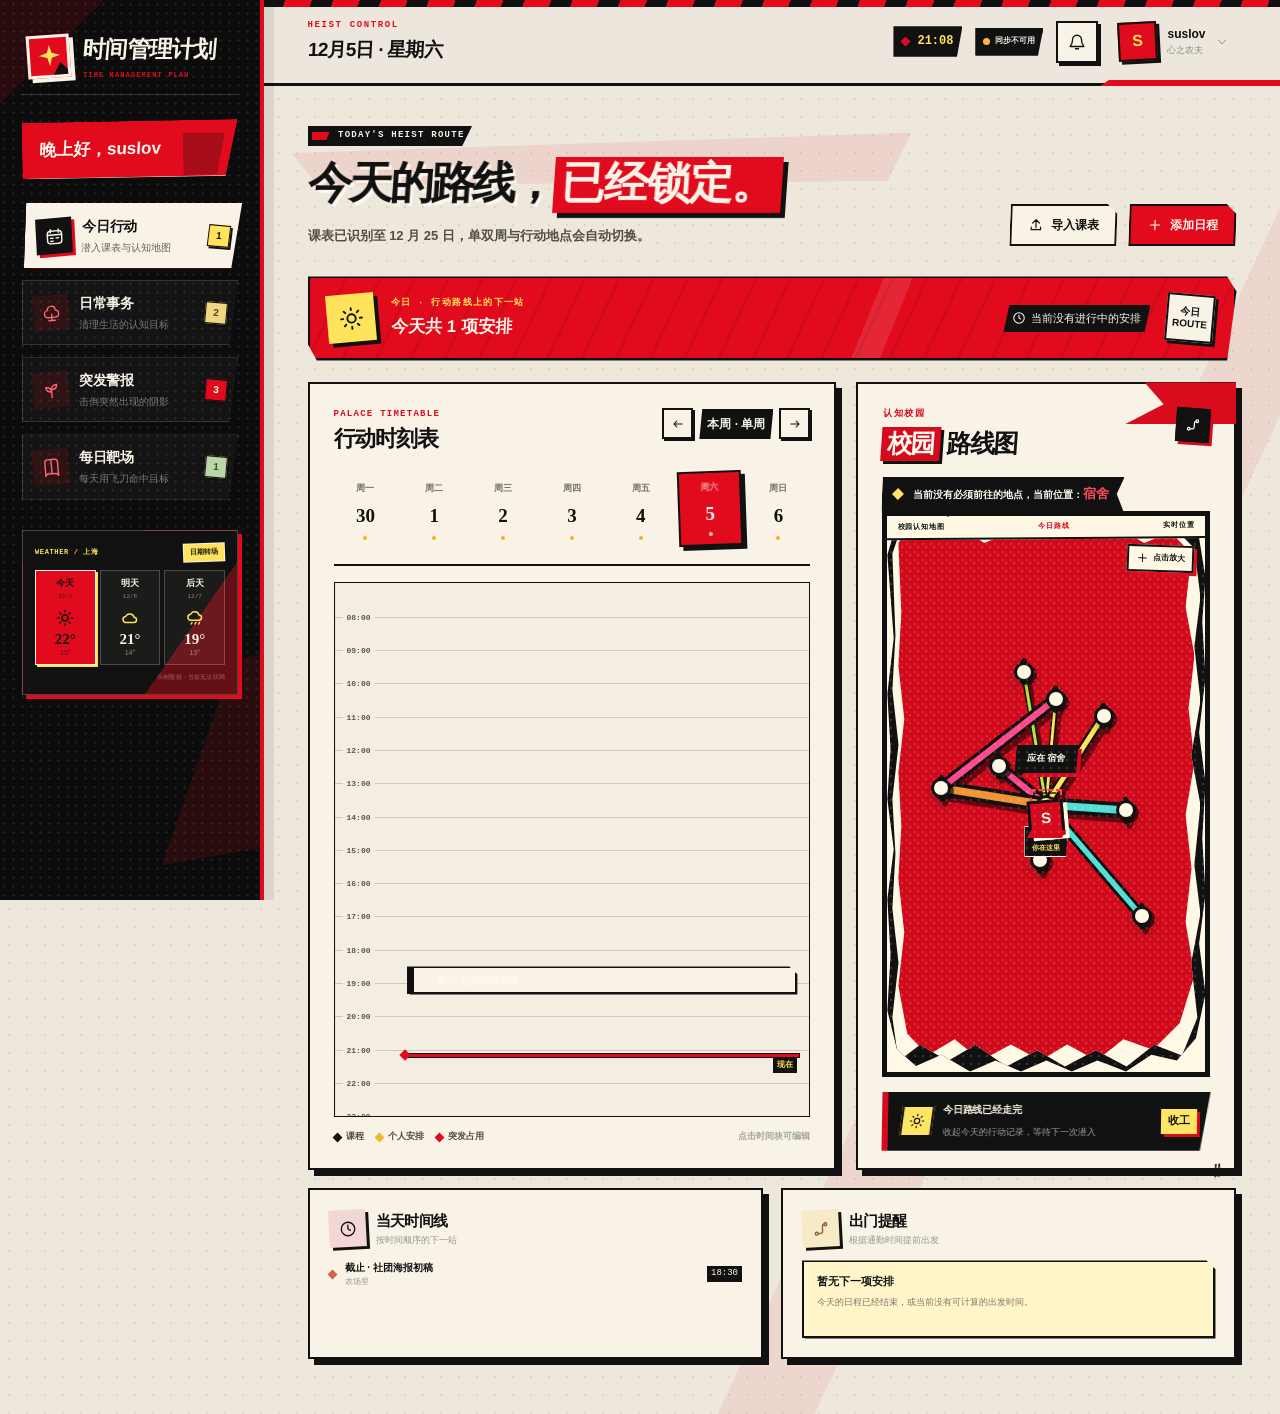
==== commit c525cd25: "Add Supabase cloud sync" ====
--- a/suslov-offline.html
+++ b/suslov-offline.html
@@ -3,8 +3,17 @@
 <head>
   <meta charset="utf-8">
   <meta name="viewport" content="width=device-width, initial-scale=1">
-  <meta name="theme-color" content="#214f3b">
+  <meta name="theme-color" content="#d0091b">
+  <meta name="mobile-web-app-capable" content="yes">
+  <meta name="apple-mobile-web-app-capable" content="yes">
+  <meta name="apple-mobile-web-app-status-bar-style" content="black-translucent">
+  <meta name="apple-mobile-web-app-title" content="时间管理计划">
   <title>时间管理计划</title>
+  
+  <link rel="icon" type="image/png" href="[data-uri]">
+  <link rel="apple-touch-icon" href="[data-uri]">
+  
+  
   <style>
 :root {
   --ink: #183528;
@@ -521,6 +530,7 @@
   font-size: 8px;
   font-weight: 800;
   white-space: nowrap;
+  cursor: pointer;
 }
 
 .sync-state i {
@@ -4001,6 +4011,38 @@
   color: #8f978e;
   font-size: 9px;
   line-height: 1.5;
+}
+
+.cloud-code-button {
+  margin-top: 10px;
+}
+
+.cloud-connected-panel {
+  display: grid;
+  gap: 3px;
+  padding: 16px;
+  color: #fff8ec;
+  background: #111;
+  border-left: 7px solid #d0091b;
+  clip-path: polygon(0 0, 100% 0, 97% 100%, 0 100%);
+}
+
+.cloud-connected-panel span {
+  color: #ffe45b;
+  font-size: 8px;
+  font-weight: 800;
+  letter-spacing: .1em;
+}
+
+.cloud-connected-panel b {
+  font-family: "Arial Black", "Cascadia Mono", monospace;
+  font-size: 24px;
+  letter-spacing: .08em;
+}
+
+.cloud-connected-panel small {
+  color: rgba(255, 248, 236, .6);
+  font-size: 9px;
 }
 
 .form-actions {
@@ -9225,10 +9267,10 @@
             <span class="live-dot"></span>
             <span id="liveClock">10:24</span>
           </div>
-          <div class="sync-state" id="syncState" data-status="local">
+          <button class="sync-state" id="syncState" type="button" data-status="local" data-action="cloud-settings" aria-label="管理云同步">
             <i></i>
             <span id="syncStatusText">本机模式</span>
-          </div>
+          </button>
           <button class="icon-btn" id="notificationBtn" type="button" aria-label="开启浏览器提醒" data-tooltip="开启浏览器提醒">
             <svg><use href="#i-bell"></use></svg>
             <span class="notify-state" id="notifyState"></span>
@@ -9638,6 +9680,9 @@
   const STORAGE_KEY = "sunny-farm-planner-v1";
   const DATE_MARKER_KEY = "time-plan-last-seen-date";
   const SYNC_ENDPOINT = "/api/state";
+  const SUPABASE_URL = "https://rfdomwrugsgkkclflucz.supabase.co";
+  const SUPABASE_KEY = "sb_publishable_7OkfpeKBiBOHQc77uDRv4A_0TCFXB10";
+  const CLOUD_SESSION_KEY = "suslov-cloud-session-v1";
   const DAY_NAMES = ["周一", "周二", "周三", "周四", "周五", "周六", "周日"];
   const DAY_FULL = ["星期一", "星期二", "星期三", "星期四", "星期五", "星期六", "星期日"];
   const DAY_SHORT = ["一", "二", "三", "四", "五", "六", "日"];
@@ -10046,6 +10091,14 @@
   let syncPending = false;
   let remoteRevision = 0;
   let syncTimer = null;
+  let cloudRevision = 0;
+  let cloudSession = (() => {
+    try {
+      return JSON.parse(localStorage.getItem(CLOUD_SESSION_KEY) || "null");
+    } catch {
+      return null;
+    }
+  })();
   const notifiedKeys = new Set();
 
   function saveState() {
@@ -10068,7 +10121,7 @@
     syncPending = true;
     setSyncStatus("syncing", "同步中");
     clearTimeout(syncTimer);
-    syncTimer = setTimeout(() => syncWithServer(), 300);
+    syncTimer = setTimeout(() => syncActive(), 300);
   }
 
   function applySyncedState(remoteState) {
@@ -10087,6 +10140,192 @@
     localStorage.setItem(STORAGE_KEY, JSON.stringify(state));
     ensureAllEventLocations();
     renderAll();
+  }
+
+  function persistCloudSession(session) {
+    cloudSession = session;
+    if (session) {
+      localStorage.setItem(CLOUD_SESSION_KEY, JSON.stringify(session));
+    } else {
+      localStorage.removeItem(CLOUD_SESSION_KEY);
+    }
+  }
+
+  function cloudHeaders(accessToken = cloudSession?.access_token) {
+    return {
+      "apikey": SUPABASE_KEY,
+      "Authorization": `Bearer ${accessToken}`,
+      "Content-Type": "application/json"
+    };
+  }
+
+  async function cloudAuth(path, body, accessToken = SUPABASE_KEY) {
+    const response = await fetch(`${SUPABASE_URL}/auth/v1/${path}`, {
+      method: "POST",
+      headers: {
+        "apikey": SUPABASE_KEY,
+        "Authorization": `Bearer ${accessToken}`,
+        "Content-Type": "application/json"
+      },
+      body: JSON.stringify(body),
+      signal: AbortSignal.timeout(12000)
+    });
+    const payload = await response.json().catch(() => ({}));
+    if (!response.ok) {
+      const error = new Error(payload.msg || payload.error_description || payload.message || "Supabase authentication failed");
+      error.status = response.status;
+      error.code = payload.error_code || payload.code;
+      throw error;
+    }
+    return payload;
+  }
+
+  function normalizeCloudSession(payload) {
+    if (!payload?.access_token || !payload?.refresh_token || !payload?.user?.id) return null;
+    return {
+      access_token: payload.access_token,
+      refresh_token: payload.refresh_token,
+      expires_at: Date.now() + (Number(payload.expires_in) || 3600) * 1000,
+      user_id: payload.user.id
+    };
+  }
+
+  async function refreshCloudSession() {
+    if (!cloudSession?.refresh_token) throw new Error("Cloud session missing");
+    const response = await fetch(`${SUPABASE_URL}/auth/v1/token?grant_type=refresh_token`, {
+      method: "POST",
+      headers: {
+        "apikey": SUPABASE_KEY,
+        "Content-Type": "application/json"
+      },
+      body: JSON.stringify({ refresh_token: cloudSession.refresh_token }),
+      signal: AbortSignal.timeout(12000)
+    });
+    const payload = await response.json().catch(() => ({}));
+    if (!response.ok) {
+      persistCloudSession(null);
+      throw new Error(payload.msg || "Cloud session expired");
+    }
+    const normalized = normalizeCloudSession(payload);
+    if (!normalized) throw new Error("Cloud refresh response invalid");
+    persistCloudSession(normalized);
+  }
+
+  async function ensureCloudSession() {
+    if (!cloudSession?.access_token) throw new Error("Cloud sync is not connected");
+    if (Number(cloudSession.expires_at || 0) - Date.now() < 60000) {
+      await refreshCloudSession();
+    }
+    return cloudSession;
+  }
+
+  async function deriveCloudCredentials(code) {
+    const normalized = String(code || "").trim();
+    if (normalized.length < 12) throw new Error("同步码至少需要 12 个字符");
+    const digest = await crypto.subtle.digest("SHA-256", new TextEncoder().encode(`suslov-cloud:${normalized}`));
+    const hex = [...new Uint8Array(digest)].map((byte) => byte.toString(16).padStart(2, "0")).join("");
+    return {
+      email: `sync-${hex.slice(0, 40)}@example.com`,
+      password: `${hex.slice(40, 64)}Aa1!`
+    };
+  }
+
+  async function connectCloudWithCode(code) {
+    const credentials = await deriveCloudCredentials(code);
+    let payload;
+    try {
+      payload = await cloudAuth("token?grant_type=password", {
+        email: credentials.email,
+        password: credentials.password
+      });
+    } catch (signInError) {
+      try {
+        payload = await cloudAuth("signup", {
+          email: credentials.email,
+          password: credentials.password
+        });
+      } catch (signUpError) {
+        throw new Error(signUpError.message || signInError.message);
+      }
+    }
+    const session = normalizeCloudSession(payload);
+    if (!session) throw new Error("云端账号已创建，但未返回登录会话。请检查 Supabase Email 自动确认设置。");
+    persistCloudSession(session);
+    cloudRevision = 0;
+    syncPending = false;
+    await syncWithSupabase();
+  }
+
+  async function syncWithSupabase() {
+    if (!cloudSession?.access_token || syncInFlight) return;
+    syncInFlight = true;
+    try {
+      setSyncStatus("syncing", "同步中");
+      const session = await ensureCloudSession();
+      const userId = session.user_id;
+      let currentRevision = cloudRevision;
+
+      if (syncPending) {
+        const nextRevision = Math.max(currentRevision + 1, Date.now());
+        const pushResponse = await fetch(`${SUPABASE_URL}/rest/v1/planner_states?on_conflict=user_id`, {
+          method: "POST",
+          headers: {
+            ...cloudHeaders(session.access_token),
+            "Prefer": "resolution=merge-duplicates,return=minimal"
+          },
+          body: JSON.stringify([{
+            user_id: userId,
+            state,
+            revision: nextRevision,
+            updated_at: new Date().toISOString()
+          }]),
+          signal: AbortSignal.timeout(12000)
+        });
+        if (!pushResponse.ok) throw new Error("Cloud push failed");
+        cloudRevision = nextRevision;
+        currentRevision = nextRevision;
+        syncPending = false;
+      }
+
+      const pullResponse = await fetch(
+        `${SUPABASE_URL}/rest/v1/planner_states?select=state,revision&user_id=eq.${encodeURIComponent(userId)}&limit=1`,
+        {
+          headers: cloudHeaders(session.access_token),
+          cache: "no-store",
+          signal: AbortSignal.timeout(12000)
+        }
+      );
+      if (!pullResponse.ok) throw new Error("Cloud pull failed");
+      const rows = await pullResponse.json();
+      if (!rows.length) {
+        syncPending = true;
+        setSyncStatus("syncing", "同步中");
+        syncInFlight = false;
+        await syncWithSupabase();
+        return;
+      }
+      const remoteRevisionValue = Number(rows[0].revision) || 0;
+      if (remoteRevisionValue > currentRevision && !syncPending) {
+        cloudRevision = remoteRevisionValue;
+        applySyncedState(rows[0].state);
+      } else if (!cloudRevision) {
+        cloudRevision = remoteRevisionValue;
+      }
+      setSyncStatus("synced", "云端已同步");
+    } catch (error) {
+      setSyncStatus("offline", syncPending ? "云端待同步" : "云端不可用");
+      console.warn("Cloud sync unavailable:", error.message);
+    } finally {
+      syncInFlight = false;
+    }
+  }
+
+  async function syncActive() {
+    if (cloudSession?.access_token) {
+      await syncWithSupabase();
+    } else {
+      await syncWithServer();
+    }
   }
 
   async function syncWithServer() {
@@ -10144,8 +10383,12 @@
     }
     setSyncStatus("syncing", "同步中");
     syncReady = true;
-    await syncWithServer();
-    setInterval(syncWithServer, 8000);
+    if (cloudSession?.access_token) {
+      await syncWithSupabase();
+    } else {
+      await syncWithServer();
+    }
+    setInterval(syncActive, 8000);
   }
 
   function showToast(title, message = "", iconName = "check") {
@@ -11797,6 +12040,73 @@
         showToast("设置已保存", `你好，${state.profileName}。`, "sun");
       }
     });
+  }
+
+  function generateCloudCode() {
+    const bytes = crypto.getRandomValues(new Uint8Array(15));
+    const alphabet = "ABCDEFGHJKLMNPQRSTUVWXYZ23456789";
+    const raw = [...bytes].map((byte) => alphabet[byte % alphabet.length]).join("");
+    return `SLV-${raw.slice(0, 5)}-${raw.slice(5, 10)}-${raw.slice(10, 15)}`;
+  }
+
+  function openCloudSyncModal() {
+    const connected = Boolean(cloudSession?.access_token);
+    openModal({
+      title: "云端同步",
+      kicker: "SUPABASE CLOUD",
+      html: `
+        <form data-form="cloud-sync">
+          <p class="mini-modal-copy">${connected
+            ? "这台设备已连接云端。其他设备输入同一个同步码后，会读取相同的日程与打卡记录。"
+            : "输入一个只有你知道的同步码。每台设备输入同一组同步码，就会连接到同一个云端账号。"}</p>
+          ${connected ? `
+            <div class="cloud-connected-panel">
+              <span>云端账号</span>
+              <b>${escapeHtml(String(cloudSession.user_id).slice(0, 8).toUpperCase())}</b>
+              <small>状态：${escapeHtml($("#syncStatusText")?.textContent || "已连接")}</small>
+            </div>
+          ` : `
+            <div class="form-grid">
+              <div class="form-field full">
+                <label for="cloudSyncCode">云同步码 <small>至少 12 个字符</small></label>
+                <input class="input" id="cloudSyncCode" name="syncCode" required minlength="12" autocomplete="off" spellcheck="false" placeholder="例如 SLV-ABCDE-FGHJK-MNPQR">
+              </div>
+            </div>
+            <button class="small-action cloud-code-button" type="button" data-action="generate-cloud-code">生成并复制随机同步码</button>
+            <p class="form-help">同步码不会上传到服务器，只会转换成 Supabase 登录凭据。请妥善保存，遗忘后无法恢复同一份云端数据。</p>
+          `}
+          <div class="form-actions">
+            ${connected ? `
+              <button class="danger-link" type="button" data-action="disconnect-cloud">断开此设备</button>
+              <button class="btn secondary" type="button" data-action="sync-cloud-now">立即同步</button>
+            ` : `<button class="btn secondary" type="button" data-action="close-modal">取消</button>`}
+            ${connected ? "" : `<button class="btn primary" type="submit">连接云同步</button>`}
+          </div>
+        </form>`
+      , onSubmit: handleCloudSyncSubmit
+    });
+  }
+
+  async function handleCloudSyncSubmit(form) {
+    const data = new FormData(form);
+    const code = String(data.get("syncCode") || "").trim();
+    const submit = form.querySelector('button[type="submit"]');
+    if (submit) {
+      submit.disabled = true;
+      submit.textContent = "正在连接…";
+    }
+    try {
+      await connectCloudWithCode(code);
+      closeModal();
+      renderAll();
+      showToast("云同步已连接", "其他设备输入同一同步码即可共享数据。", "check");
+    } catch (error) {
+      showToast("云同步连接失败", error.message, "bell");
+      if (submit) {
+        submit.disabled = false;
+        submit.textContent = "连接云同步";
+      }
+    }
   }
 
   function notificationActive() {
@@ -12100,6 +12410,26 @@
     if (action === "habit-history") openHabitHistory();
     if (action === "close-modal") closeModal();
     if (action === "reset-demo") resetDemoData();
+    if (action === "cloud-settings") openCloudSyncModal();
+    if (action === "generate-cloud-code") {
+      const code = generateCloudCode();
+      const input = $("#cloudSyncCode");
+      if (input) input.value = code;
+      navigator.clipboard?.writeText(code).catch(() => {});
+      showToast("同步码已生成", "已复制到剪贴板，请妥善保存。", "check");
+    }
+    if (action === "sync-cloud-now") {
+      syncWithSupabase().then(() => showToast("云端同步完成", $("#syncStatusText")?.textContent || "", "check"));
+    }
+    if (action === "disconnect-cloud") {
+      if (window.confirm("断开后，此设备会保留本地数据，但不再与其他设备同步。确定继续吗？")) {
+        persistCloudSession(null);
+        syncPending = false;
+        closeModal();
+        setSyncStatus("local", "仅本机");
+        showToast("已断开云同步", "本地数据仍然保留。", "bell");
+      }
+    }
     if (action === "replay-date-transition") playDateTransition(addDays(now(), -1), now());
     if (action === "fill-sample") {
       $("#importText").value = "day,start,end,title,location,type\n周一,09:55,11:35,微积分 A1,H6112,lecture\n周二,08:00,09:40,线性代数 A,H2220,lecture\n周三,08:00,09:40,龙狮运动,H南区篮球场,lecture\n周四,18:30,20:10,第一哲学沉思集,H3306,lecture\n周五,13:30,15:10,高级英语,H2112B,lecture";
@@ -12168,10 +12498,10 @@
     if (!document.hidden) {
       renderAll();
       checkReminders();
-      syncWithServer();
+      syncActive();
     }
   });
-  window.addEventListener("online", syncWithServer);
+  window.addEventListener("online", syncActive);
 
   ensureAllEventLocations();
   saveState();
@@ -12205,6 +12535,9 @@
     checkReminders();
   }, 30000);
   setInterval(loadWeather, 30 * 60 * 1000);
+  if ("serviceWorker" in navigator && /^https?:$/.test(window.location.protocol)) {
+    navigator.serviceWorker.register("./sw.js").catch(() => {});
+  }
 })();
 
 </script>
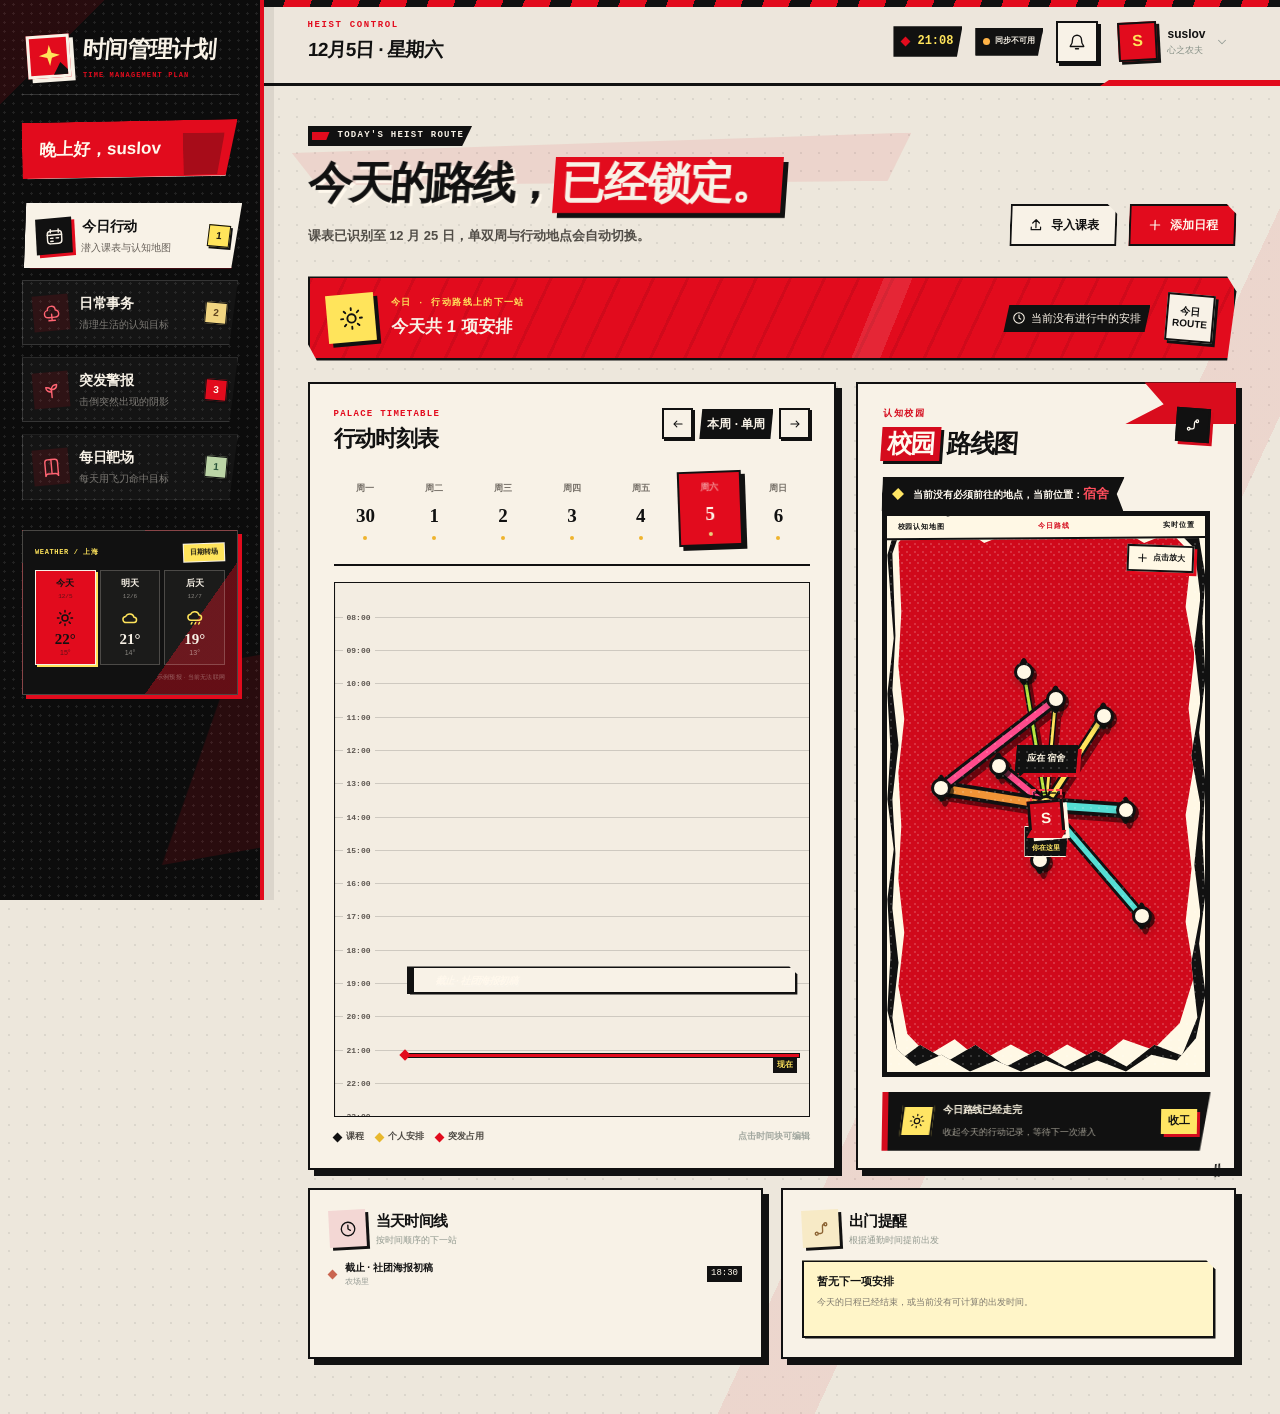
==== commit f1d7d0a1: "Add Supabase cloud sync" ====
--- a/suslov-offline.html
+++ b/suslov-offline.html
@@ -9683,6 +9683,10 @@
   const SUPABASE_URL = "https://rfdomwrugsgkkclflucz.supabase.co";
   const SUPABASE_KEY = "sb_publishable_7OkfpeKBiBOHQc77uDRv4A_0TCFXB10";
   const CLOUD_SESSION_KEY = "suslov-cloud-session-v1";
+  const GITHUB_SYNC_OWNER = "suslovin1945";
+  const GITHUB_SYNC_REPO = "suslov-sync";
+  const GITHUB_SYNC_PATH = "state.json";
+  const GITHUB_TOKEN_KEY = "suslov-github-sync-token-v1";
   const DAY_NAMES = ["周一", "周二", "周三", "周四", "周五", "周六", "周日"];
   const DAY_FULL = ["星期一", "星期二", "星期三", "星期四", "星期五", "星期六", "星期日"];
   const DAY_SHORT = ["一", "二", "三", "四", "五", "六", "日"];
@@ -10099,6 +10103,9 @@
       return null;
     }
   })();
+  let githubToken = localStorage.getItem(GITHUB_TOKEN_KEY) || "";
+  let githubFileSha = "";
+  let githubRevision = 0;
   const notifiedKeys = new Set();
 
   function saveState() {
@@ -10320,8 +10327,103 @@
     }
   }
 
+  function encodeBase64Utf8(value) {
+    const bytes = new TextEncoder().encode(value);
+    let binary = "";
+    bytes.forEach((byte) => { binary += String.fromCharCode(byte); });
+    return btoa(binary);
+  }
+
+  function decodeBase64Utf8(value) {
+    const binary = atob(String(value || "").replace(/\s/g, ""));
+    const bytes = Uint8Array.from(binary, (char) => char.charCodeAt(0));
+    return new TextDecoder().decode(bytes);
+  }
+
+  function githubHeaders() {
+    return {
+      "Authorization": `Bearer ${githubToken}`,
+      "Accept": "application/vnd.github+json",
+      "X-GitHub-Api-Version": "2022-11-28",
+      "Content-Type": "application/json"
+    };
+  }
+
+  async function syncWithGitHub() {
+    if (!githubToken || syncInFlight) return false;
+    syncInFlight = true;
+    let succeeded = false;
+    try {
+      setSyncStatus("syncing", "同步中");
+      const contentUrl = `https://api.github.com/repos/${GITHUB_SYNC_OWNER}/${GITHUB_SYNC_REPO}/contents/${GITHUB_SYNC_PATH}`;
+      let remote = null;
+      const pullResponse = await fetch(`${contentUrl}?ref=main&t=${Date.now()}`, {
+        headers: githubHeaders(),
+        cache: "no-store",
+        signal: AbortSignal.timeout(15000)
+      });
+      if (pullResponse.ok) {
+        const file = await pullResponse.json();
+        githubFileSha = file.sha;
+        const parsed = JSON.parse(decodeBase64Utf8(file.content));
+        remote = parsed;
+      } else if (pullResponse.status !== 404) {
+        throw new Error(pullResponse.status === 401 ? "GitHub 令牌无效或没有仓库权限" : "GitHub 读取失败");
+      } else {
+        syncPending = true;
+      }
+
+      if (syncPending) {
+        const nextRevision = Math.max(githubRevision + 1, Date.now());
+        const payload = {
+          revision: nextRevision,
+          updatedAt: new Date().toISOString(),
+          state
+        };
+        const body = {
+          message: `Sync planner data ${new Date().toISOString()}`,
+          content: encodeBase64Utf8(JSON.stringify(payload)),
+          branch: "main"
+        };
+        if (githubFileSha) body.sha = githubFileSha;
+        const pushResponse = await fetch(contentUrl, {
+          method: "PUT",
+          headers: githubHeaders(),
+          body: JSON.stringify(body),
+          signal: AbortSignal.timeout(15000)
+        });
+        if (!pushResponse.ok) throw new Error("GitHub 写入失败");
+        const pushed = await pushResponse.json();
+        githubFileSha = pushed.content?.sha || githubFileSha;
+        githubRevision = nextRevision;
+        syncPending = false;
+        setSyncStatus("synced", "云端已同步");
+        succeeded = true;
+        return true;
+      }
+
+      const remoteRevisionValue = Number(remote?.revision) || 0;
+      if (remote?.state && remoteRevisionValue > githubRevision && !syncPending) {
+        githubRevision = remoteRevisionValue;
+        applySyncedState(remote.state);
+      } else if (!githubRevision) {
+        githubRevision = remoteRevisionValue;
+      }
+      setSyncStatus("synced", "云端已同步");
+      succeeded = true;
+    } catch (error) {
+      setSyncStatus("offline", syncPending ? "云端待同步" : "云同步失败");
+      console.warn("GitHub sync unavailable:", error.message);
+    } finally {
+      syncInFlight = false;
+    }
+    return succeeded;
+  }
+
   async function syncActive() {
-    if (cloudSession?.access_token) {
+    if (githubToken) {
+      await syncWithGitHub();
+    } else if (cloudSession?.access_token) {
       await syncWithSupabase();
     } else {
       await syncWithServer();
@@ -10383,7 +10485,9 @@
     }
     setSyncStatus("syncing", "同步中");
     syncReady = true;
-    if (cloudSession?.access_token) {
+    if (githubToken) {
+      await syncWithGitHub();
+    } else if (cloudSession?.access_token) {
       await syncWithSupabase();
     } else {
       await syncWithServer();
@@ -12050,30 +12154,34 @@
   }
 
   function openCloudSyncModal() {
-    const connected = Boolean(cloudSession?.access_token);
+    const connected = Boolean(githubToken);
     openModal({
       title: "云端同步",
-      kicker: "SUPABASE CLOUD",
+      kicker: "GITHUB PRIVATE CLOUD",
       html: `
         <form data-form="cloud-sync">
           <p class="mini-modal-copy">${connected
-            ? "这台设备已连接云端。其他设备输入同一个同步码后，会读取相同的日程与打卡记录。"
-            : "输入一个只有你知道的同步码。每台设备输入同一组同步码，就会连接到同一个云端账号。"}</p>
+            ? "这台设备已连接 GitHub 私有云仓库。其他设备使用自己的 GitHub 令牌即可读取相同数据。"
+            : "云端数据保存在私有 GitHub 仓库中。请创建一个仅限该仓库 Contents 读写权限的 fine-grained token。"}</p>
           ${connected ? `
             <div class="cloud-connected-panel">
-              <span>云端账号</span>
-              <b>${escapeHtml(String(cloudSession.user_id).slice(0, 8).toUpperCase())}</b>
+              <span>私有云仓库</span>
+              <b>${GITHUB_SYNC_OWNER}/${GITHUB_SYNC_REPO}</b>
               <small>状态：${escapeHtml($("#syncStatusText")?.textContent || "已连接")}</small>
             </div>
           ` : `
             <div class="form-grid">
               <div class="form-field full">
-                <label for="cloudSyncCode">云同步码 <small>至少 12 个字符</small></label>
-                <input class="input" id="cloudSyncCode" name="syncCode" required minlength="12" autocomplete="off" spellcheck="false" placeholder="例如 SLV-ABCDE-FGHJK-MNPQR">
+                <label for="githubSyncToken">GitHub fine-grained token</label>
+                <input class="input" id="githubSyncToken" name="githubToken" type="password" required autocomplete="off" spellcheck="false" placeholder="github_pat_...">
               </div>
             </div>
-            <button class="small-action cloud-code-button" type="button" data-action="generate-cloud-code">生成并复制随机同步码</button>
-            <p class="form-help">同步码不会上传到服务器，只会转换成 Supabase 登录凭据。请妥善保存，遗忘后无法恢复同一份云端数据。</p>
+            <p class="form-help">
+              在 GitHub 的 <a href="https://github.com/settings/personal-access-tokens/new" target="_blank" rel="noopener">Fine-grained tokens</a>
+              页面创建令牌，只选择私有仓库 <b>${GITHUB_SYNC_OWNER}/${GITHUB_SYNC_REPO}</b>，
+              并将 Repository permissions → Contents 设为 Read and write。
+            </p>
+            <p class="form-help">令牌只保存在当前设备浏览器中，不会写入网页代码。</p>
           `}
           <div class="form-actions">
             ${connected ? `
@@ -12089,17 +12197,27 @@
 
   async function handleCloudSyncSubmit(form) {
     const data = new FormData(form);
-    const code = String(data.get("syncCode") || "").trim();
+    const token = String(data.get("githubToken") || "").trim();
     const submit = form.querySelector('button[type="submit"]');
     if (submit) {
       submit.disabled = true;
       submit.textContent = "正在连接…";
     }
     try {
-      await connectCloudWithCode(code);
+      if (!["github_pat_", "ghp_", "gho_"].some((prefix) => token.startsWith(prefix))) {
+        throw new Error("请输入有效 GitHub 访问令牌");
+      }
+      const previousToken = githubToken;
+      githubToken = token;
+      const ok = await syncWithGitHub();
+      if (!ok) {
+        githubToken = previousToken;
+        throw new Error("无法读取私有云仓库，请检查仓库和 Contents 权限");
+      }
+      localStorage.setItem(GITHUB_TOKEN_KEY, githubToken);
       closeModal();
       renderAll();
-      showToast("云同步已连接", "其他设备输入同一同步码即可共享数据。", "check");
+      showToast("云同步已连接", "已连接到 GitHub 私有云仓库。", "check");
     } catch (error) {
       showToast("云同步连接失败", error.message, "bell");
       if (submit) {
@@ -12419,10 +12537,12 @@
       showToast("同步码已生成", "已复制到剪贴板，请妥善保存。", "check");
     }
     if (action === "sync-cloud-now") {
-      syncWithSupabase().then(() => showToast("云端同步完成", $("#syncStatusText")?.textContent || "", "check"));
+      syncWithGitHub().then((ok) => showToast(ok ? "云端同步完成" : "云同步失败", $("#syncStatusText")?.textContent || "", "check"));
     }
     if (action === "disconnect-cloud") {
       if (window.confirm("断开后，此设备会保留本地数据，但不再与其他设备同步。确定继续吗？")) {
+        githubToken = "";
+        localStorage.removeItem(GITHUB_TOKEN_KEY);
         persistCloudSession(null);
         syncPending = false;
         closeModal();
